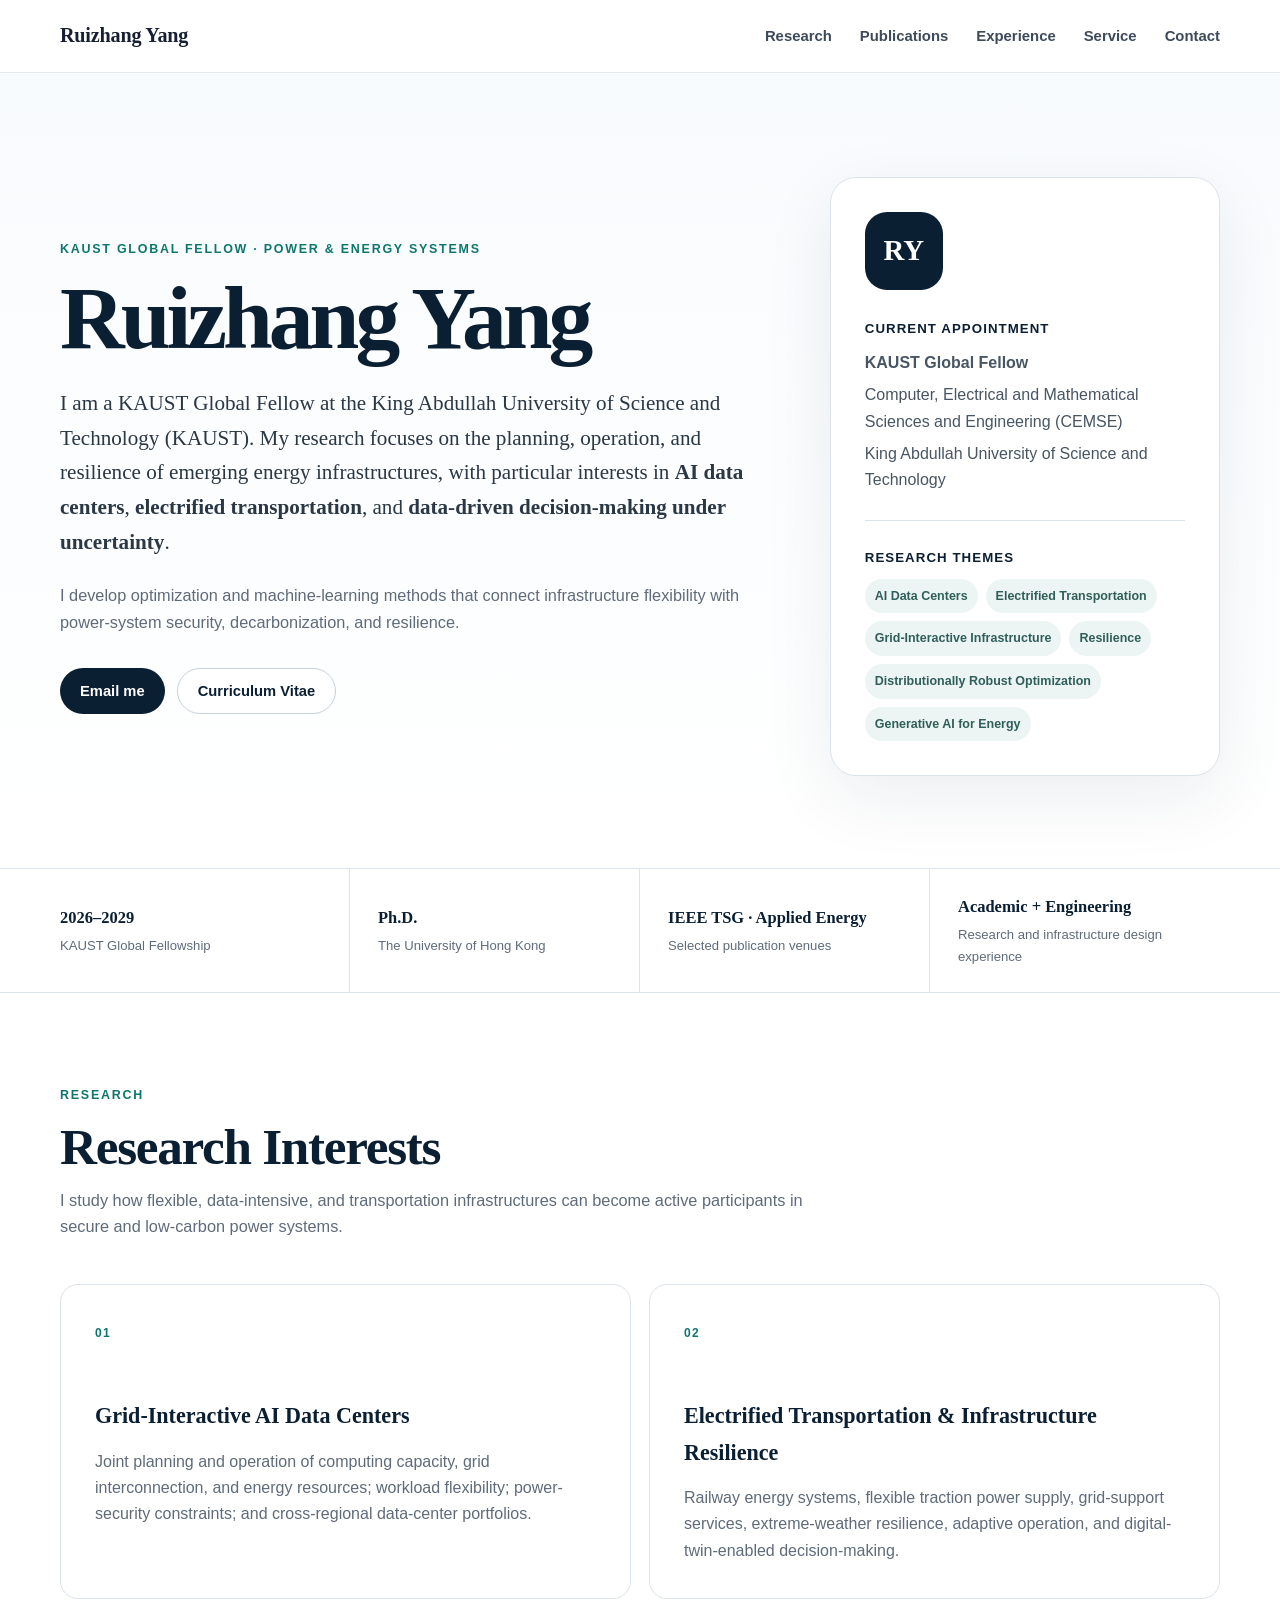
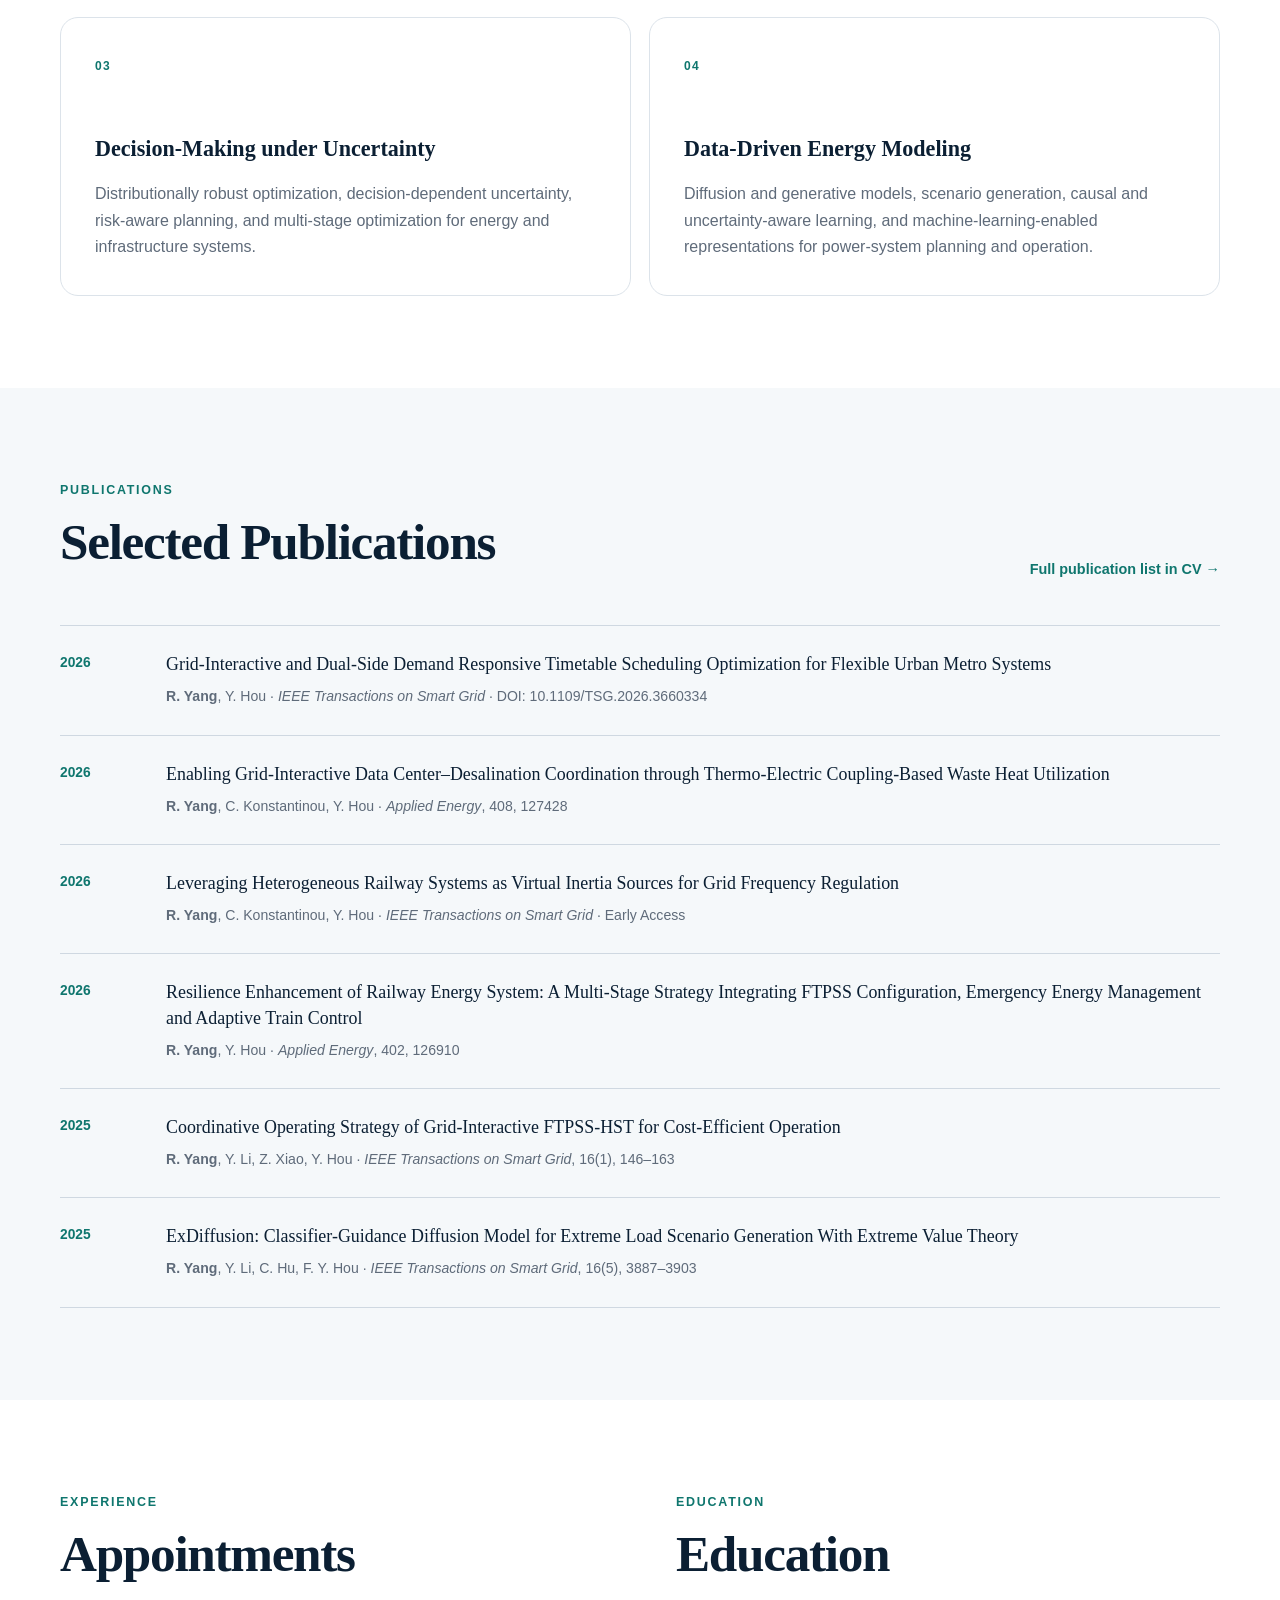
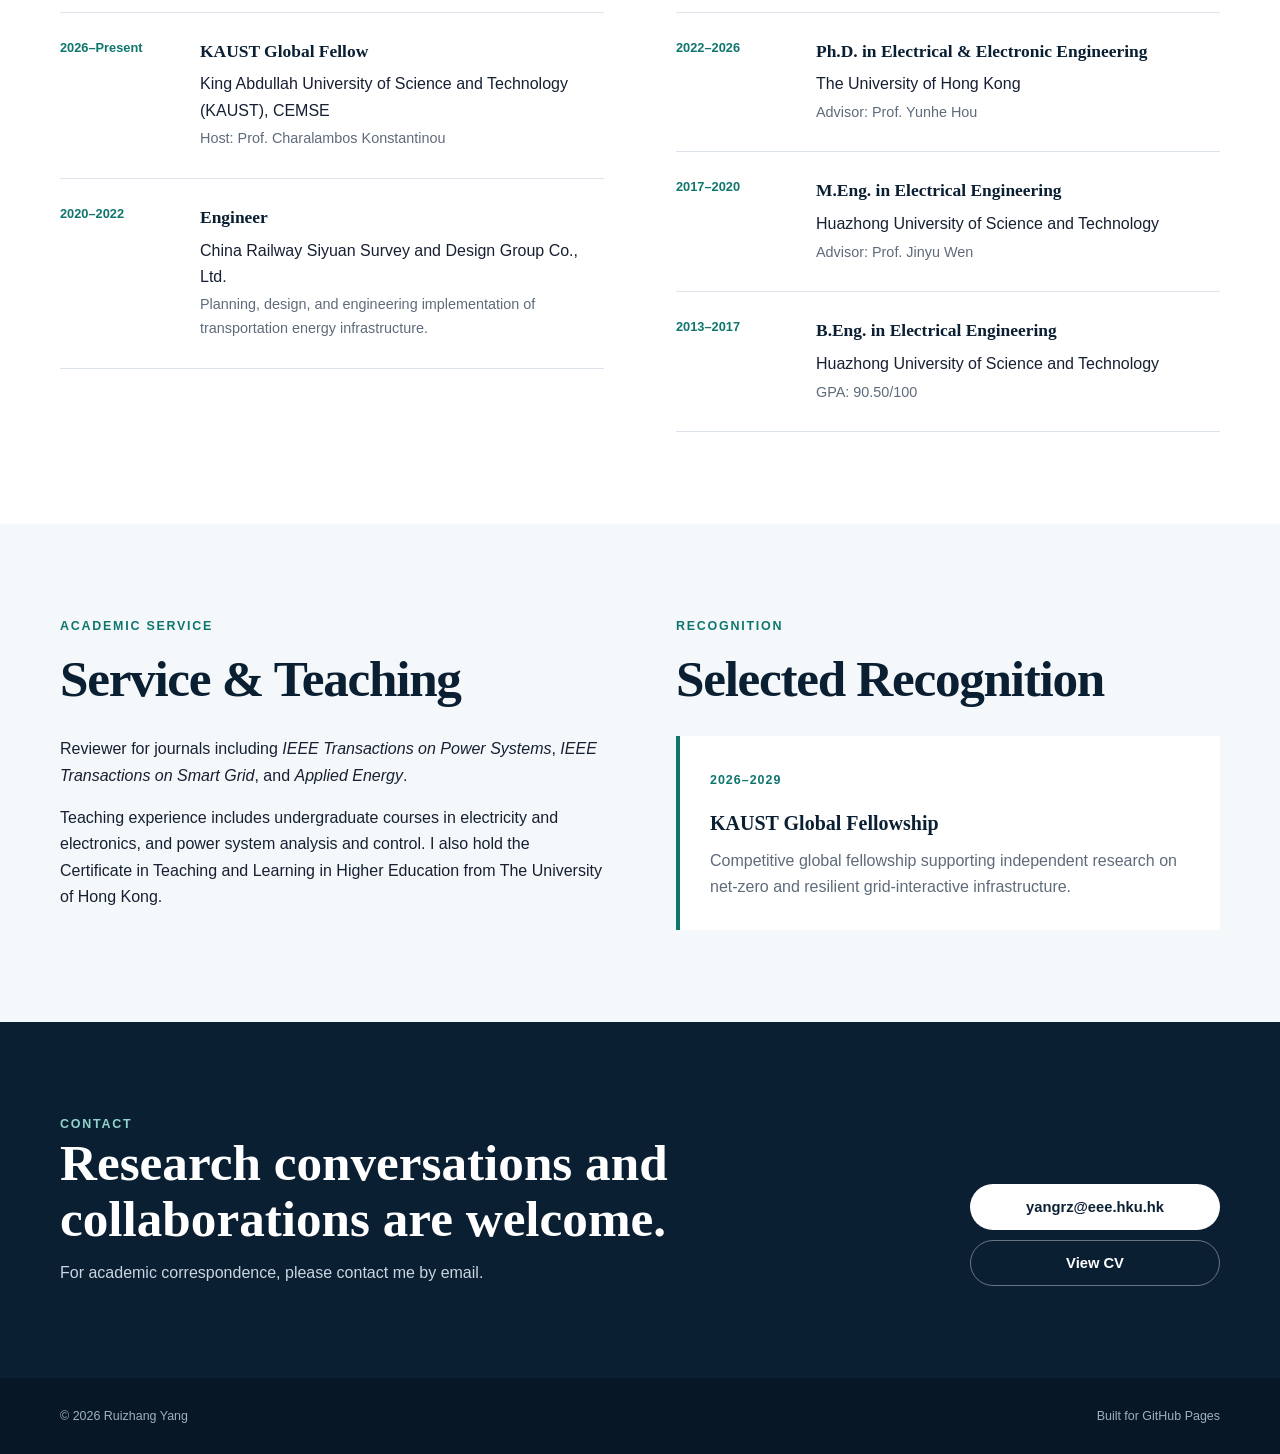
==== index.html @ 2c47e7a0 "Add files via upload" ====
<!DOCTYPE html>
<html lang="en">
<head>
  <meta charset="UTF-8" />
  <meta name="viewport" content="width=device-width, initial-scale=1.0" />
  <meta name="description" content="Academic homepage of Ruizhang Yang, KAUST Global Fellow working on grid-interactive energy infrastructure, AI data centers, electrified transportation, resilience, and uncertainty-aware energy decision-making." />
  <title>Ruizhang Yang | KAUST Global Fellow</title>
  <link rel="stylesheet" href="styles.css" />
  <link rel="icon" href="assets/favicon.svg" type="image/svg+xml" />
</head>
<body>
  <header class="site-header">
    <div class="container nav-wrap">
      <a class="brand" href="#top" aria-label="Ruizhang Yang home">Ruizhang Yang</a>
      <nav class="nav" aria-label="Primary navigation">
        <a href="#research">Research</a>
        <a href="#publications">Publications</a>
        <a href="#experience">Experience</a>
        <a href="#service">Service</a>
        <a href="#contact">Contact</a>
      </nav>
    </div>
  </header>

  <main id="top">
    <section class="hero section-pad">
      <div class="container hero-grid">
        <div class="hero-copy">
          <p class="eyebrow">KAUST Global Fellow · Power & Energy Systems</p>
          <h1>Ruizhang Yang</h1>
          <p class="lead">
            I am a KAUST Global Fellow at the King Abdullah University of Science and Technology (KAUST). My research focuses on the planning, operation, and resilience of emerging energy infrastructures, with particular interests in <strong>AI data centers</strong>, <strong>electrified transportation</strong>, and <strong>data-driven decision-making under uncertainty</strong>.
          </p>
          <p class="hero-note">
            I develop optimization and machine-learning methods that connect infrastructure flexibility with power-system security, decarbonization, and resilience.
          </p>
          <div class="actions">
            <a class="button primary" href="mailto:yangrz@eee.hku.hk">Email me</a>
            <a class="button secondary" href="assets/Ruizhang_Yang_CV.pdf" target="_blank" rel="noopener">Curriculum Vitae</a>
          </div>
        </div>

        <aside class="profile-card" aria-label="Profile summary">
          <div class="monogram" aria-hidden="true">RY</div>
          <div>
            <h2>Current Appointment</h2>
            <p><strong>KAUST Global Fellow</strong></p>
            <p>Computer, Electrical and Mathematical Sciences and Engineering (CEMSE)</p>
            <p>King Abdullah University of Science and Technology</p>
          </div>
          <div class="divider"></div>
          <div>
            <h2>Research Themes</h2>
            <div class="tag-list">
              <span>AI Data Centers</span>
              <span>Electrified Transportation</span>
              <span>Grid-Interactive Infrastructure</span>
              <span>Resilience</span>
              <span>Distributionally Robust Optimization</span>
              <span>Generative AI for Energy</span>
            </div>
          </div>
        </aside>
      </div>
    </section>

    <section class="facts-strip" aria-label="Academic highlights">
      <div class="container facts-grid">
        <div><strong>2026–2029</strong><span>KAUST Global Fellowship</span></div>
        <div><strong>Ph.D.</strong><span>The University of Hong Kong</span></div>
        <div><strong>IEEE TSG · Applied Energy</strong><span>Selected publication venues</span></div>
        <div><strong>Academic + Engineering</strong><span>Research and infrastructure design experience</span></div>
      </div>
    </section>

    <section id="research" class="section-pad">
      <div class="container">
        <div class="section-heading">
          <p class="eyebrow">Research</p>
          <h2>Research Interests</h2>
          <p>I study how flexible, data-intensive, and transportation infrastructures can become active participants in secure and low-carbon power systems.</p>
        </div>

        <div class="research-grid">
          <article class="research-card">
            <span class="index">01</span>
            <h3>Grid-Interactive AI Data Centers</h3>
            <p>Joint planning and operation of computing capacity, grid interconnection, and energy resources; workload flexibility; power-security constraints; and cross-regional data-center portfolios.</p>
          </article>
          <article class="research-card">
            <span class="index">02</span>
            <h3>Electrified Transportation & Infrastructure Resilience</h3>
            <p>Railway energy systems, flexible traction power supply, grid-support services, extreme-weather resilience, adaptive operation, and digital-twin-enabled decision-making.</p>
          </article>
          <article class="research-card">
            <span class="index">03</span>
            <h3>Decision-Making under Uncertainty</h3>
            <p>Distributionally robust optimization, decision-dependent uncertainty, risk-aware planning, and multi-stage optimization for energy and infrastructure systems.</p>
          </article>
          <article class="research-card">
            <span class="index">04</span>
            <h3>Data-Driven Energy Modeling</h3>
            <p>Diffusion and generative models, scenario generation, causal and uncertainty-aware learning, and machine-learning-enabled representations for power-system planning and operation.</p>
          </article>
        </div>
      </div>
    </section>

    <section id="publications" class="section-pad section-alt">
      <div class="container">
        <div class="section-heading heading-row">
          <div>
            <p class="eyebrow">Publications</p>
            <h2>Selected Publications</h2>
          </div>
          <a class="text-link" href="assets/Ruizhang_Yang_CV.pdf" target="_blank" rel="noopener">Full publication list in CV →</a>
        </div>

        <ol class="publication-list">
          <li>
            <div class="pub-year">2026</div>
            <div>
              <p class="pub-title">Grid-Interactive and Dual-Side Demand Responsive Timetable Scheduling Optimization for Flexible Urban Metro Systems</p>
              <p class="pub-meta"><strong>R. Yang</strong>, Y. Hou · <em>IEEE Transactions on Smart Grid</em> · DOI: 10.1109/TSG.2026.3660334</p>
            </div>
          </li>
          <li>
            <div class="pub-year">2026</div>
            <div>
              <p class="pub-title">Enabling Grid-Interactive Data Center–Desalination Coordination through Thermo-Electric Coupling-Based Waste Heat Utilization</p>
              <p class="pub-meta"><strong>R. Yang</strong>, C. Konstantinou, Y. Hou · <em>Applied Energy</em>, 408, 127428</p>
            </div>
          </li>
          <li>
            <div class="pub-year">2026</div>
            <div>
              <p class="pub-title">Leveraging Heterogeneous Railway Systems as Virtual Inertia Sources for Grid Frequency Regulation</p>
              <p class="pub-meta"><strong>R. Yang</strong>, C. Konstantinou, Y. Hou · <em>IEEE Transactions on Smart Grid</em> · Early Access</p>
            </div>
          </li>
          <li>
            <div class="pub-year">2026</div>
            <div>
              <p class="pub-title">Resilience Enhancement of Railway Energy System: A Multi-Stage Strategy Integrating FTPSS Configuration, Emergency Energy Management and Adaptive Train Control</p>
              <p class="pub-meta"><strong>R. Yang</strong>, Y. Hou · <em>Applied Energy</em>, 402, 126910</p>
            </div>
          </li>
          <li>
            <div class="pub-year">2025</div>
            <div>
              <p class="pub-title">Coordinative Operating Strategy of Grid-Interactive FTPSS-HST for Cost-Efficient Operation</p>
              <p class="pub-meta"><strong>R. Yang</strong>, Y. Li, Z. Xiao, Y. Hou · <em>IEEE Transactions on Smart Grid</em>, 16(1), 146–163</p>
            </div>
          </li>
          <li>
            <div class="pub-year">2025</div>
            <div>
              <p class="pub-title">ExDiffusion: Classifier-Guidance Diffusion Model for Extreme Load Scenario Generation With Extreme Value Theory</p>
              <p class="pub-meta"><strong>R. Yang</strong>, Y. Li, C. Hu, F. Y. Hou · <em>IEEE Transactions on Smart Grid</em>, 16(5), 3887–3903</p>
            </div>
          </li>
        </ol>
      </div>
    </section>

    <section id="experience" class="section-pad">
      <div class="container split-grid">
        <div>
          <div class="section-heading compact">
            <p class="eyebrow">Experience</p>
            <h2>Appointments</h2>
          </div>
          <div class="timeline">
            <article>
              <div class="time">2026–Present</div>
              <div>
                <h3>KAUST Global Fellow</h3>
                <p>King Abdullah University of Science and Technology (KAUST), CEMSE</p>
                <p class="muted">Host: Prof. Charalambos Konstantinou</p>
              </div>
            </article>
            <article>
              <div class="time">2020–2022</div>
              <div>
                <h3>Engineer</h3>
                <p>China Railway Siyuan Survey and Design Group Co., Ltd.</p>
                <p class="muted">Planning, design, and engineering implementation of transportation energy infrastructure.</p>
              </div>
            </article>
          </div>
        </div>

        <div>
          <div class="section-heading compact">
            <p class="eyebrow">Education</p>
            <h2>Education</h2>
          </div>
          <div class="timeline">
            <article>
              <div class="time">2022–2026</div>
              <div>
                <h3>Ph.D. in Electrical & Electronic Engineering</h3>
                <p>The University of Hong Kong</p>
                <p class="muted">Advisor: Prof. Yunhe Hou</p>
              </div>
            </article>
            <article>
              <div class="time">2017–2020</div>
              <div>
                <h3>M.Eng. in Electrical Engineering</h3>
                <p>Huazhong University of Science and Technology</p>
                <p class="muted">Advisor: Prof. Jinyu Wen</p>
              </div>
            </article>
            <article>
              <div class="time">2013–2017</div>
              <div>
                <h3>B.Eng. in Electrical Engineering</h3>
                <p>Huazhong University of Science and Technology</p>
                <p class="muted">GPA: 90.50/100</p>
              </div>
            </article>
          </div>
        </div>
      </div>
    </section>

    <section id="service" class="section-pad section-alt">
      <div class="container split-grid">
        <div>
          <div class="section-heading compact">
            <p class="eyebrow">Academic Service</p>
            <h2>Service & Teaching</h2>
          </div>
          <p>Reviewer for journals including <em>IEEE Transactions on Power Systems</em>, <em>IEEE Transactions on Smart Grid</em>, and <em>Applied Energy</em>.</p>
          <p>Teaching experience includes undergraduate courses in electricity and electronics, and power system analysis and control. I also hold the Certificate in Teaching and Learning in Higher Education from The University of Hong Kong.</p>
        </div>
        <div>
          <div class="section-heading compact">
            <p class="eyebrow">Recognition</p>
            <h2>Selected Recognition</h2>
          </div>
          <div class="recognition-card">
            <span class="badge">2026–2029</span>
            <h3>KAUST Global Fellowship</h3>
            <p>Competitive global fellowship supporting independent research on net-zero and resilient grid-interactive infrastructure.</p>
          </div>
        </div>
      </div>
    </section>

    <section id="contact" class="contact section-pad">
      <div class="container contact-inner">
        <div>
          <p class="eyebrow light">Contact</p>
          <h2>Research conversations and collaborations are welcome.</h2>
          <p>For academic correspondence, please contact me by email.</p>
        </div>
        <div class="contact-actions">
          <a class="button light-btn" href="mailto:yangrz@eee.hku.hk">yangrz@eee.hku.hk</a>
          <a class="button outline-light" href="assets/Ruizhang_Yang_CV.pdf" target="_blank" rel="noopener">View CV</a>
        </div>
      </div>
    </section>
  </main>

  <footer>
    <div class="container footer-inner">
      <span>© 2026 Ruizhang Yang</span>
      <span>Built for GitHub Pages</span>
    </div>
  </footer>
</body>
</html>
---- styles.css ----
:root {
  --navy: #0b1f33;
  --navy-2: #102b46;
  --teal: #0f766e;
  --ink: #172033;
  --muted: #5f6b7a;
  --line: #dce3ea;
  --paper: #ffffff;
  --soft: #f5f8fa;
  --max: 1160px;
  --radius: 18px;
}

* { box-sizing: border-box; }
html { scroll-behavior: smooth; }
body {
  margin: 0;
  color: var(--ink);
  background: var(--paper);
  font-family: Inter, ui-sans-serif, -apple-system, BlinkMacSystemFont, "Segoe UI", Arial, sans-serif;
  line-height: 1.65;
  -webkit-font-smoothing: antialiased;
}
a { color: inherit; }
.container { width: min(calc(100% - 40px), var(--max)); margin: 0 auto; }
.section-pad { padding: 92px 0; }
.section-alt { background: var(--soft); }

.site-header {
  position: sticky;
  top: 0;
  z-index: 50;
  background: rgba(255,255,255,.94);
  backdrop-filter: blur(12px);
  border-bottom: 1px solid rgba(220,227,234,.8);
}
.nav-wrap { height: 72px; display: flex; align-items: center; justify-content: space-between; gap: 28px; }
.brand { text-decoration: none; font-family: Georgia, "Times New Roman", serif; font-weight: 700; font-size: 1.26rem; letter-spacing: -.01em; }
.nav { display: flex; gap: 28px; }
.nav a { text-decoration: none; color: #3d4a59; font-size: .93rem; font-weight: 600; }
.nav a:hover { color: var(--teal); }

.hero { padding-top: 104px; background: linear-gradient(180deg, #f8fbfd 0%, #ffffff 100%); }
.hero-grid { display: grid; grid-template-columns: 1.28fr .72fr; gap: 76px; align-items: center; }
.eyebrow { margin: 0 0 14px; color: var(--teal); font-size: .78rem; font-weight: 800; letter-spacing: .14em; text-transform: uppercase; }
h1, h2, h3 { margin-top: 0; }
h1 { margin-bottom: 24px; color: var(--navy); font-family: Georgia, "Times New Roman", serif; font-size: clamp(3.2rem, 7vw, 5.75rem); line-height: .98; letter-spacing: -.045em; }
.lead { max-width: 780px; margin: 0; font-family: Georgia, "Times New Roman", serif; font-size: 1.32rem; line-height: 1.65; color: #2a3745; }
.hero-note { max-width: 740px; margin: 22px 0 0; color: var(--muted); font-size: 1.02rem; }
.actions { display: flex; flex-wrap: wrap; gap: 12px; margin-top: 32px; }
.button { display: inline-flex; align-items: center; justify-content: center; min-height: 46px; padding: 0 20px; border-radius: 999px; text-decoration: none; font-size: .92rem; font-weight: 750; transition: .18s ease; }
.button.primary { background: var(--navy); color: #fff; }
.button.primary:hover { transform: translateY(-1px); background: var(--navy-2); }
.button.secondary { border: 1px solid #c7d1db; background: #fff; color: var(--navy); }
.button.secondary:hover { border-color: #9eabb8; transform: translateY(-1px); }

.profile-card { padding: 34px; border: 1px solid var(--line); border-radius: 26px; background: #fff; box-shadow: 0 22px 70px rgba(20,46,75,.08); }
.monogram { width: 78px; height: 78px; display: grid; place-items: center; margin-bottom: 28px; border-radius: 22px; color: #fff; background: var(--navy); font-family: Georgia, "Times New Roman", serif; font-size: 1.8rem; font-weight: 700; }
.profile-card h2 { margin: 0 0 10px; color: var(--navy); font-size: .83rem; letter-spacing: .08em; text-transform: uppercase; }
.profile-card p { margin: 6px 0; color: #485563; }
.divider { height: 1px; margin: 26px 0; background: var(--line); }
.tag-list { display: flex; flex-wrap: wrap; gap: 8px; }
.tag-list span { padding: 7px 10px; border-radius: 999px; background: #edf4f4; color: #2f5f5a; font-size: .78rem; font-weight: 700; }

.facts-strip { border-top: 1px solid var(--line); border-bottom: 1px solid var(--line); background: #fff; }
.facts-grid { min-height: 118px; display: grid; grid-template-columns: repeat(4, 1fr); align-items: stretch; }
.facts-grid > div { display: flex; flex-direction: column; justify-content: center; padding: 24px 28px; border-right: 1px solid var(--line); }
.facts-grid > div:first-child { padding-left: 0; }
.facts-grid > div:last-child { border-right: 0; }
.facts-grid strong { color: var(--navy); font-family: Georgia, "Times New Roman", serif; font-size: 1.03rem; }
.facts-grid span { margin-top: 4px; color: var(--muted); font-size: .82rem; }

.section-heading { max-width: 760px; margin-bottom: 44px; }
.section-heading h2 { margin-bottom: 12px; color: var(--navy); font-family: Georgia, "Times New Roman", serif; font-size: clamp(2.1rem, 4vw, 3.2rem); line-height: 1.08; letter-spacing: -.025em; }
.section-heading p:not(.eyebrow) { margin: 0; color: var(--muted); font-size: 1.02rem; }
.section-heading.compact { margin-bottom: 30px; }
.heading-row { max-width: none; display: flex; justify-content: space-between; align-items: end; gap: 28px; }
.text-link { color: var(--teal); text-decoration: none; font-size: .9rem; font-weight: 800; white-space: nowrap; }

.research-grid { display: grid; grid-template-columns: repeat(2, 1fr); gap: 18px; }
.research-card { min-height: 260px; padding: 34px; border: 1px solid var(--line); border-radius: var(--radius); background: #fff; }
.index { display: inline-block; margin-bottom: 54px; color: var(--teal); font-size: .75rem; font-weight: 800; letter-spacing: .12em; }
.research-card h3 { margin-bottom: 14px; color: var(--navy); font-family: Georgia, "Times New Roman", serif; font-size: 1.38rem; }
.research-card p { margin: 0; color: var(--muted); }

.publication-list { list-style: none; margin: 0; padding: 0; border-top: 1px solid #cfd8e1; }
.publication-list li { display: grid; grid-template-columns: 82px 1fr; gap: 24px; padding: 26px 0; border-bottom: 1px solid #cfd8e1; }
.pub-year { color: var(--teal); font-size: .86rem; font-weight: 850; }
.pub-title { margin: 0 0 7px; color: var(--navy); font-family: Georgia, "Times New Roman", serif; font-size: 1.12rem; line-height: 1.45; }
.pub-meta { margin: 0; color: var(--muted); font-size: .88rem; }

.split-grid { display: grid; grid-template-columns: 1fr 1fr; gap: 72px; }
.timeline { border-top: 1px solid var(--line); }
.timeline article { display: grid; grid-template-columns: 120px 1fr; gap: 20px; padding: 24px 0; border-bottom: 1px solid var(--line); }
.time { color: var(--teal); font-size: .8rem; font-weight: 800; }
.timeline h3 { margin-bottom: 6px; color: var(--navy); font-family: Georgia, "Times New Roman", serif; font-size: 1.09rem; }
.timeline p { margin: 3px 0; }
.muted { color: var(--muted); font-size: .9rem; }
.recognition-card { padding: 30px; border-left: 4px solid var(--teal); background: #fff; }
.recognition-card h3 { margin: 14px 0 8px; color: var(--navy); font-family: Georgia, "Times New Roman", serif; font-size: 1.25rem; }
.recognition-card p { margin: 0; color: var(--muted); }
.badge { color: var(--teal); font-size: .78rem; font-weight: 850; letter-spacing: .08em; }

.contact { color: #fff; background: var(--navy); }
.contact-inner { display: flex; justify-content: space-between; align-items: end; gap: 50px; }
.contact h2 { max-width: 760px; margin-bottom: 12px; font-family: Georgia, "Times New Roman", serif; font-size: clamp(2rem, 4vw, 3.25rem); line-height: 1.1; }
.contact p { margin: 0; color: #c9d5df; }
.eyebrow.light { color: #8fd4cb; }
.contact-actions { display: flex; flex-direction: column; gap: 10px; min-width: 250px; }
.light-btn { color: var(--navy); background: #fff; }
.outline-light { color: #fff; border: 1px solid rgba(255,255,255,.38); }

footer { background: #071725; color: #9fb0bf; }
.footer-inner { min-height: 76px; display: flex; justify-content: space-between; align-items: center; gap: 20px; font-size: .78rem; }

@media (max-width: 900px) {
  .nav { display: none; }
  .section-pad { padding: 72px 0; }
  .hero { padding-top: 76px; }
  .hero-grid, .split-grid { grid-template-columns: 1fr; gap: 46px; }
  .facts-grid { grid-template-columns: repeat(2, 1fr); }
  .facts-grid > div { border-bottom: 1px solid var(--line); }
  .facts-grid > div:nth-child(2) { border-right: 0; }
  .facts-grid > div:nth-child(3), .facts-grid > div:nth-child(4) { border-bottom: 0; }
  .facts-grid > div:first-child { padding-left: 28px; }
  .research-grid { grid-template-columns: 1fr; }
  .heading-row { align-items: start; flex-direction: column; }
  .contact-inner { align-items: start; flex-direction: column; }
}

@media (max-width: 580px) {
  .container { width: min(calc(100% - 28px), var(--max)); }
  .section-pad { padding: 60px 0; }
  h1 { font-size: 3.35rem; }
  .lead { font-size: 1.13rem; }
  .profile-card, .research-card { padding: 26px; }
  .facts-grid { grid-template-columns: 1fr; }
  .facts-grid > div { border-right: 0; border-bottom: 1px solid var(--line) !important; padding-left: 0 !important; }
  .facts-grid > div:last-child { border-bottom: 0 !important; }
  .publication-list li { grid-template-columns: 1fr; gap: 5px; }
  .timeline article { grid-template-columns: 1fr; gap: 6px; }
  .footer-inner { flex-direction: column; align-items: start; justify-content: center; padding: 20px 0; }
}
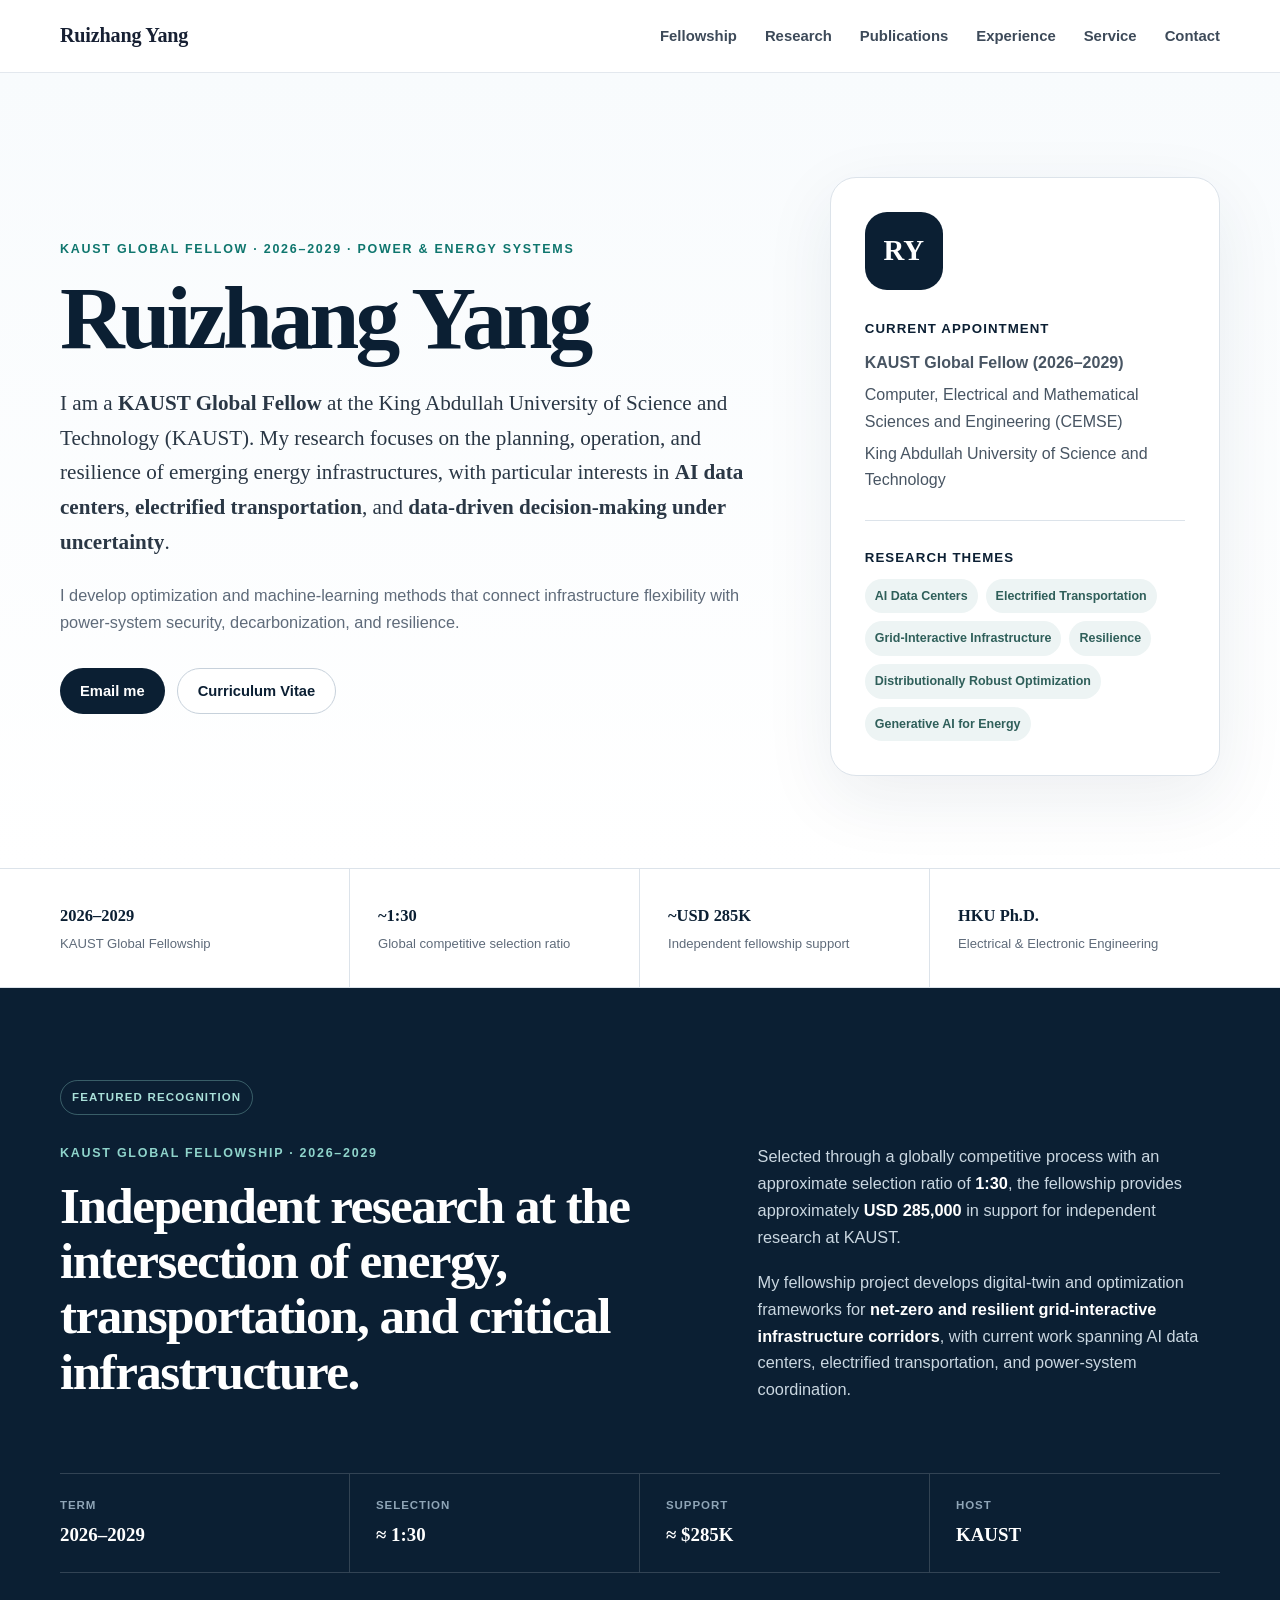
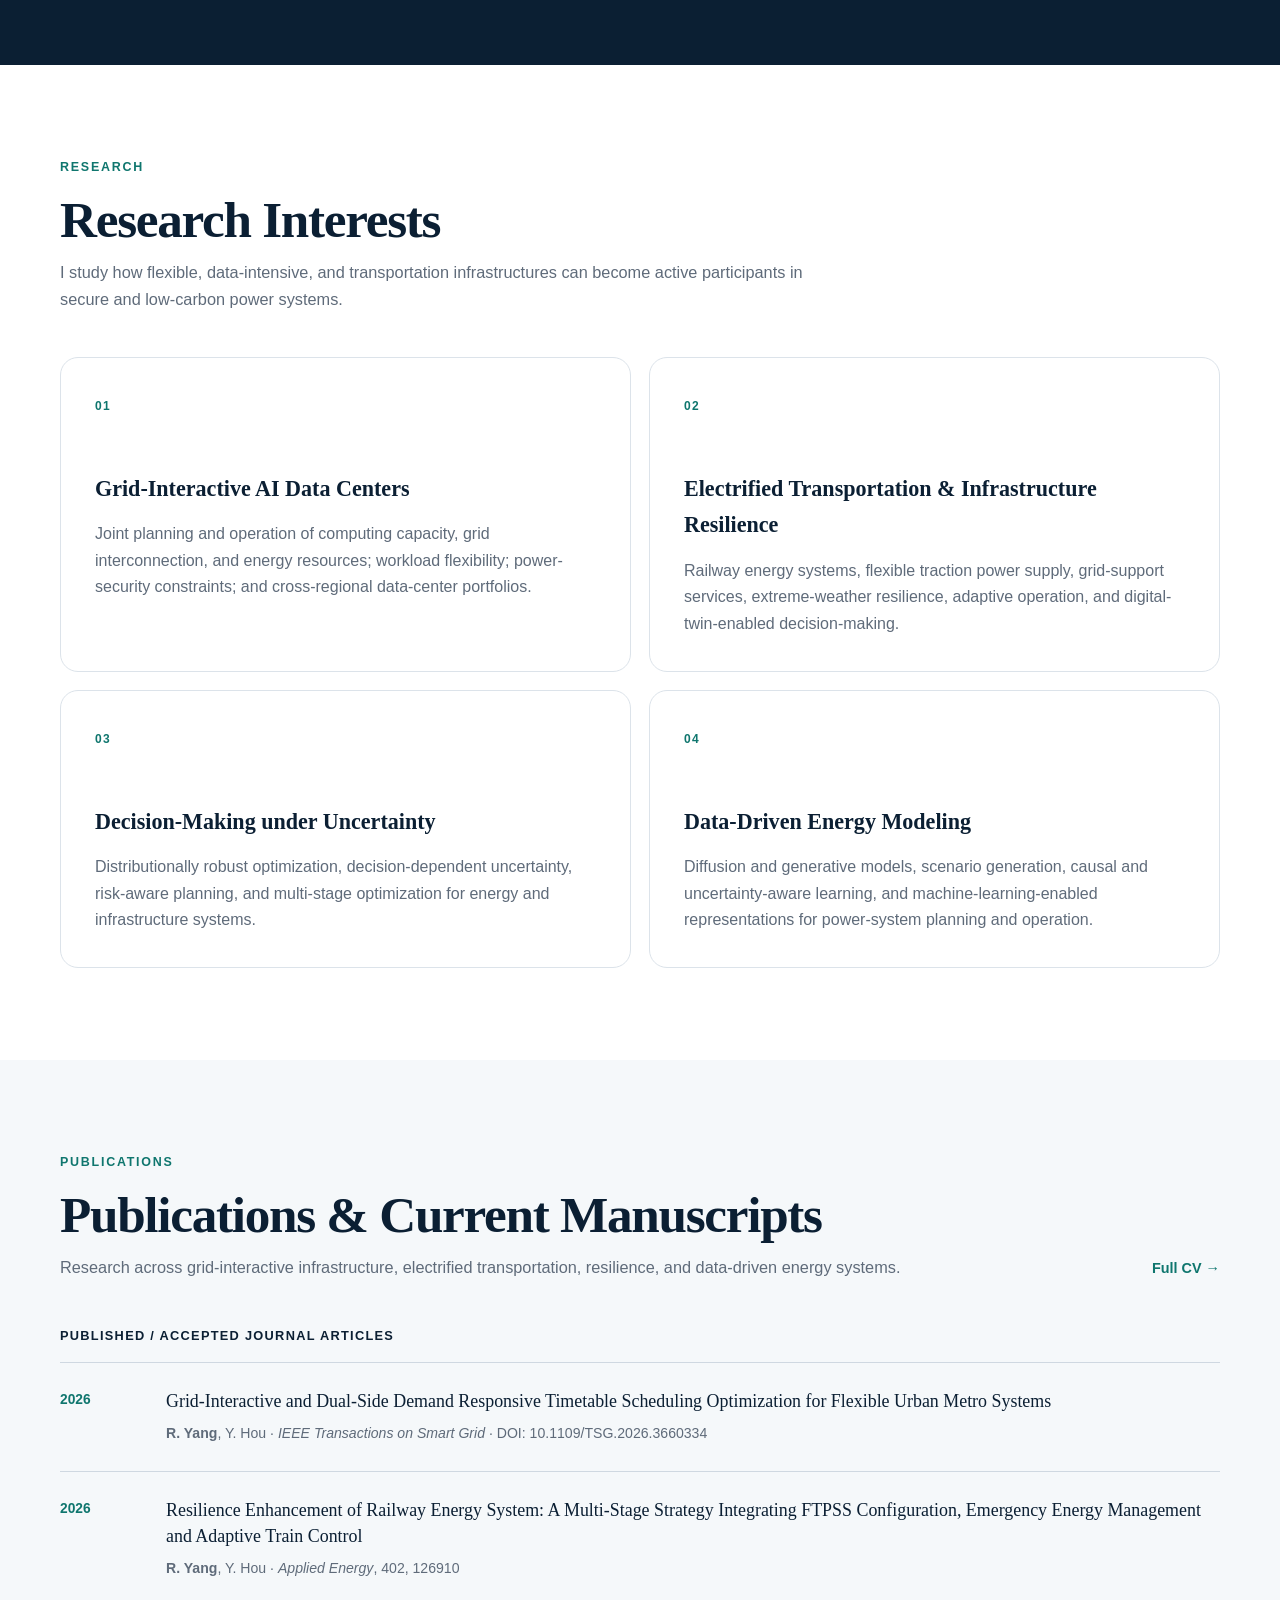
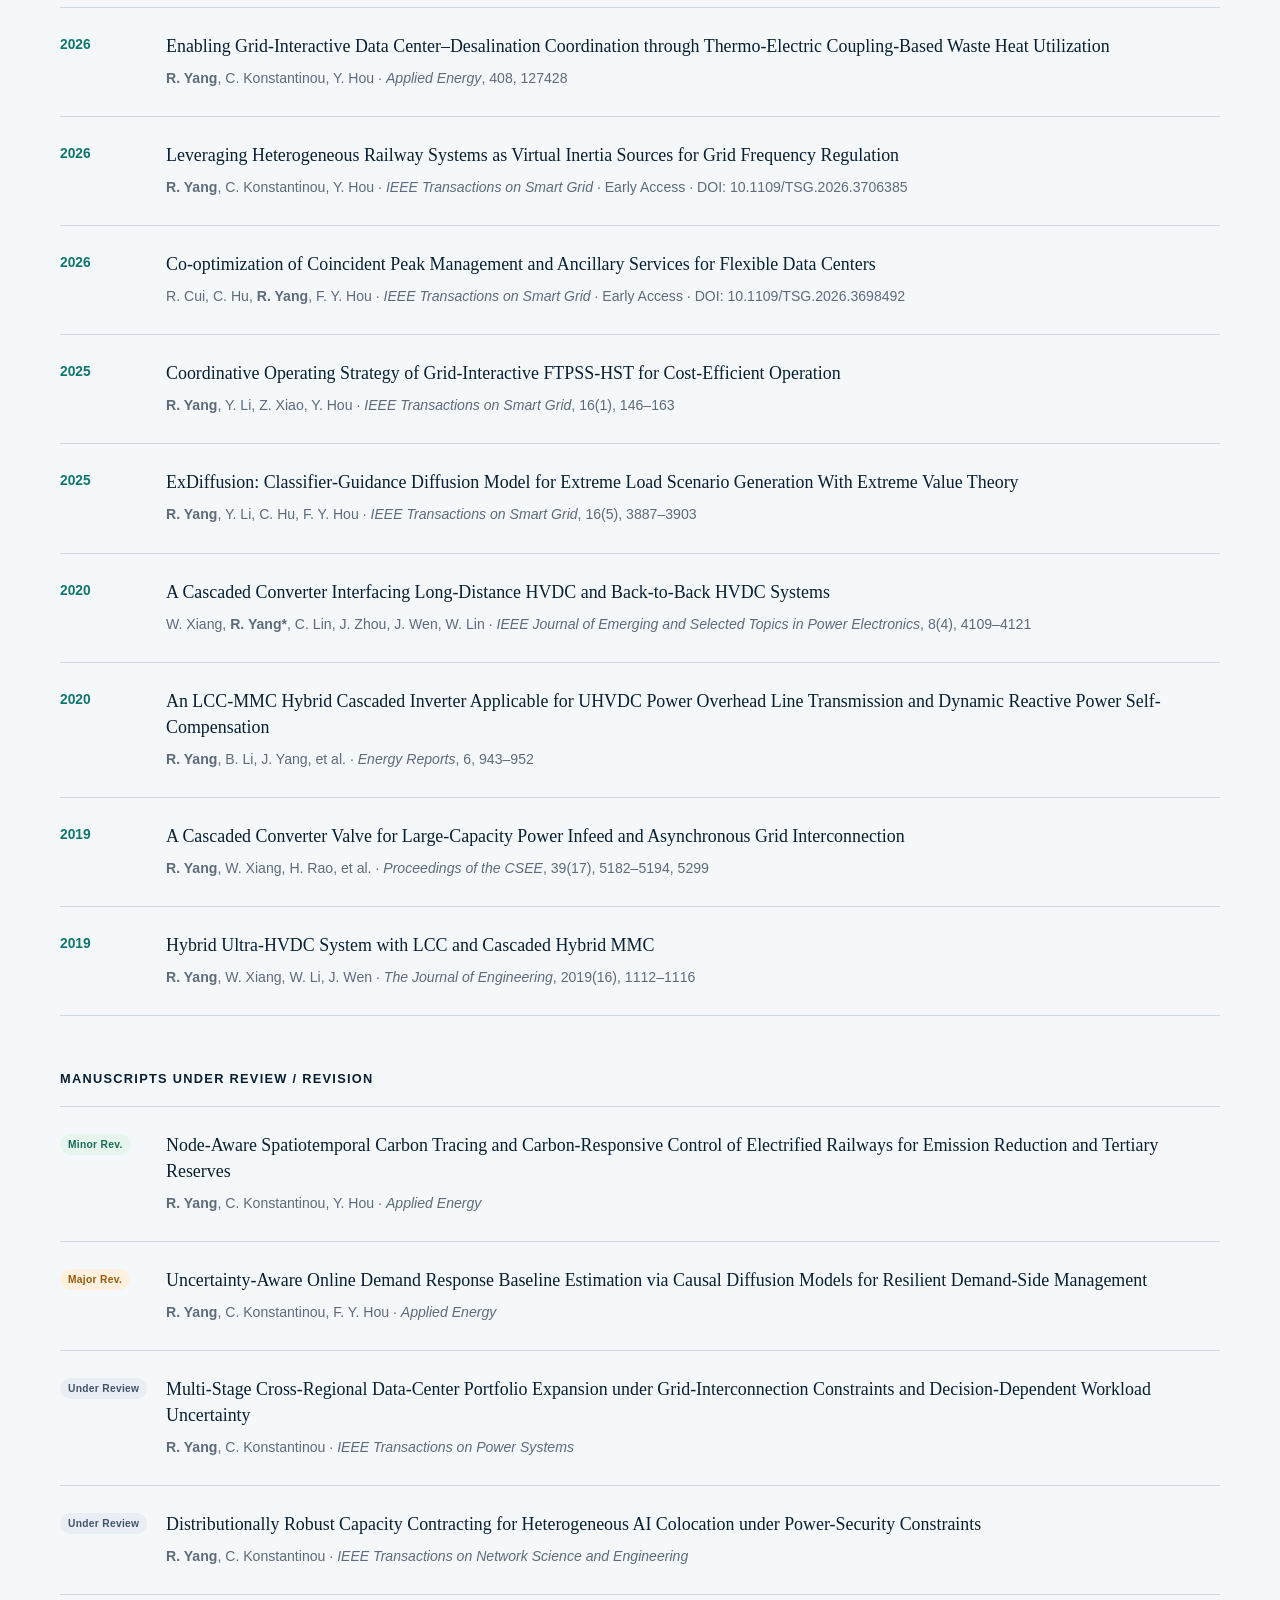
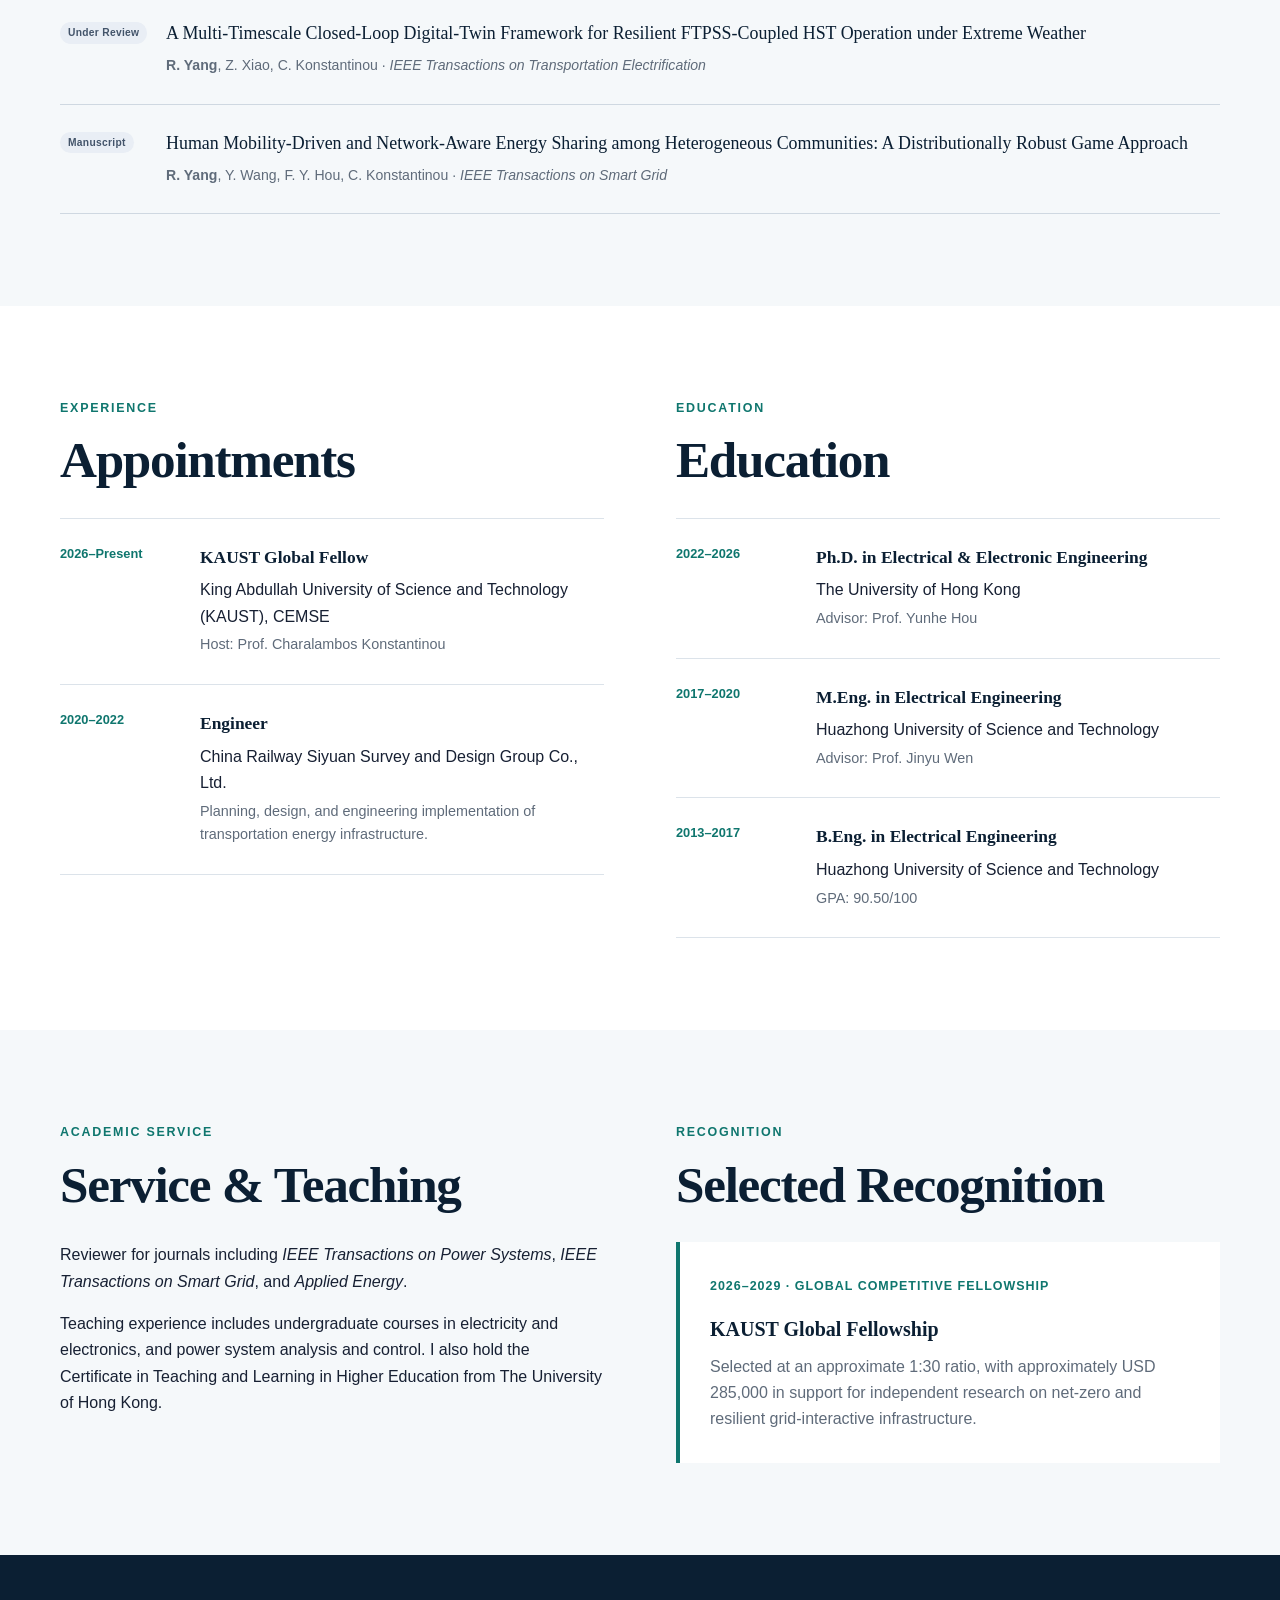
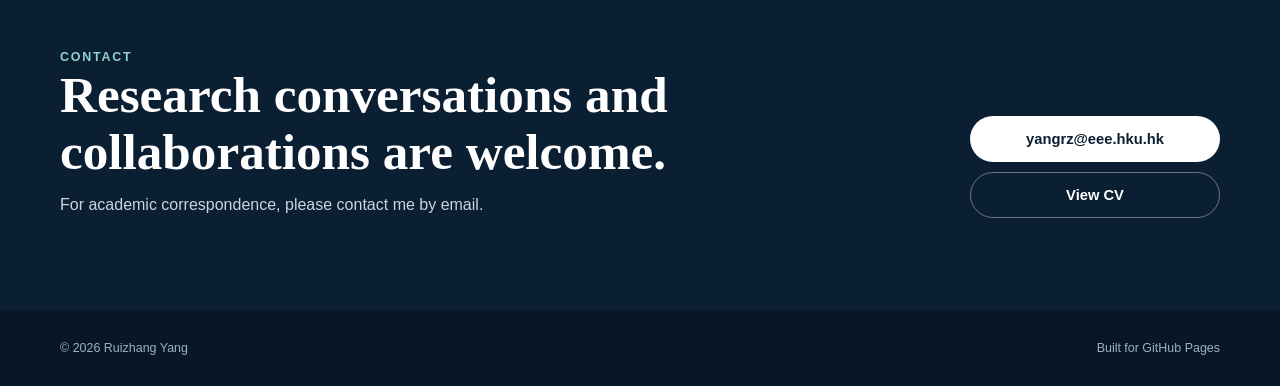
==== commit 48222df4: "Add files via upload" ====
--- a/index.html
+++ b/index.html
@@ -13,6 +13,7 @@
     <div class="container nav-wrap">
       <a class="brand" href="#top" aria-label="Ruizhang Yang home">Ruizhang Yang</a>
       <nav class="nav" aria-label="Primary navigation">
+        <a href="#fellowship">Fellowship</a>
         <a href="#research">Research</a>
         <a href="#publications">Publications</a>
         <a href="#experience">Experience</a>
@@ -26,10 +27,10 @@
     <section class="hero section-pad">
       <div class="container hero-grid">
         <div class="hero-copy">
-          <p class="eyebrow">KAUST Global Fellow · Power & Energy Systems</p>
+          <p class="eyebrow">KAUST Global Fellow · 2026–2029 · Power & Energy Systems</p>
           <h1>Ruizhang Yang</h1>
           <p class="lead">
-            I am a KAUST Global Fellow at the King Abdullah University of Science and Technology (KAUST). My research focuses on the planning, operation, and resilience of emerging energy infrastructures, with particular interests in <strong>AI data centers</strong>, <strong>electrified transportation</strong>, and <strong>data-driven decision-making under uncertainty</strong>.
+            I am a <strong>KAUST Global Fellow</strong> at the King Abdullah University of Science and Technology (KAUST). My research focuses on the planning, operation, and resilience of emerging energy infrastructures, with particular interests in <strong>AI data centers</strong>, <strong>electrified transportation</strong>, and <strong>data-driven decision-making under uncertainty</strong>.
           </p>
           <p class="hero-note">
             I develop optimization and machine-learning methods that connect infrastructure flexibility with power-system security, decarbonization, and resilience.
@@ -44,7 +45,7 @@
           <div class="monogram" aria-hidden="true">RY</div>
           <div>
             <h2>Current Appointment</h2>
-            <p><strong>KAUST Global Fellow</strong></p>
+            <p><strong>KAUST Global Fellow (2026–2029)</strong></p>
             <p>Computer, Electrical and Mathematical Sciences and Engineering (CEMSE)</p>
             <p>King Abdullah University of Science and Technology</p>
           </div>
@@ -67,9 +68,31 @@
     <section class="facts-strip" aria-label="Academic highlights">
       <div class="container facts-grid">
         <div><strong>2026–2029</strong><span>KAUST Global Fellowship</span></div>
-        <div><strong>Ph.D.</strong><span>The University of Hong Kong</span></div>
-        <div><strong>IEEE TSG · Applied Energy</strong><span>Selected publication venues</span></div>
-        <div><strong>Academic + Engineering</strong><span>Research and infrastructure design experience</span></div>
+        <div><strong>~1:30</strong><span>Global competitive selection ratio</span></div>
+        <div><strong>~USD 285K</strong><span>Independent fellowship support</span></div>
+        <div><strong>HKU Ph.D.</strong><span>Electrical & Electronic Engineering</span></div>
+      </div>
+    </section>
+
+    <section id="fellowship" class="section-pad fellowship-section">
+      <div class="container fellowship-feature">
+        <div class="fellowship-kicker">Featured Recognition</div>
+        <div class="fellowship-main">
+          <div>
+            <p class="eyebrow light-teal">KAUST Global Fellowship · 2026–2029</p>
+            <h2>Independent research at the intersection of energy, transportation, and critical infrastructure.</h2>
+          </div>
+          <div class="fellowship-copy">
+            <p>Selected through a globally competitive process with an approximate selection ratio of <strong>1:30</strong>, the fellowship provides approximately <strong>USD 285,000</strong> in support for independent research at KAUST.</p>
+            <p>My fellowship project develops digital-twin and optimization frameworks for <strong>net-zero and resilient grid-interactive infrastructure corridors</strong>, with current work spanning AI data centers, electrified transportation, and power-system coordination.</p>
+          </div>
+        </div>
+        <div class="fellowship-metrics">
+          <div><span>Term</span><strong>2026–2029</strong></div>
+          <div><span>Selection</span><strong>≈ 1:30</strong></div>
+          <div><span>Support</span><strong>≈ $285K</strong></div>
+          <div><span>Host</span><strong>KAUST</strong></div>
+        </div>
       </div>
     </section>
 
@@ -111,54 +134,35 @@
         <div class="section-heading heading-row">
           <div>
             <p class="eyebrow">Publications</p>
-            <h2>Selected Publications</h2>
-          </div>
-          <a class="text-link" href="assets/Ruizhang_Yang_CV.pdf" target="_blank" rel="noopener">Full publication list in CV →</a>
-        </div>
-
+            <h2>Publications & Current Manuscripts</h2>
+            <p>Research across grid-interactive infrastructure, electrified transportation, resilience, and data-driven energy systems.</p>
+          </div>
+          <a class="text-link" href="assets/Ruizhang_Yang_CV.pdf" target="_blank" rel="noopener">Full CV →</a>
+        </div>
+
+        <div class="pub-subheading">Published / Accepted Journal Articles</div>
         <ol class="publication-list">
-          <li>
-            <div class="pub-year">2026</div>
-            <div>
-              <p class="pub-title">Grid-Interactive and Dual-Side Demand Responsive Timetable Scheduling Optimization for Flexible Urban Metro Systems</p>
-              <p class="pub-meta"><strong>R. Yang</strong>, Y. Hou · <em>IEEE Transactions on Smart Grid</em> · DOI: 10.1109/TSG.2026.3660334</p>
-            </div>
-          </li>
-          <li>
-            <div class="pub-year">2026</div>
-            <div>
-              <p class="pub-title">Enabling Grid-Interactive Data Center–Desalination Coordination through Thermo-Electric Coupling-Based Waste Heat Utilization</p>
-              <p class="pub-meta"><strong>R. Yang</strong>, C. Konstantinou, Y. Hou · <em>Applied Energy</em>, 408, 127428</p>
-            </div>
-          </li>
-          <li>
-            <div class="pub-year">2026</div>
-            <div>
-              <p class="pub-title">Leveraging Heterogeneous Railway Systems as Virtual Inertia Sources for Grid Frequency Regulation</p>
-              <p class="pub-meta"><strong>R. Yang</strong>, C. Konstantinou, Y. Hou · <em>IEEE Transactions on Smart Grid</em> · Early Access</p>
-            </div>
-          </li>
-          <li>
-            <div class="pub-year">2026</div>
-            <div>
-              <p class="pub-title">Resilience Enhancement of Railway Energy System: A Multi-Stage Strategy Integrating FTPSS Configuration, Emergency Energy Management and Adaptive Train Control</p>
-              <p class="pub-meta"><strong>R. Yang</strong>, Y. Hou · <em>Applied Energy</em>, 402, 126910</p>
-            </div>
-          </li>
-          <li>
-            <div class="pub-year">2025</div>
-            <div>
-              <p class="pub-title">Coordinative Operating Strategy of Grid-Interactive FTPSS-HST for Cost-Efficient Operation</p>
-              <p class="pub-meta"><strong>R. Yang</strong>, Y. Li, Z. Xiao, Y. Hou · <em>IEEE Transactions on Smart Grid</em>, 16(1), 146–163</p>
-            </div>
-          </li>
-          <li>
-            <div class="pub-year">2025</div>
-            <div>
-              <p class="pub-title">ExDiffusion: Classifier-Guidance Diffusion Model for Extreme Load Scenario Generation With Extreme Value Theory</p>
-              <p class="pub-meta"><strong>R. Yang</strong>, Y. Li, C. Hu, F. Y. Hou · <em>IEEE Transactions on Smart Grid</em>, 16(5), 3887–3903</p>
-            </div>
-          </li>
+          <li><div class="pub-year">2026</div><div><p class="pub-title">Grid-Interactive and Dual-Side Demand Responsive Timetable Scheduling Optimization for Flexible Urban Metro Systems</p><p class="pub-meta"><strong>R. Yang</strong>, Y. Hou · <em>IEEE Transactions on Smart Grid</em> · DOI: 10.1109/TSG.2026.3660334</p></div></li>
+          <li><div class="pub-year">2026</div><div><p class="pub-title">Resilience Enhancement of Railway Energy System: A Multi-Stage Strategy Integrating FTPSS Configuration, Emergency Energy Management and Adaptive Train Control</p><p class="pub-meta"><strong>R. Yang</strong>, Y. Hou · <em>Applied Energy</em>, 402, 126910</p></div></li>
+          <li><div class="pub-year">2026</div><div><p class="pub-title">Enabling Grid-Interactive Data Center–Desalination Coordination through Thermo-Electric Coupling-Based Waste Heat Utilization</p><p class="pub-meta"><strong>R. Yang</strong>, C. Konstantinou, Y. Hou · <em>Applied Energy</em>, 408, 127428</p></div></li>
+          <li><div class="pub-year">2026</div><div><p class="pub-title">Leveraging Heterogeneous Railway Systems as Virtual Inertia Sources for Grid Frequency Regulation</p><p class="pub-meta"><strong>R. Yang</strong>, C. Konstantinou, Y. Hou · <em>IEEE Transactions on Smart Grid</em> · Early Access · DOI: 10.1109/TSG.2026.3706385</p></div></li>
+          <li><div class="pub-year">2026</div><div><p class="pub-title">Co-optimization of Coincident Peak Management and Ancillary Services for Flexible Data Centers</p><p class="pub-meta">R. Cui, C. Hu, <strong>R. Yang</strong>, F. Y. Hou · <em>IEEE Transactions on Smart Grid</em> · Early Access · DOI: 10.1109/TSG.2026.3698492</p></div></li>
+          <li><div class="pub-year">2025</div><div><p class="pub-title">Coordinative Operating Strategy of Grid-Interactive FTPSS-HST for Cost-Efficient Operation</p><p class="pub-meta"><strong>R. Yang</strong>, Y. Li, Z. Xiao, Y. Hou · <em>IEEE Transactions on Smart Grid</em>, 16(1), 146–163</p></div></li>
+          <li><div class="pub-year">2025</div><div><p class="pub-title">ExDiffusion: Classifier-Guidance Diffusion Model for Extreme Load Scenario Generation With Extreme Value Theory</p><p class="pub-meta"><strong>R. Yang</strong>, Y. Li, C. Hu, F. Y. Hou · <em>IEEE Transactions on Smart Grid</em>, 16(5), 3887–3903</p></div></li>
+          <li><div class="pub-year">2020</div><div><p class="pub-title">A Cascaded Converter Interfacing Long-Distance HVDC and Back-to-Back HVDC Systems</p><p class="pub-meta">W. Xiang, <strong>R. Yang*</strong>, C. Lin, J. Zhou, J. Wen, W. Lin · <em>IEEE Journal of Emerging and Selected Topics in Power Electronics</em>, 8(4), 4109–4121</p></div></li>
+          <li><div class="pub-year">2020</div><div><p class="pub-title">An LCC-MMC Hybrid Cascaded Inverter Applicable for UHVDC Power Overhead Line Transmission and Dynamic Reactive Power Self-Compensation</p><p class="pub-meta"><strong>R. Yang</strong>, B. Li, J. Yang, et al. · <em>Energy Reports</em>, 6, 943–952</p></div></li>
+          <li><div class="pub-year">2019</div><div><p class="pub-title">A Cascaded Converter Valve for Large-Capacity Power Infeed and Asynchronous Grid Interconnection</p><p class="pub-meta"><strong>R. Yang</strong>, W. Xiang, H. Rao, et al. · <em>Proceedings of the CSEE</em>, 39(17), 5182–5194, 5299</p></div></li>
+          <li><div class="pub-year">2019</div><div><p class="pub-title">Hybrid Ultra-HVDC System with LCC and Cascaded Hybrid MMC</p><p class="pub-meta"><strong>R. Yang</strong>, W. Xiang, W. Li, J. Wen · <em>The Journal of Engineering</em>, 2019(16), 1112–1116</p></div></li>
+        </ol>
+
+        <div class="pub-subheading manuscript-heading">Manuscripts under Review / Revision</div>
+        <ol class="publication-list manuscript-list">
+          <li><div class="pub-year"><span class="status minor">Minor Rev.</span></div><div><p class="pub-title">Node-Aware Spatiotemporal Carbon Tracing and Carbon-Responsive Control of Electrified Railways for Emission Reduction and Tertiary Reserves</p><p class="pub-meta"><strong>R. Yang</strong>, C. Konstantinou, Y. Hou · <em>Applied Energy</em></p></div></li>
+          <li><div class="pub-year"><span class="status major">Major Rev.</span></div><div><p class="pub-title">Uncertainty-Aware Online Demand Response Baseline Estimation via Causal Diffusion Models for Resilient Demand-Side Management</p><p class="pub-meta"><strong>R. Yang</strong>, C. Konstantinou, F. Y. Hou · <em>Applied Energy</em></p></div></li>
+          <li><div class="pub-year"><span class="status review">Under Review</span></div><div><p class="pub-title">Multi-Stage Cross-Regional Data-Center Portfolio Expansion under Grid-Interconnection Constraints and Decision-Dependent Workload Uncertainty</p><p class="pub-meta"><strong>R. Yang</strong>, C. Konstantinou · <em>IEEE Transactions on Power Systems</em></p></div></li>
+          <li><div class="pub-year"><span class="status review">Under Review</span></div><div><p class="pub-title">Distributionally Robust Capacity Contracting for Heterogeneous AI Colocation under Power-Security Constraints</p><p class="pub-meta"><strong>R. Yang</strong>, C. Konstantinou · <em>IEEE Transactions on Network Science and Engineering</em></p></div></li>
+          <li><div class="pub-year"><span class="status review">Under Review</span></div><div><p class="pub-title">A Multi-Timescale Closed-Loop Digital-Twin Framework for Resilient FTPSS-Coupled HST Operation under Extreme Weather</p><p class="pub-meta"><strong>R. Yang</strong>, Z. Xiao, C. Konstantinou · <em>IEEE Transactions on Transportation Electrification</em></p></div></li>
+          <li><div class="pub-year"><span class="status review">Manuscript</span></div><div><p class="pub-title">Human Mobility-Driven and Network-Aware Energy Sharing among Heterogeneous Communities: A Distributionally Robust Game Approach</p><p class="pub-meta"><strong>R. Yang</strong>, Y. Wang, F. Y. Hou, C. Konstantinou · <em>IEEE Transactions on Smart Grid</em></p></div></li>
         </ol>
       </div>
     </section>
@@ -241,9 +245,9 @@
             <h2>Selected Recognition</h2>
           </div>
           <div class="recognition-card">
-            <span class="badge">2026–2029</span>
+            <span class="badge">2026–2029 · GLOBAL COMPETITIVE FELLOWSHIP</span>
             <h3>KAUST Global Fellowship</h3>
-            <p>Competitive global fellowship supporting independent research on net-zero and resilient grid-interactive infrastructure.</p>
+            <p>Selected at an approximate 1:30 ratio, with approximately USD 285,000 in support for independent research on net-zero and resilient grid-interactive infrastructure.</p>
           </div>
         </div>
       </div>
--- a/styles.css
+++ b/styles.css
@@ -141,3 +141,42 @@
   .timeline article { grid-template-columns: 1fr; gap: 6px; }
   .footer-inner { flex-direction: column; align-items: start; justify-content: center; padding: 20px 0; }
 }
+
+/* Fellowship highlight */
+.fellowship-section { background: var(--navy); color: #fff; }
+.fellowship-feature { position: relative; }
+.fellowship-kicker { display: inline-block; margin-bottom: 28px; padding: 7px 11px; border: 1px solid rgba(143,212,203,.35); border-radius: 999px; color: #a9e0d9; font-size: .72rem; font-weight: 850; letter-spacing: .1em; text-transform: uppercase; }
+.fellowship-main { display: grid; grid-template-columns: 1.15fr .85fr; gap: 72px; align-items: start; }
+.fellowship-main h2 { max-width: 680px; margin-bottom: 0; font-family: Georgia, "Times New Roman", serif; font-size: clamp(2.2rem, 4vw, 3.55rem); line-height: 1.08; letter-spacing: -.03em; }
+.light-teal { color: #8fd4cb; }
+.fellowship-copy p { margin: 0 0 18px; color: #cad7e1; font-size: 1.02rem; }
+.fellowship-copy strong { color: #fff; }
+.fellowship-metrics { display: grid; grid-template-columns: repeat(4, 1fr); margin-top: 52px; border-top: 1px solid rgba(255,255,255,.16); border-bottom: 1px solid rgba(255,255,255,.16); }
+.fellowship-metrics > div { display: flex; flex-direction: column; padding: 22px 26px; border-right: 1px solid rgba(255,255,255,.16); }
+.fellowship-metrics > div:first-child { padding-left: 0; }
+.fellowship-metrics > div:last-child { border-right: 0; }
+.fellowship-metrics span { margin-bottom: 4px; color: #8fa5b7; font-size: .72rem; font-weight: 750; letter-spacing: .08em; text-transform: uppercase; }
+.fellowship-metrics strong { color: #fff; font-family: Georgia, "Times New Roman", serif; font-size: 1.18rem; }
+
+/* Expanded publications */
+.pub-subheading { margin: 10px 0 16px; color: var(--navy); font-size: .8rem; font-weight: 900; letter-spacing: .1em; text-transform: uppercase; }
+.manuscript-heading { margin-top: 52px; }
+.manuscript-list .publication-list li, .manuscript-list li { background: transparent; }
+.status { display: inline-block; padding: 5px 8px; border-radius: 999px; font-size: .64rem; line-height: 1.1; font-weight: 850; letter-spacing: .03em; white-space: nowrap; }
+.status.minor { background: #e7f5ef; color: #176b52; }
+.status.major { background: #fff0df; color: #9a5b0c; }
+.status.review { background: #e9eef5; color: #43546a; }
+
+@media (max-width: 900px) {
+  .fellowship-main { grid-template-columns: 1fr; gap: 28px; }
+  .fellowship-metrics { grid-template-columns: repeat(2, 1fr); }
+  .fellowship-metrics > div { border-bottom: 1px solid rgba(255,255,255,.16); }
+  .fellowship-metrics > div:nth-child(2) { border-right: 0; }
+  .fellowship-metrics > div:nth-child(3), .fellowship-metrics > div:nth-child(4) { border-bottom: 0; }
+}
+
+@media (max-width: 580px) {
+  .fellowship-metrics { grid-template-columns: 1fr; }
+  .fellowship-metrics > div { padding-left: 0; border-right: 0; border-bottom: 1px solid rgba(255,255,255,.16) !important; }
+  .fellowship-metrics > div:last-child { border-bottom: 0 !important; }
+}
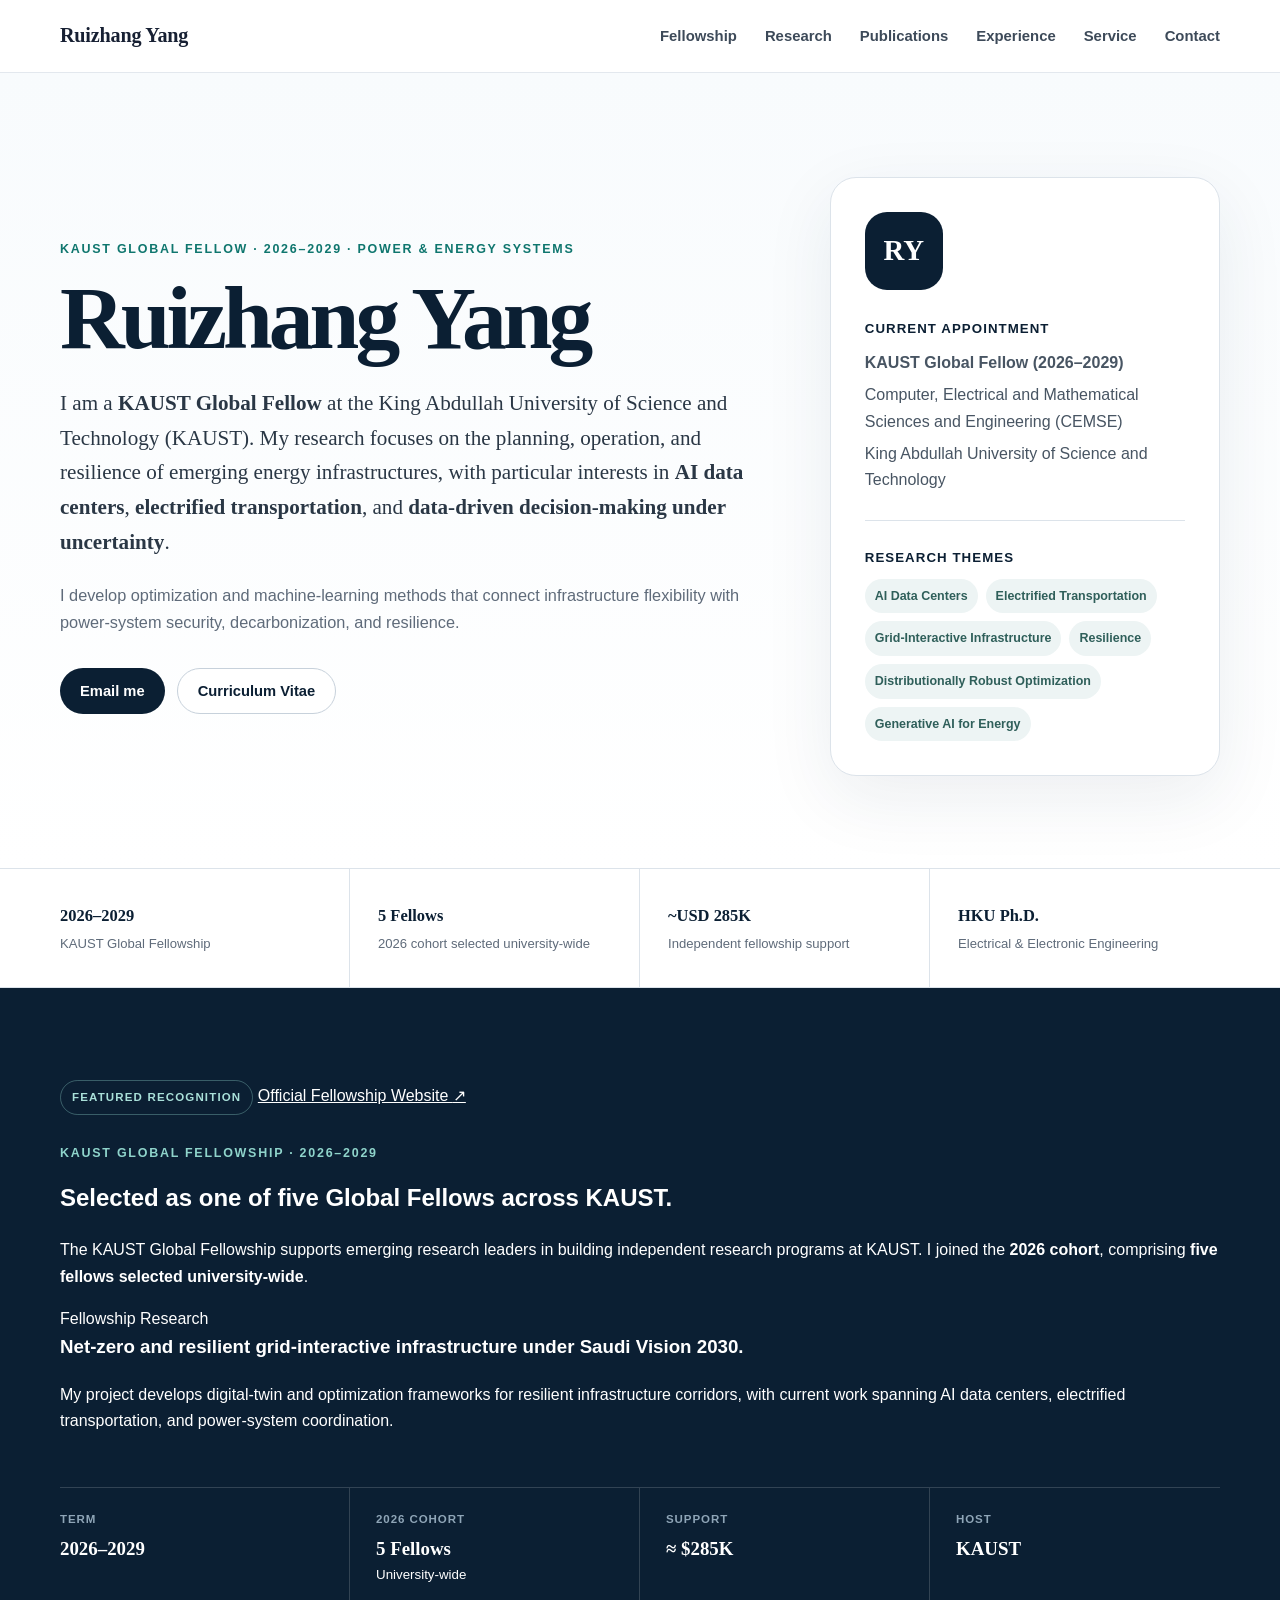
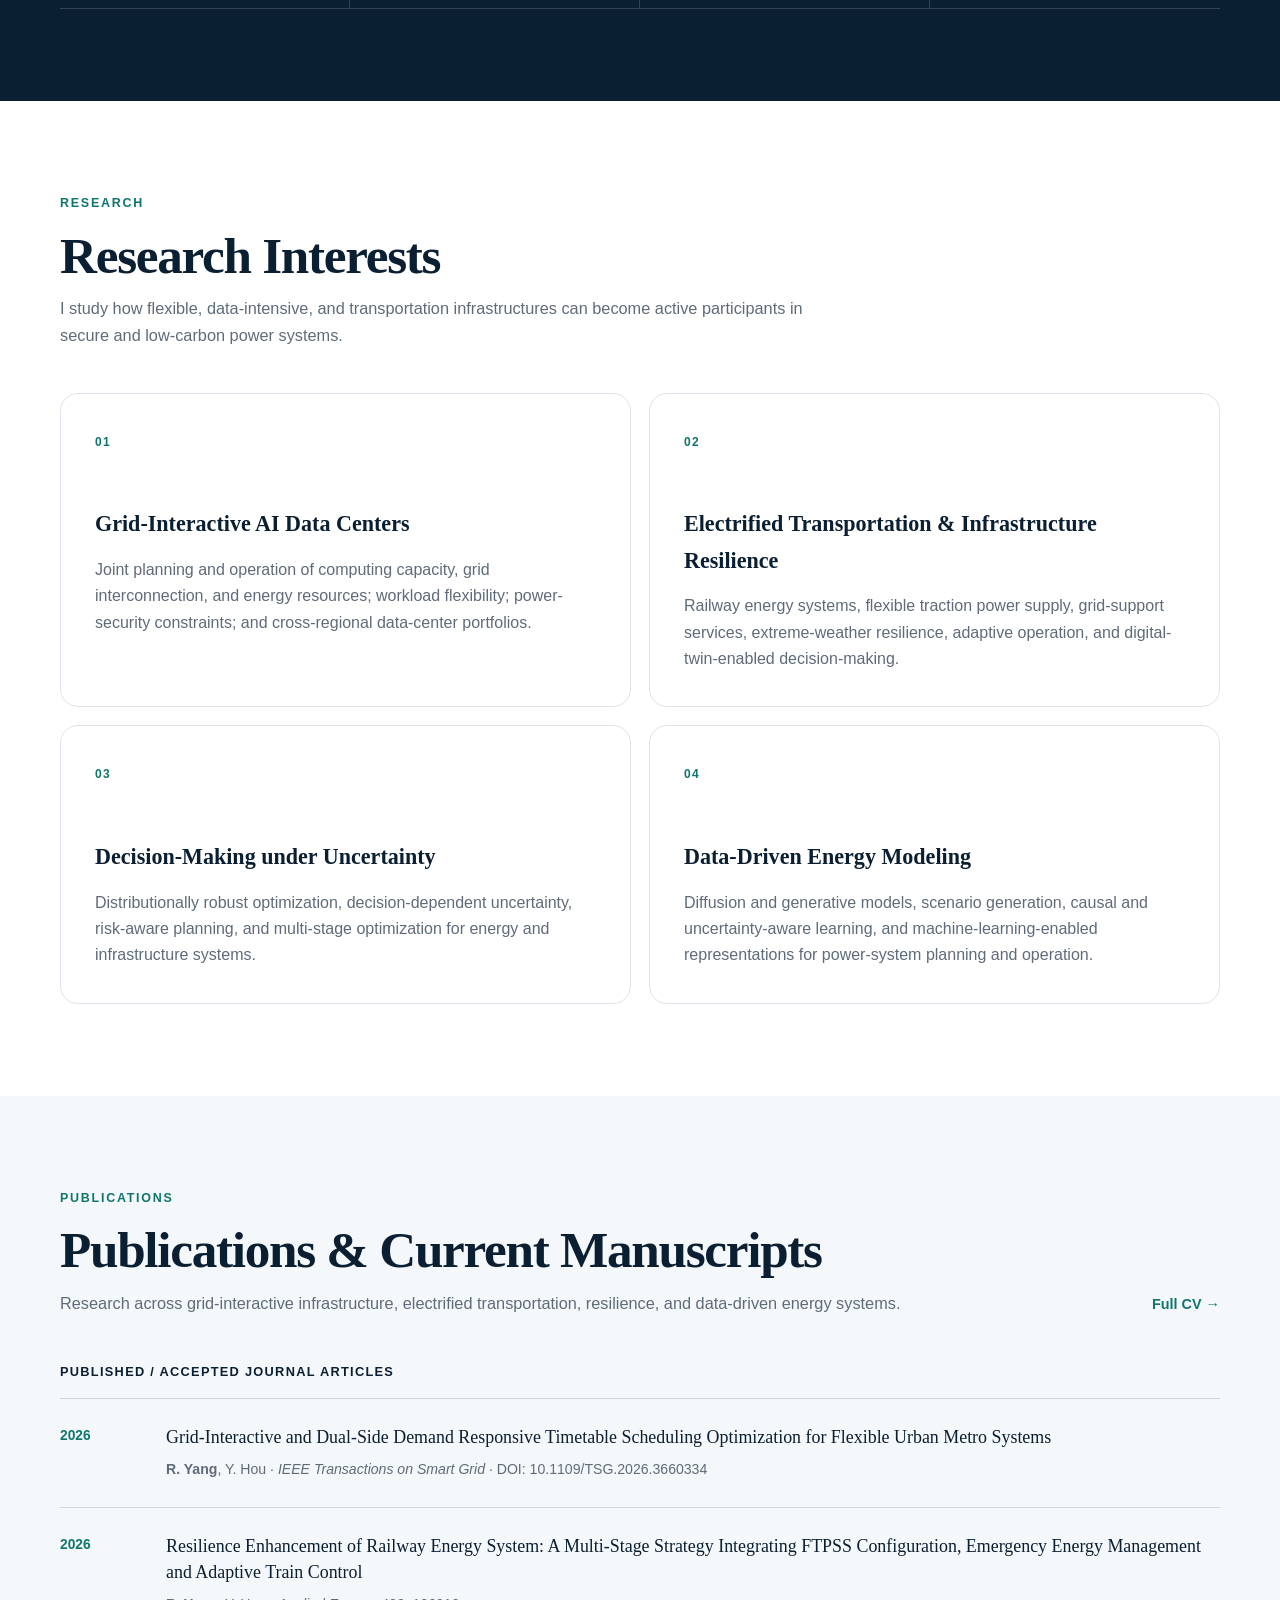
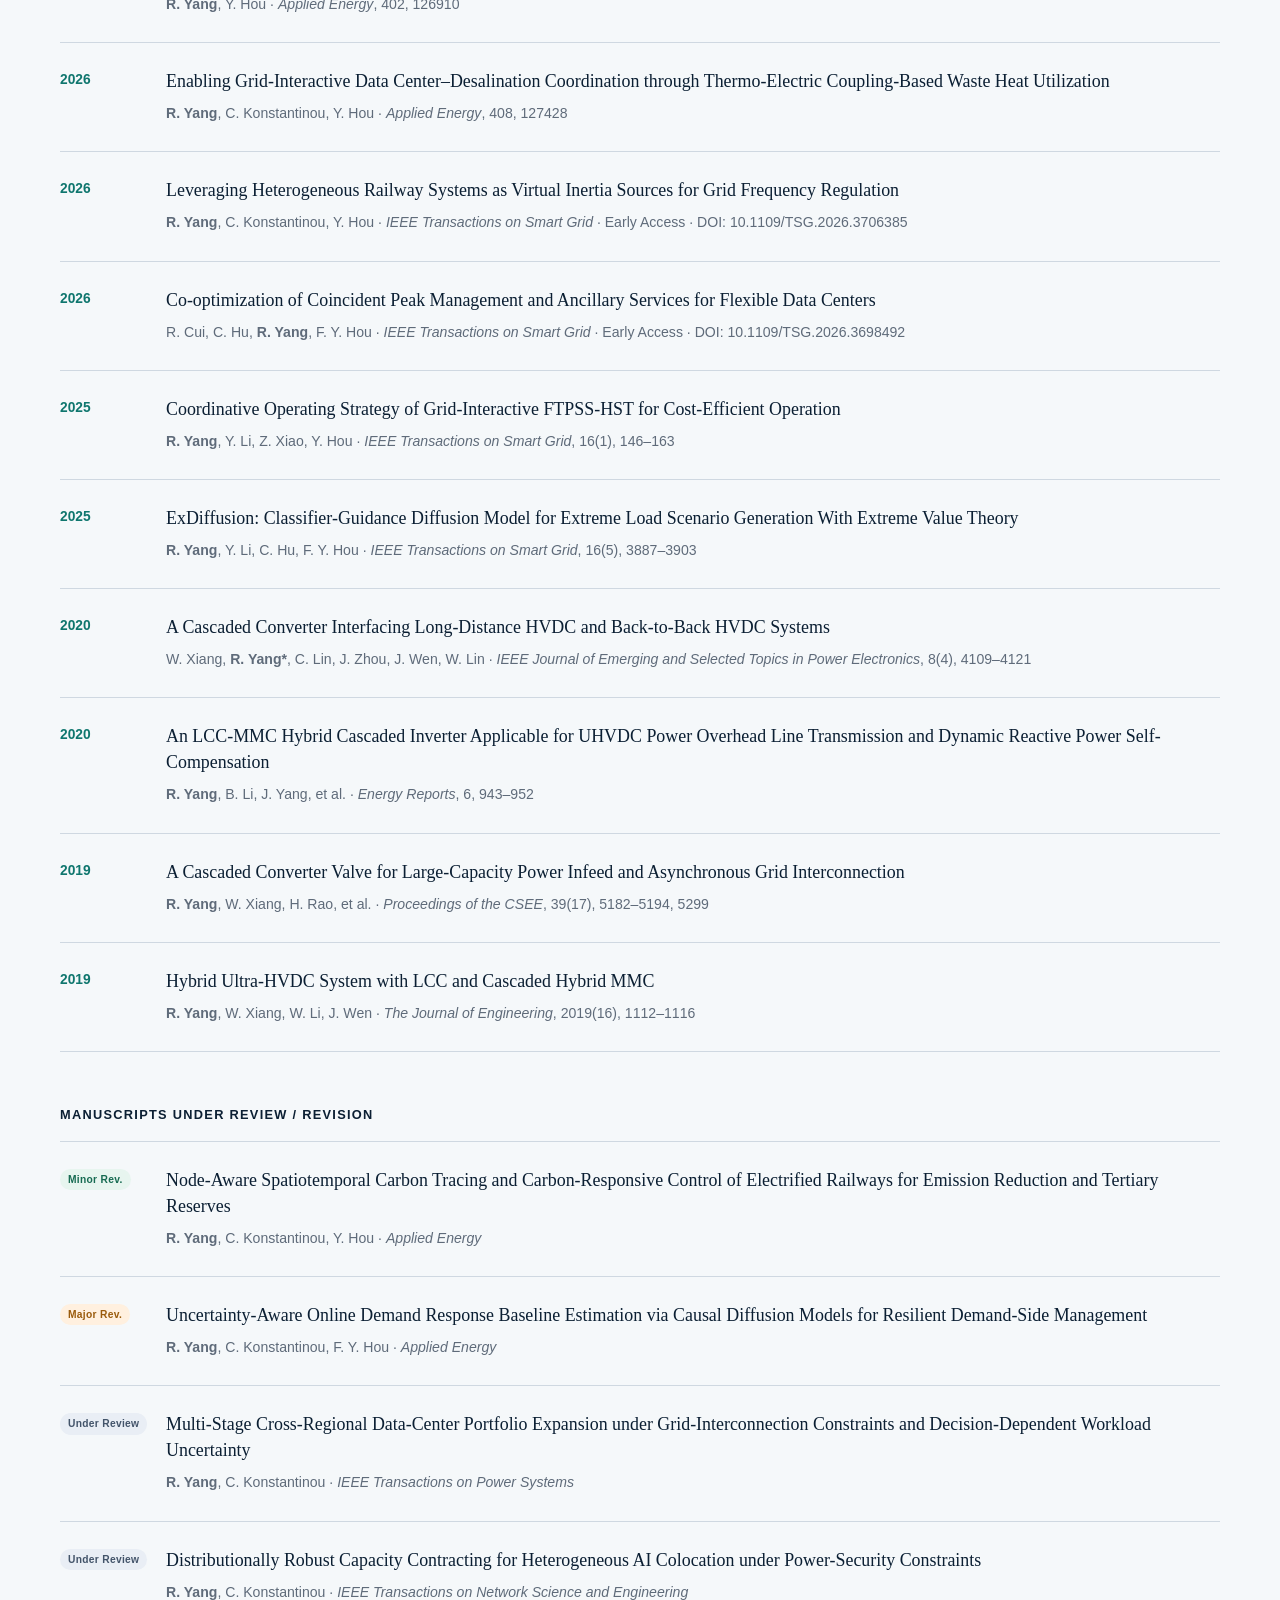
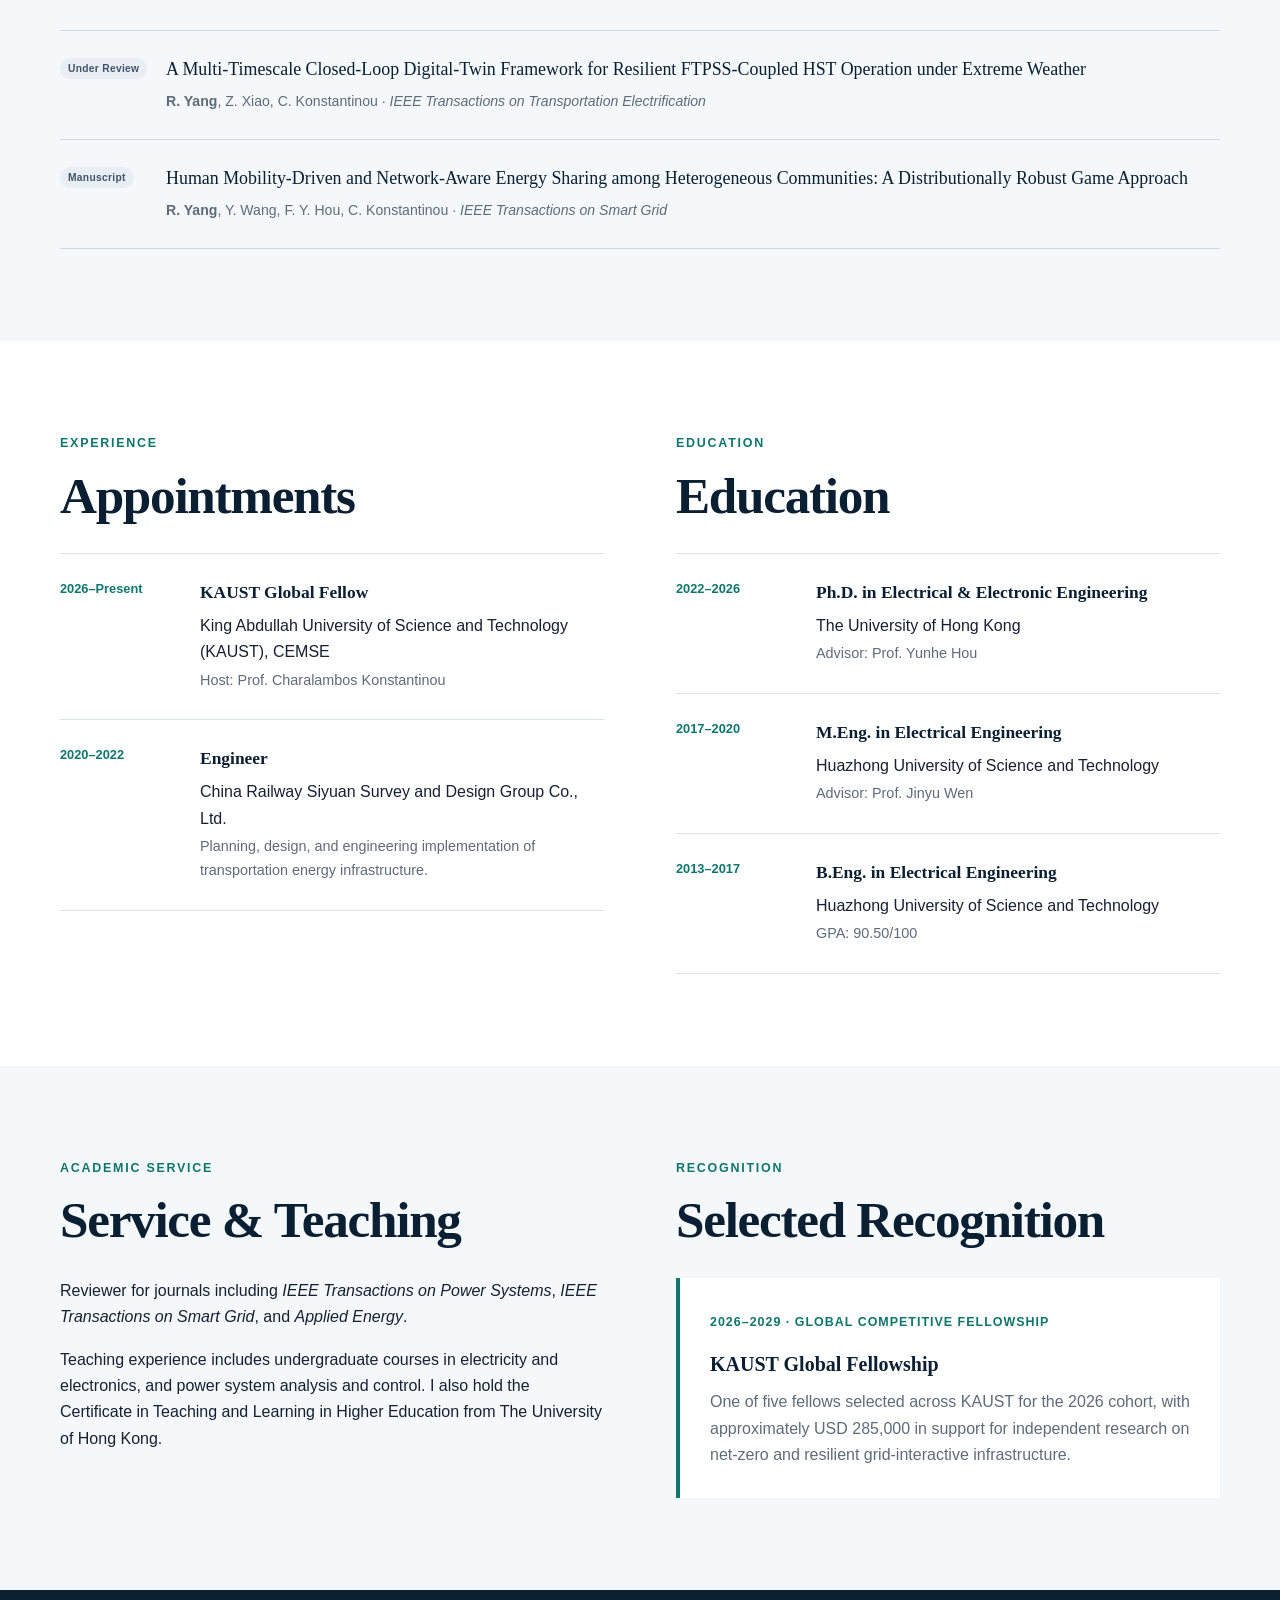
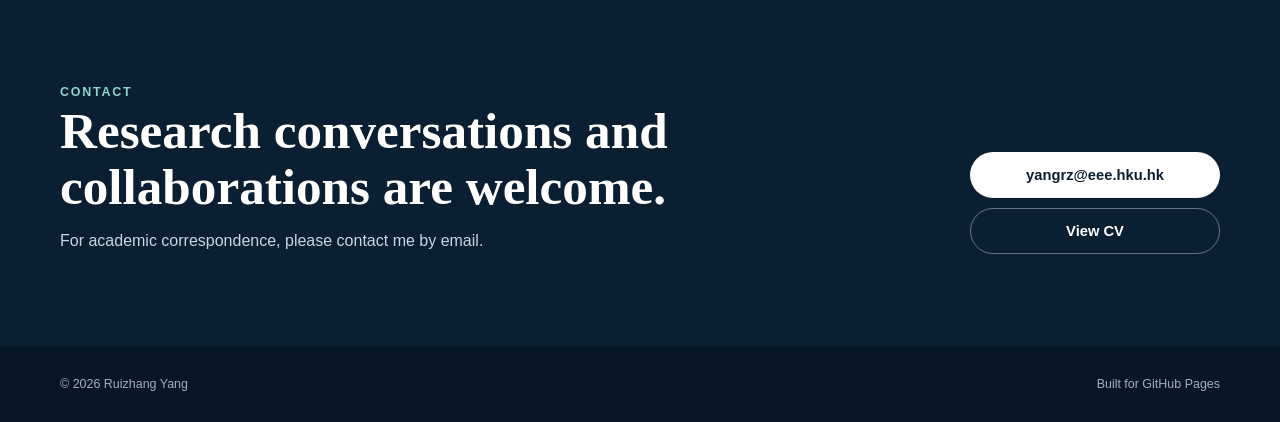
==== commit 47889a06: "Add files via upload" ====
--- a/index.html
+++ b/index.html
@@ -68,28 +68,36 @@
     <section class="facts-strip" aria-label="Academic highlights">
       <div class="container facts-grid">
         <div><strong>2026–2029</strong><span>KAUST Global Fellowship</span></div>
-        <div><strong>~1:30</strong><span>Global competitive selection ratio</span></div>
+        <div><strong>5 Fellows</strong><span>2026 cohort selected university-wide</span></div>
         <div><strong>~USD 285K</strong><span>Independent fellowship support</span></div>
         <div><strong>HKU Ph.D.</strong><span>Electrical & Electronic Engineering</span></div>
       </div>
     </section>
 
     <section id="fellowship" class="section-pad fellowship-section">
-      <div class="container fellowship-feature">
-        <div class="fellowship-kicker">Featured Recognition</div>
-        <div class="fellowship-main">
-          <div>
+      <div class="container fellowship-feature fellowship-feature-v2">
+        <div class="fellowship-topbar">
+          <span class="fellowship-kicker">Featured Recognition</span>
+          <a class="fellowship-official-link" href="https://kgfp.kaust.edu.sa/" target="_blank" rel="noopener">Official Fellowship Website <span aria-hidden="true">↗</span></a>
+        </div>
+
+        <div class="fellowship-layout-v2">
+          <div class="fellowship-identity">
             <p class="eyebrow light-teal">KAUST Global Fellowship · 2026–2029</p>
-            <h2>Independent research at the intersection of energy, transportation, and critical infrastructure.</h2>
-          </div>
-          <div class="fellowship-copy">
-            <p>Selected through a globally competitive process with an approximate selection ratio of <strong>1:30</strong>, the fellowship provides approximately <strong>USD 285,000</strong> in support for independent research at KAUST.</p>
-            <p>My fellowship project develops digital-twin and optimization frameworks for <strong>net-zero and resilient grid-interactive infrastructure corridors</strong>, with current work spanning AI data centers, electrified transportation, and power-system coordination.</p>
-          </div>
-        </div>
-        <div class="fellowship-metrics">
+            <h2>Selected as one of five Global Fellows across KAUST.</h2>
+            <p class="fellowship-lead">The KAUST Global Fellowship supports emerging research leaders in building independent research programs at KAUST. I joined the <strong>2026 cohort</strong>, comprising <strong>five fellows selected university-wide</strong>.</p>
+          </div>
+
+          <aside class="fellowship-project-card" aria-label="Fellowship research project">
+            <span class="fellowship-card-label">Fellowship Research</span>
+            <h3>Net-zero and resilient grid-interactive infrastructure under Saudi Vision 2030.</h3>
+            <p>My project develops digital-twin and optimization frameworks for resilient infrastructure corridors, with current work spanning AI data centers, electrified transportation, and power-system coordination.</p>
+          </aside>
+        </div>
+
+        <div class="fellowship-metrics fellowship-metrics-v2">
           <div><span>Term</span><strong>2026–2029</strong></div>
-          <div><span>Selection</span><strong>≈ 1:30</strong></div>
+          <div><span>2026 Cohort</span><strong>5 Fellows</strong><small>University-wide</small></div>
           <div><span>Support</span><strong>≈ $285K</strong></div>
           <div><span>Host</span><strong>KAUST</strong></div>
         </div>
@@ -247,7 +255,7 @@
           <div class="recognition-card">
             <span class="badge">2026–2029 · GLOBAL COMPETITIVE FELLOWSHIP</span>
             <h3>KAUST Global Fellowship</h3>
-            <p>Selected at an approximate 1:30 ratio, with approximately USD 285,000 in support for independent research on net-zero and resilient grid-interactive infrastructure.</p>
+            <p>One of five fellows selected across KAUST for the 2026 cohort, with approximately USD 285,000 in support for independent research on net-zero and resilient grid-interactive infrastructure.</p>
           </div>
         </div>
       </div>
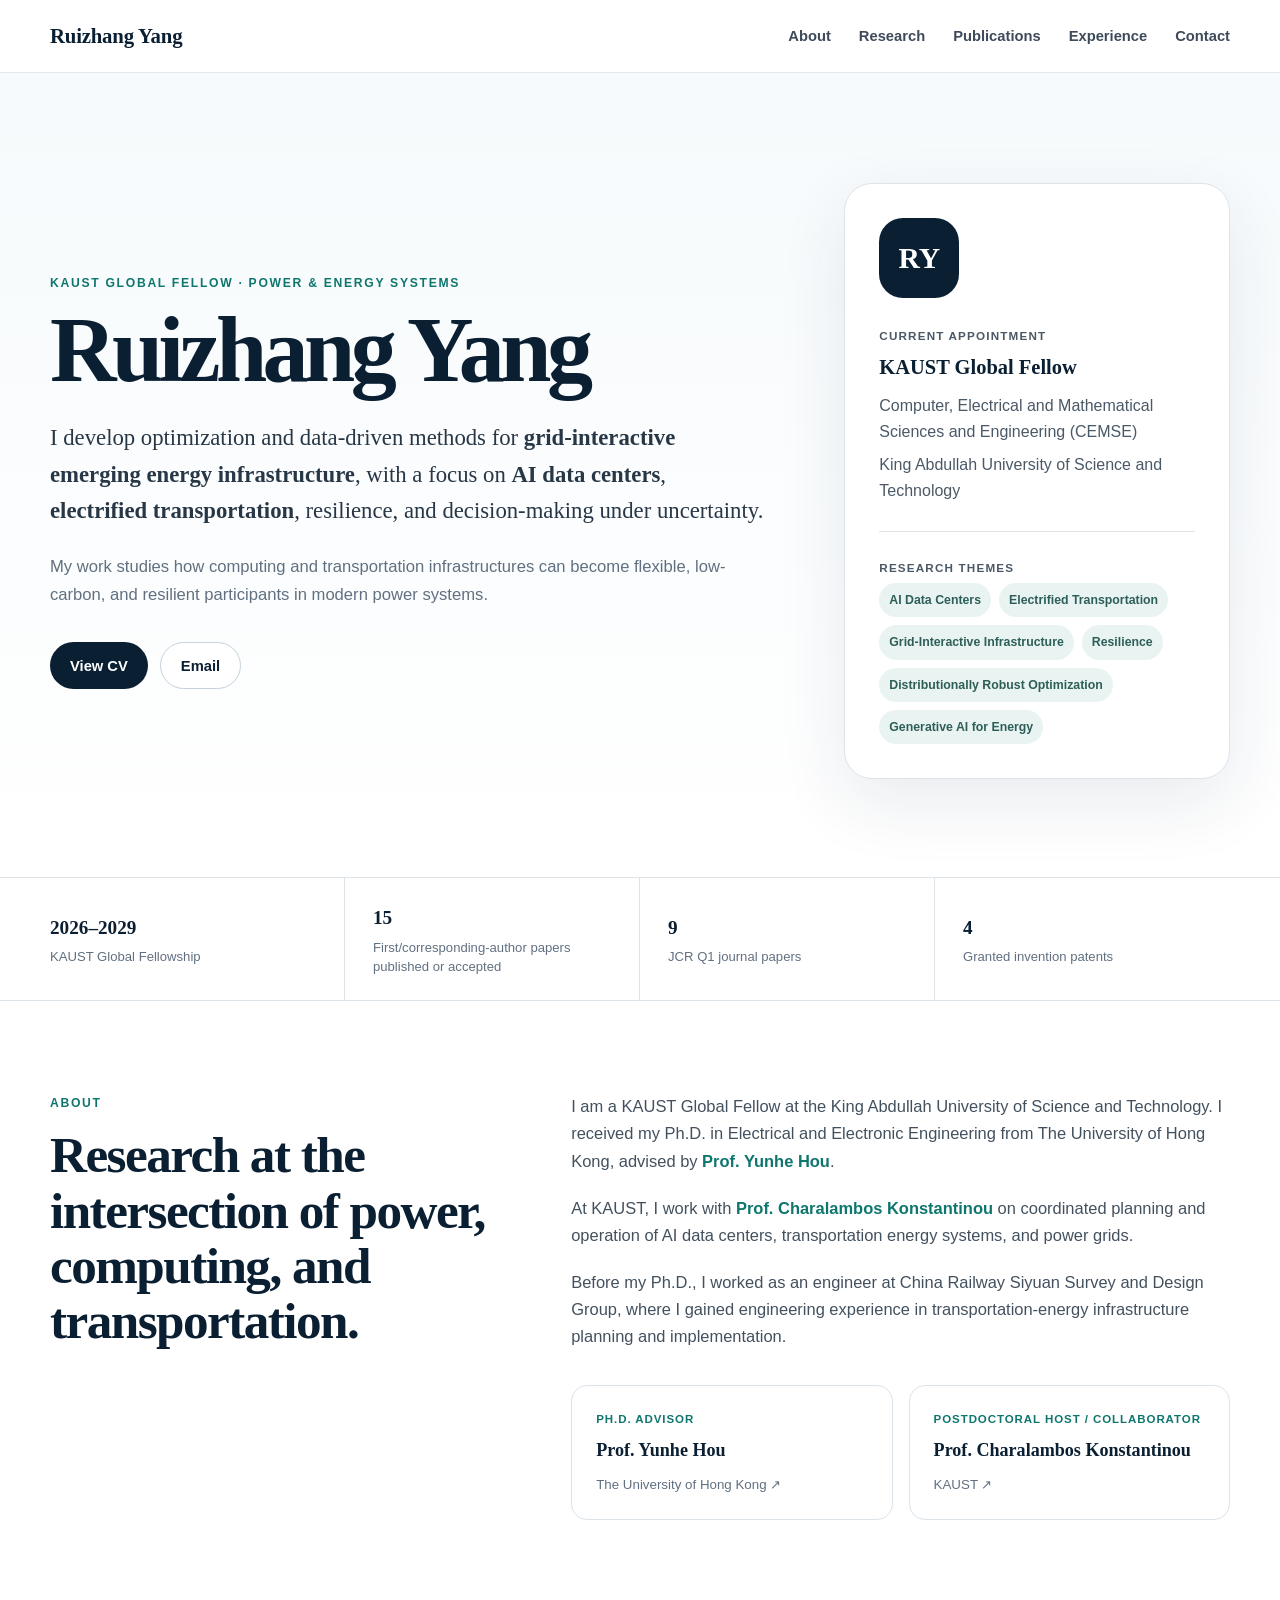
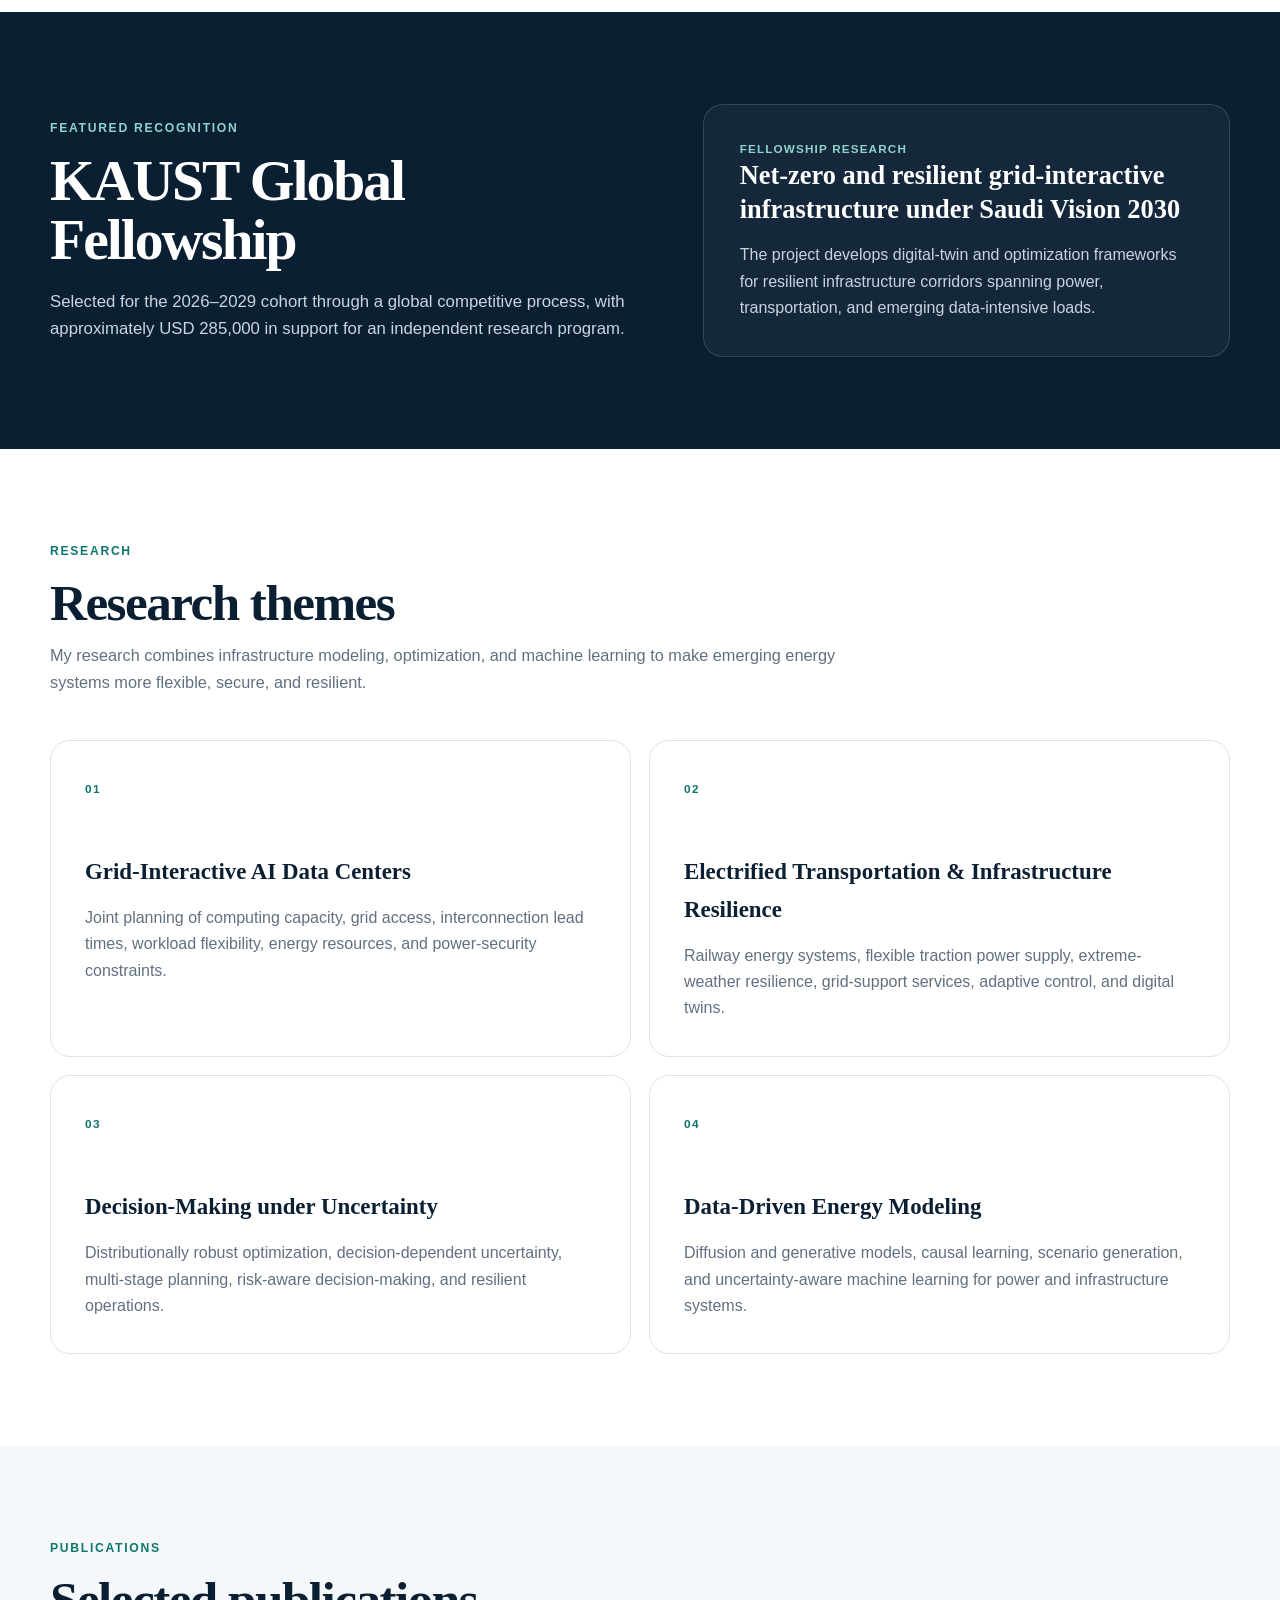
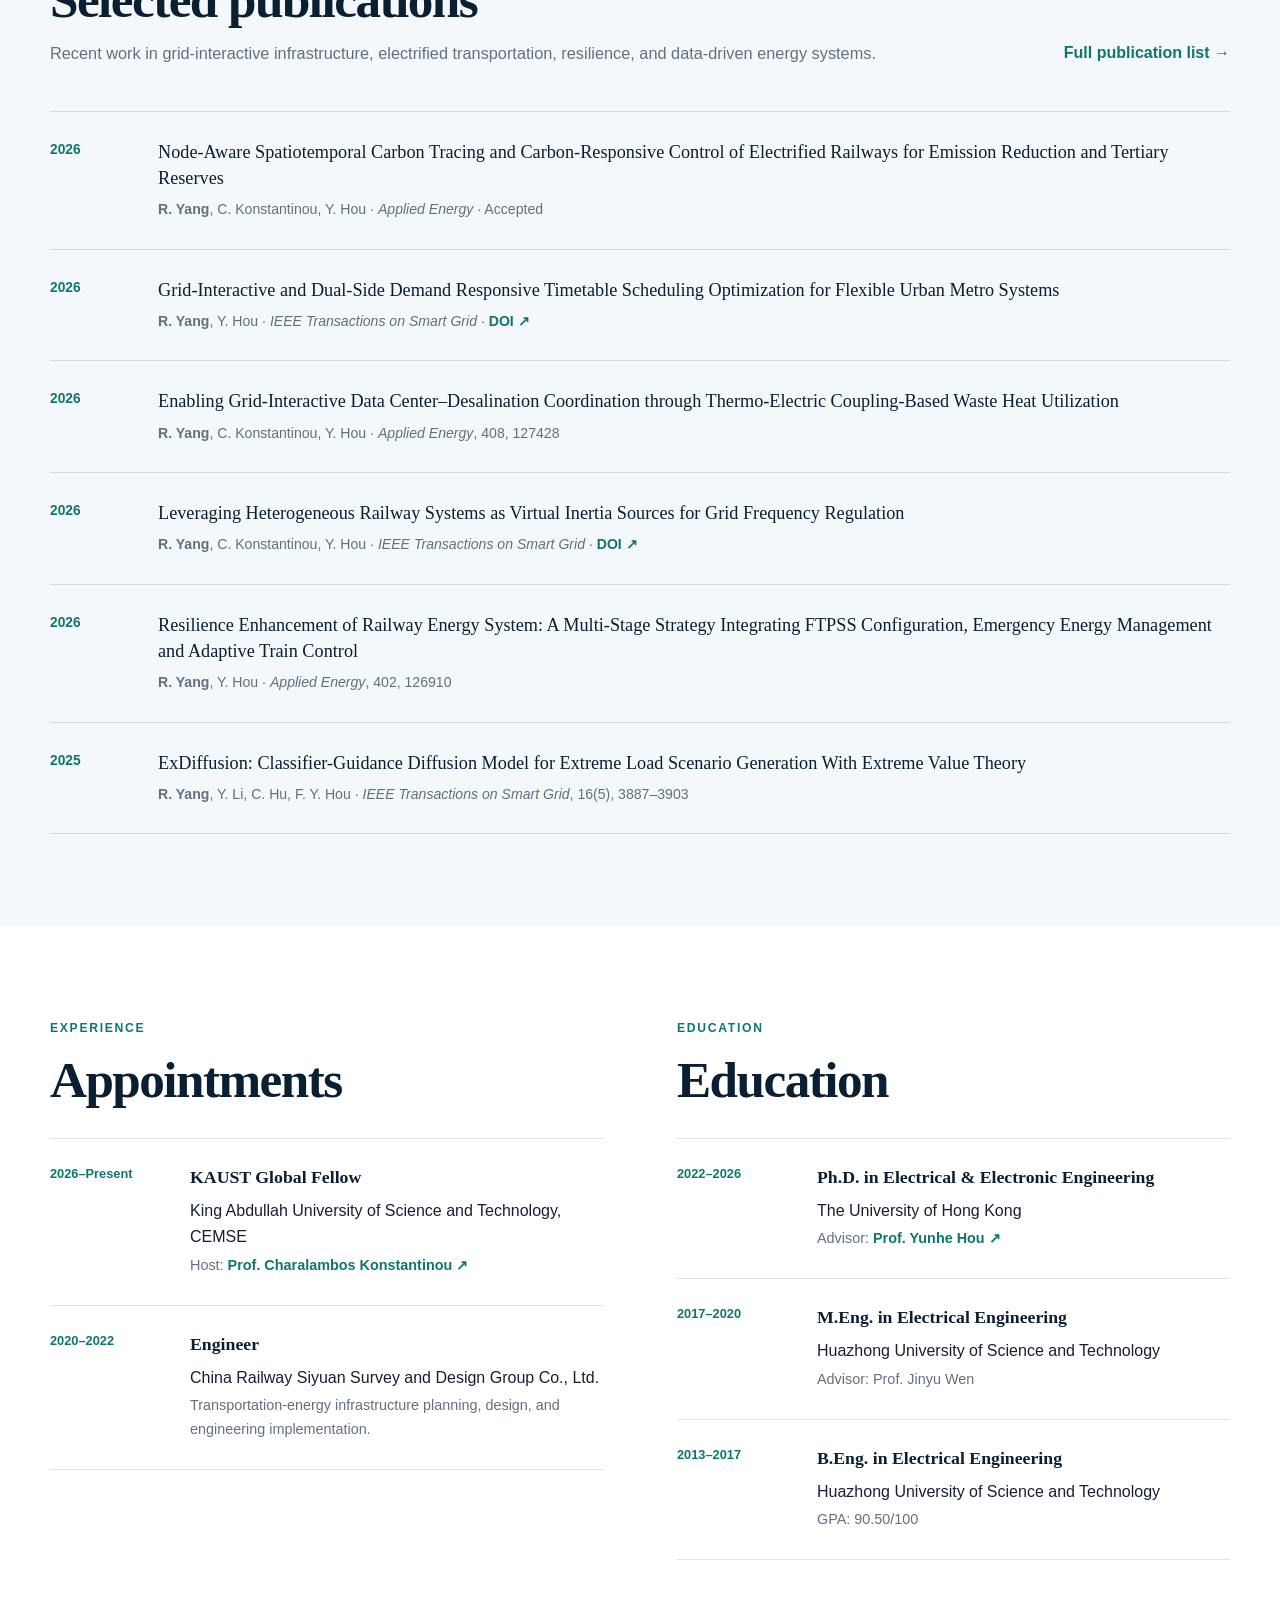
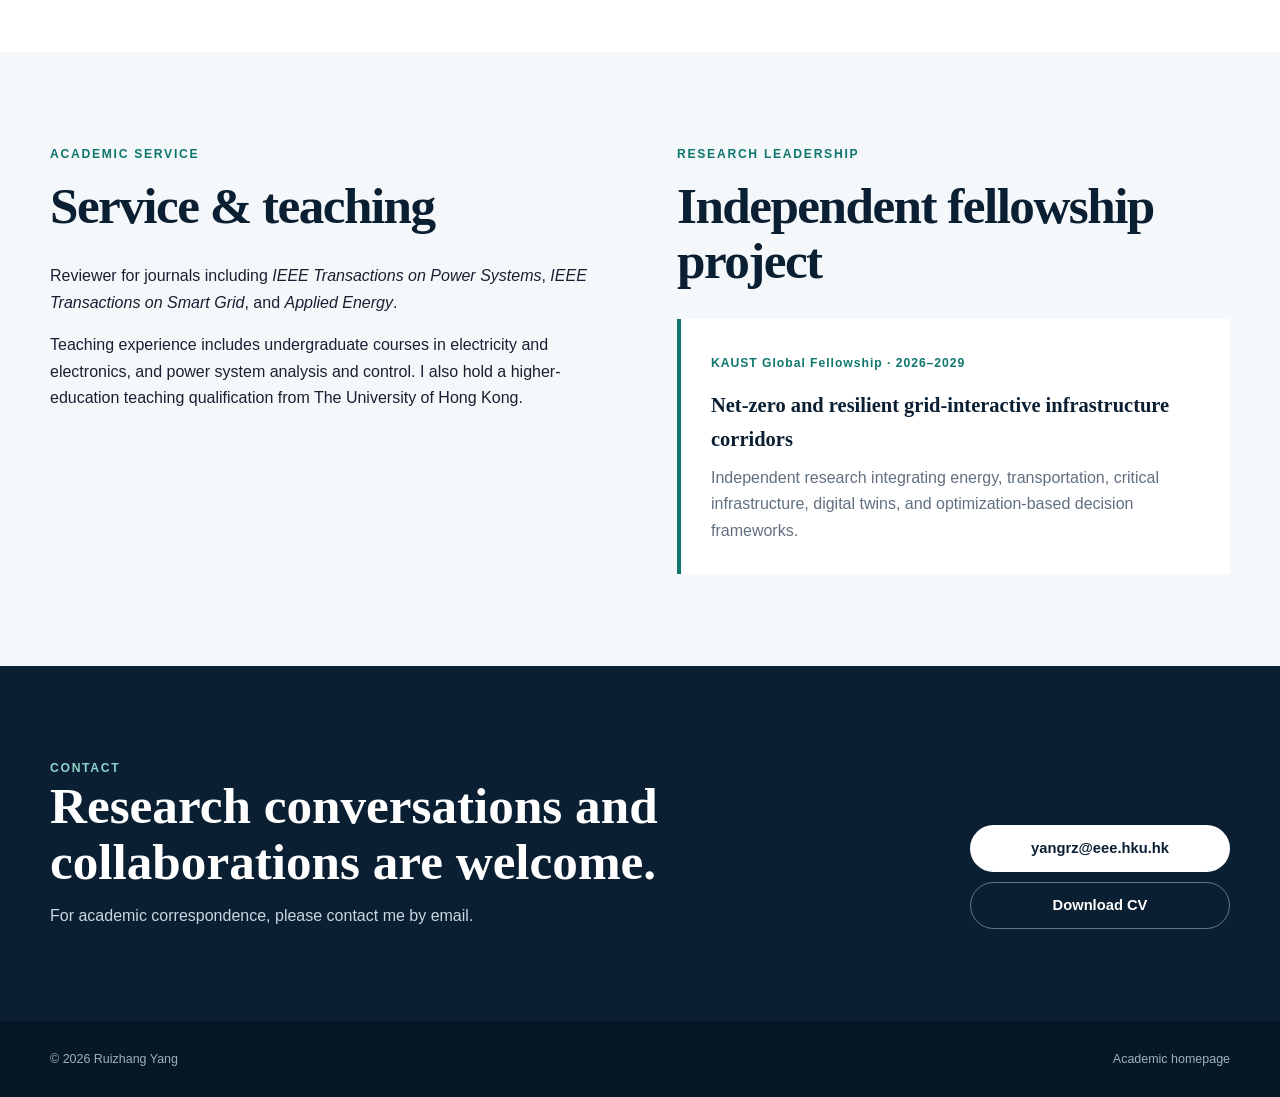
==== commit e3beacd2: "Add files via upload" ====
--- a/index.html
+++ b/index.html
@@ -1,57 +1,54 @@
-<!DOCTYPE html>
+<!doctype html>
 <html lang="en">
 <head>
-  <meta charset="UTF-8" />
-  <meta name="viewport" content="width=device-width, initial-scale=1.0" />
-  <meta name="description" content="Academic homepage of Ruizhang Yang, KAUST Global Fellow working on grid-interactive energy infrastructure, AI data centers, electrified transportation, resilience, and uncertainty-aware energy decision-making." />
+  <meta charset="utf-8" />
+  <meta name="viewport" content="width=device-width, initial-scale=1" />
+  <meta name="description" content="Ruizhang Yang — KAUST Global Fellow working on grid-interactive energy infrastructure, AI data centers, electrified transportation, resilience, and uncertainty-aware energy decision-making." />
+  <meta name="theme-color" content="#0b1f33" />
   <title>Ruizhang Yang | KAUST Global Fellow</title>
+  <link rel="icon" href="assets/favicon.svg" type="image/svg+xml" />
   <link rel="stylesheet" href="styles.css" />
-  <link rel="icon" href="assets/favicon.svg" type="image/svg+xml" />
 </head>
 <body>
   <header class="site-header">
     <div class="container nav-wrap">
-      <a class="brand" href="#top" aria-label="Ruizhang Yang home">Ruizhang Yang</a>
+      <a class="brand" href="#top">Ruizhang Yang</a>
+      <button class="nav-toggle" aria-label="Toggle navigation" aria-expanded="false">Menu</button>
       <nav class="nav" aria-label="Primary navigation">
-        <a href="#fellowship">Fellowship</a>
+        <a href="#about">About</a>
         <a href="#research">Research</a>
         <a href="#publications">Publications</a>
         <a href="#experience">Experience</a>
-        <a href="#service">Service</a>
         <a href="#contact">Contact</a>
       </nav>
     </div>
   </header>
 
   <main id="top">
-    <section class="hero section-pad">
+    <section class="hero">
       <div class="container hero-grid">
         <div class="hero-copy">
-          <p class="eyebrow">KAUST Global Fellow · 2026–2029 · Power & Energy Systems</p>
+          <p class="eyebrow">KAUST Global Fellow · Power &amp; Energy Systems</p>
           <h1>Ruizhang Yang</h1>
-          <p class="lead">
-            I am a <strong>KAUST Global Fellow</strong> at the King Abdullah University of Science and Technology (KAUST). My research focuses on the planning, operation, and resilience of emerging energy infrastructures, with particular interests in <strong>AI data centers</strong>, <strong>electrified transportation</strong>, and <strong>data-driven decision-making under uncertainty</strong>.
-          </p>
-          <p class="hero-note">
-            I develop optimization and machine-learning methods that connect infrastructure flexibility with power-system security, decarbonization, and resilience.
-          </p>
+          <p class="lead">I develop optimization and data-driven methods for <strong>grid-interactive emerging energy infrastructure</strong>, with a focus on <strong>AI data centers</strong>, <strong>electrified transportation</strong>, resilience, and decision-making under uncertainty.</p>
+          <p class="hero-note">My work studies how computing and transportation infrastructures can become flexible, low-carbon, and resilient participants in modern power systems.</p>
           <div class="actions">
-            <a class="button primary" href="mailto:yangrz@eee.hku.hk">Email me</a>
-            <a class="button secondary" href="assets/Ruizhang_Yang_CV.pdf" target="_blank" rel="noopener">Curriculum Vitae</a>
-          </div>
-        </div>
-
-        <aside class="profile-card" aria-label="Profile summary">
-          <div class="monogram" aria-hidden="true">RY</div>
+            <a class="button primary" href="assets/Ruizhang_Yang_CV.pdf" target="_blank" rel="noopener">View CV</a>
+            <a class="button secondary" href="mailto:yangrz@eee.hku.hk">Email</a>
+          </div>
+        </div>
+
+        <aside class="profile-card">
+          <div class="monogram">RY</div>
           <div>
-            <h2>Current Appointment</h2>
-            <p><strong>KAUST Global Fellow (2026–2029)</strong></p>
+            <p class="card-label">Current appointment</p>
+            <h2>KAUST Global Fellow</h2>
             <p>Computer, Electrical and Mathematical Sciences and Engineering (CEMSE)</p>
             <p>King Abdullah University of Science and Technology</p>
           </div>
           <div class="divider"></div>
           <div>
-            <h2>Research Themes</h2>
+            <p class="card-label">Research themes</p>
             <div class="tag-list">
               <span>AI Data Centers</span>
               <span>Electrified Transportation</span>
@@ -65,41 +62,53 @@
       </div>
     </section>
 
-    <section class="facts-strip" aria-label="Academic highlights">
-      <div class="container facts-grid">
+    <section class="metrics" aria-label="Academic highlights">
+      <div class="container metrics-grid">
         <div><strong>2026–2029</strong><span>KAUST Global Fellowship</span></div>
-        <div><strong>5 Fellows</strong><span>2026 cohort selected university-wide</span></div>
-        <div><strong>~USD 285K</strong><span>Independent fellowship support</span></div>
-        <div><strong>HKU Ph.D.</strong><span>Electrical & Electronic Engineering</span></div>
-      </div>
-    </section>
-
-    <section id="fellowship" class="section-pad fellowship-section">
-      <div class="container fellowship-feature fellowship-feature-v2">
-        <div class="fellowship-topbar">
-          <span class="fellowship-kicker">Featured Recognition</span>
-          <a class="fellowship-official-link" href="https://kgfp.kaust.edu.sa/" target="_blank" rel="noopener">Official Fellowship Website <span aria-hidden="true">↗</span></a>
-        </div>
-
-        <div class="fellowship-layout-v2">
-          <div class="fellowship-identity">
-            <p class="eyebrow light-teal">KAUST Global Fellowship · 2026–2029</p>
-            <h2>Selected as one of five Global Fellows across KAUST.</h2>
-            <p class="fellowship-lead">The KAUST Global Fellowship supports emerging research leaders in building independent research programs at KAUST. I joined the <strong>2026 cohort</strong>, comprising <strong>five fellows selected university-wide</strong>.</p>
-          </div>
-
-          <aside class="fellowship-project-card" aria-label="Fellowship research project">
-            <span class="fellowship-card-label">Fellowship Research</span>
-            <h3>Net-zero and resilient grid-interactive infrastructure under Saudi Vision 2030.</h3>
-            <p>My project develops digital-twin and optimization frameworks for resilient infrastructure corridors, with current work spanning AI data centers, electrified transportation, and power-system coordination.</p>
-          </aside>
-        </div>
-
-        <div class="fellowship-metrics fellowship-metrics-v2">
-          <div><span>Term</span><strong>2026–2029</strong></div>
-          <div><span>2026 Cohort</span><strong>5 Fellows</strong><small>University-wide</small></div>
-          <div><span>Support</span><strong>≈ $285K</strong></div>
-          <div><span>Host</span><strong>KAUST</strong></div>
+        <div><strong>15</strong><span>First/corresponding-author papers published or accepted</span></div>
+        <div><strong>9</strong><span>JCR Q1 journal papers</span></div>
+        <div><strong>4</strong><span>Granted invention patents</span></div>
+      </div>
+    </section>
+
+    <section id="about" class="section-pad">
+      <div class="container about-grid">
+        <div class="section-heading sticky-heading">
+          <p class="eyebrow">About</p>
+          <h2>Research at the intersection of power, computing, and transportation.</h2>
+        </div>
+        <div class="about-copy">
+          <p>I am a KAUST Global Fellow at the King Abdullah University of Science and Technology. I received my Ph.D. in Electrical and Electronic Engineering from The University of Hong Kong, advised by <a class="inline-link" href="https://francisyhou.github.io/" target="_blank" rel="noopener"><strong>Prof. Yunhe Hou</strong></a>.</p>
+          <p>At KAUST, I work with <a class="inline-link" href="https://ckonstantinou.github.io/team.html" target="_blank" rel="noopener"><strong>Prof. Charalambos Konstantinou</strong></a> on coordinated planning and operation of AI data centers, transportation energy systems, and power grids.</p>
+          <p>Before my Ph.D., I worked as an engineer at China Railway Siyuan Survey and Design Group, where I gained engineering experience in transportation-energy infrastructure planning and implementation.</p>
+
+          <div class="mentor-grid">
+            <a class="mentor-card" href="https://francisyhou.github.io/" target="_blank" rel="noopener">
+              <span>Ph.D. Advisor</span>
+              <strong>Prof. Yunhe Hou</strong>
+              <small>The University of Hong Kong ↗</small>
+            </a>
+            <a class="mentor-card" href="https://ckonstantinou.github.io/team.html" target="_blank" rel="noopener">
+              <span>Postdoctoral Host / Collaborator</span>
+              <strong>Prof. Charalambos Konstantinou</strong>
+              <small>KAUST ↗</small>
+            </a>
+          </div>
+        </div>
+      </div>
+    </section>
+
+    <section class="fellowship-section section-pad">
+      <div class="container fellowship-grid">
+        <div>
+          <p class="eyebrow light">Featured recognition</p>
+          <h2>KAUST Global Fellowship</h2>
+          <p class="fellowship-lead">Selected for the 2026–2029 cohort through a global competitive process, with approximately USD 285,000 in support for an independent research program.</p>
+        </div>
+        <div class="project-card">
+          <p class="card-label light">Fellowship research</p>
+          <h3>Net-zero and resilient grid-interactive infrastructure under Saudi Vision 2030</h3>
+          <p>The project develops digital-twin and optimization frameworks for resilient infrastructure corridors spanning power, transportation, and emerging data-intensive loads.</p>
         </div>
       </div>
     </section>
@@ -108,30 +117,29 @@
       <div class="container">
         <div class="section-heading">
           <p class="eyebrow">Research</p>
-          <h2>Research Interests</h2>
-          <p>I study how flexible, data-intensive, and transportation infrastructures can become active participants in secure and low-carbon power systems.</p>
-        </div>
-
+          <h2>Research themes</h2>
+          <p>My research combines infrastructure modeling, optimization, and machine learning to make emerging energy systems more flexible, secure, and resilient.</p>
+        </div>
         <div class="research-grid">
           <article class="research-card">
             <span class="index">01</span>
             <h3>Grid-Interactive AI Data Centers</h3>
-            <p>Joint planning and operation of computing capacity, grid interconnection, and energy resources; workload flexibility; power-security constraints; and cross-regional data-center portfolios.</p>
+            <p>Joint planning of computing capacity, grid access, interconnection lead times, workload flexibility, energy resources, and power-security constraints.</p>
           </article>
           <article class="research-card">
             <span class="index">02</span>
-            <h3>Electrified Transportation & Infrastructure Resilience</h3>
-            <p>Railway energy systems, flexible traction power supply, grid-support services, extreme-weather resilience, adaptive operation, and digital-twin-enabled decision-making.</p>
+            <h3>Electrified Transportation &amp; Infrastructure Resilience</h3>
+            <p>Railway energy systems, flexible traction power supply, extreme-weather resilience, grid-support services, adaptive control, and digital twins.</p>
           </article>
           <article class="research-card">
             <span class="index">03</span>
             <h3>Decision-Making under Uncertainty</h3>
-            <p>Distributionally robust optimization, decision-dependent uncertainty, risk-aware planning, and multi-stage optimization for energy and infrastructure systems.</p>
+            <p>Distributionally robust optimization, decision-dependent uncertainty, multi-stage planning, risk-aware decision-making, and resilient operations.</p>
           </article>
           <article class="research-card">
             <span class="index">04</span>
             <h3>Data-Driven Energy Modeling</h3>
-            <p>Diffusion and generative models, scenario generation, causal and uncertainty-aware learning, and machine-learning-enabled representations for power-system planning and operation.</p>
+            <p>Diffusion and generative models, causal learning, scenario generation, and uncertainty-aware machine learning for power and infrastructure systems.</p>
           </article>
         </div>
       </div>
@@ -142,35 +150,55 @@
         <div class="section-heading heading-row">
           <div>
             <p class="eyebrow">Publications</p>
-            <h2>Publications & Current Manuscripts</h2>
-            <p>Research across grid-interactive infrastructure, electrified transportation, resilience, and data-driven energy systems.</p>
-          </div>
-          <a class="text-link" href="assets/Ruizhang_Yang_CV.pdf" target="_blank" rel="noopener">Full CV →</a>
-        </div>
-
-        <div class="pub-subheading">Published / Accepted Journal Articles</div>
+            <h2>Selected publications</h2>
+            <p>Recent work in grid-interactive infrastructure, electrified transportation, resilience, and data-driven energy systems.</p>
+          </div>
+          <a class="text-link" href="assets/Ruizhang_Yang_CV.pdf" target="_blank" rel="noopener">Full publication list →</a>
+        </div>
+
         <ol class="publication-list">
-          <li><div class="pub-year">2026</div><div><p class="pub-title">Grid-Interactive and Dual-Side Demand Responsive Timetable Scheduling Optimization for Flexible Urban Metro Systems</p><p class="pub-meta"><strong>R. Yang</strong>, Y. Hou · <em>IEEE Transactions on Smart Grid</em> · DOI: 10.1109/TSG.2026.3660334</p></div></li>
-          <li><div class="pub-year">2026</div><div><p class="pub-title">Resilience Enhancement of Railway Energy System: A Multi-Stage Strategy Integrating FTPSS Configuration, Emergency Energy Management and Adaptive Train Control</p><p class="pub-meta"><strong>R. Yang</strong>, Y. Hou · <em>Applied Energy</em>, 402, 126910</p></div></li>
-          <li><div class="pub-year">2026</div><div><p class="pub-title">Enabling Grid-Interactive Data Center–Desalination Coordination through Thermo-Electric Coupling-Based Waste Heat Utilization</p><p class="pub-meta"><strong>R. Yang</strong>, C. Konstantinou, Y. Hou · <em>Applied Energy</em>, 408, 127428</p></div></li>
-          <li><div class="pub-year">2026</div><div><p class="pub-title">Leveraging Heterogeneous Railway Systems as Virtual Inertia Sources for Grid Frequency Regulation</p><p class="pub-meta"><strong>R. Yang</strong>, C. Konstantinou, Y. Hou · <em>IEEE Transactions on Smart Grid</em> · Early Access · DOI: 10.1109/TSG.2026.3706385</p></div></li>
-          <li><div class="pub-year">2026</div><div><p class="pub-title">Co-optimization of Coincident Peak Management and Ancillary Services for Flexible Data Centers</p><p class="pub-meta">R. Cui, C. Hu, <strong>R. Yang</strong>, F. Y. Hou · <em>IEEE Transactions on Smart Grid</em> · Early Access · DOI: 10.1109/TSG.2026.3698492</p></div></li>
-          <li><div class="pub-year">2025</div><div><p class="pub-title">Coordinative Operating Strategy of Grid-Interactive FTPSS-HST for Cost-Efficient Operation</p><p class="pub-meta"><strong>R. Yang</strong>, Y. Li, Z. Xiao, Y. Hou · <em>IEEE Transactions on Smart Grid</em>, 16(1), 146–163</p></div></li>
-          <li><div class="pub-year">2025</div><div><p class="pub-title">ExDiffusion: Classifier-Guidance Diffusion Model for Extreme Load Scenario Generation With Extreme Value Theory</p><p class="pub-meta"><strong>R. Yang</strong>, Y. Li, C. Hu, F. Y. Hou · <em>IEEE Transactions on Smart Grid</em>, 16(5), 3887–3903</p></div></li>
-          <li><div class="pub-year">2020</div><div><p class="pub-title">A Cascaded Converter Interfacing Long-Distance HVDC and Back-to-Back HVDC Systems</p><p class="pub-meta">W. Xiang, <strong>R. Yang*</strong>, C. Lin, J. Zhou, J. Wen, W. Lin · <em>IEEE Journal of Emerging and Selected Topics in Power Electronics</em>, 8(4), 4109–4121</p></div></li>
-          <li><div class="pub-year">2020</div><div><p class="pub-title">An LCC-MMC Hybrid Cascaded Inverter Applicable for UHVDC Power Overhead Line Transmission and Dynamic Reactive Power Self-Compensation</p><p class="pub-meta"><strong>R. Yang</strong>, B. Li, J. Yang, et al. · <em>Energy Reports</em>, 6, 943–952</p></div></li>
-          <li><div class="pub-year">2019</div><div><p class="pub-title">A Cascaded Converter Valve for Large-Capacity Power Infeed and Asynchronous Grid Interconnection</p><p class="pub-meta"><strong>R. Yang</strong>, W. Xiang, H. Rao, et al. · <em>Proceedings of the CSEE</em>, 39(17), 5182–5194, 5299</p></div></li>
-          <li><div class="pub-year">2019</div><div><p class="pub-title">Hybrid Ultra-HVDC System with LCC and Cascaded Hybrid MMC</p><p class="pub-meta"><strong>R. Yang</strong>, W. Xiang, W. Li, J. Wen · <em>The Journal of Engineering</em>, 2019(16), 1112–1116</p></div></li>
-        </ol>
-
-        <div class="pub-subheading manuscript-heading">Manuscripts under Review / Revision</div>
-        <ol class="publication-list manuscript-list">
-          <li><div class="pub-year"><span class="status minor">Minor Rev.</span></div><div><p class="pub-title">Node-Aware Spatiotemporal Carbon Tracing and Carbon-Responsive Control of Electrified Railways for Emission Reduction and Tertiary Reserves</p><p class="pub-meta"><strong>R. Yang</strong>, C. Konstantinou, Y. Hou · <em>Applied Energy</em></p></div></li>
-          <li><div class="pub-year"><span class="status major">Major Rev.</span></div><div><p class="pub-title">Uncertainty-Aware Online Demand Response Baseline Estimation via Causal Diffusion Models for Resilient Demand-Side Management</p><p class="pub-meta"><strong>R. Yang</strong>, C. Konstantinou, F. Y. Hou · <em>Applied Energy</em></p></div></li>
-          <li><div class="pub-year"><span class="status review">Under Review</span></div><div><p class="pub-title">Multi-Stage Cross-Regional Data-Center Portfolio Expansion under Grid-Interconnection Constraints and Decision-Dependent Workload Uncertainty</p><p class="pub-meta"><strong>R. Yang</strong>, C. Konstantinou · <em>IEEE Transactions on Power Systems</em></p></div></li>
-          <li><div class="pub-year"><span class="status review">Under Review</span></div><div><p class="pub-title">Distributionally Robust Capacity Contracting for Heterogeneous AI Colocation under Power-Security Constraints</p><p class="pub-meta"><strong>R. Yang</strong>, C. Konstantinou · <em>IEEE Transactions on Network Science and Engineering</em></p></div></li>
-          <li><div class="pub-year"><span class="status review">Under Review</span></div><div><p class="pub-title">A Multi-Timescale Closed-Loop Digital-Twin Framework for Resilient FTPSS-Coupled HST Operation under Extreme Weather</p><p class="pub-meta"><strong>R. Yang</strong>, Z. Xiao, C. Konstantinou · <em>IEEE Transactions on Transportation Electrification</em></p></div></li>
-          <li><div class="pub-year"><span class="status review">Manuscript</span></div><div><p class="pub-title">Human Mobility-Driven and Network-Aware Energy Sharing among Heterogeneous Communities: A Distributionally Robust Game Approach</p><p class="pub-meta"><strong>R. Yang</strong>, Y. Wang, F. Y. Hou, C. Konstantinou · <em>IEEE Transactions on Smart Grid</em></p></div></li>
+          <li>
+            <div class="pub-year">2026</div>
+            <div>
+              <p class="pub-title">Node-Aware Spatiotemporal Carbon Tracing and Carbon-Responsive Control of Electrified Railways for Emission Reduction and Tertiary Reserves</p>
+              <p class="pub-meta"><strong>R. Yang</strong>, C. Konstantinou, Y. Hou · <em>Applied Energy</em> · Accepted</p>
+            </div>
+          </li>
+          <li>
+            <div class="pub-year">2026</div>
+            <div>
+              <p class="pub-title">Grid-Interactive and Dual-Side Demand Responsive Timetable Scheduling Optimization for Flexible Urban Metro Systems</p>
+              <p class="pub-meta"><strong>R. Yang</strong>, Y. Hou · <em>IEEE Transactions on Smart Grid</em> · <a href="https://doi.org/10.1109/TSG.2026.3660334" target="_blank" rel="noopener">DOI ↗</a></p>
+            </div>
+          </li>
+          <li>
+            <div class="pub-year">2026</div>
+            <div>
+              <p class="pub-title">Enabling Grid-Interactive Data Center–Desalination Coordination through Thermo-Electric Coupling-Based Waste Heat Utilization</p>
+              <p class="pub-meta"><strong>R. Yang</strong>, C. Konstantinou, Y. Hou · <em>Applied Energy</em>, 408, 127428</p>
+            </div>
+          </li>
+          <li>
+            <div class="pub-year">2026</div>
+            <div>
+              <p class="pub-title">Leveraging Heterogeneous Railway Systems as Virtual Inertia Sources for Grid Frequency Regulation</p>
+              <p class="pub-meta"><strong>R. Yang</strong>, C. Konstantinou, Y. Hou · <em>IEEE Transactions on Smart Grid</em> · <a href="https://doi.org/10.1109/TSG.2026.3706385" target="_blank" rel="noopener">DOI ↗</a></p>
+            </div>
+          </li>
+          <li>
+            <div class="pub-year">2026</div>
+            <div>
+              <p class="pub-title">Resilience Enhancement of Railway Energy System: A Multi-Stage Strategy Integrating FTPSS Configuration, Emergency Energy Management and Adaptive Train Control</p>
+              <p class="pub-meta"><strong>R. Yang</strong>, Y. Hou · <em>Applied Energy</em>, 402, 126910</p>
+            </div>
+          </li>
+          <li>
+            <div class="pub-year">2025</div>
+            <div>
+              <p class="pub-title">ExDiffusion: Classifier-Guidance Diffusion Model for Extreme Load Scenario Generation With Extreme Value Theory</p>
+              <p class="pub-meta"><strong>R. Yang</strong>, Y. Li, C. Hu, F. Y. Hou · <em>IEEE Transactions on Smart Grid</em>, 16(5), 3887–3903</p>
+            </div>
+          </li>
         </ol>
       </div>
     </section>
@@ -187,8 +215,8 @@
               <div class="time">2026–Present</div>
               <div>
                 <h3>KAUST Global Fellow</h3>
-                <p>King Abdullah University of Science and Technology (KAUST), CEMSE</p>
-                <p class="muted">Host: Prof. Charalambos Konstantinou</p>
+                <p>King Abdullah University of Science and Technology, CEMSE</p>
+                <p class="muted">Host: <a class="inline-link" href="https://ckonstantinou.github.io/team.html" target="_blank" rel="noopener">Prof. Charalambos Konstantinou ↗</a></p>
               </div>
             </article>
             <article>
@@ -196,7 +224,7 @@
               <div>
                 <h3>Engineer</h3>
                 <p>China Railway Siyuan Survey and Design Group Co., Ltd.</p>
-                <p class="muted">Planning, design, and engineering implementation of transportation energy infrastructure.</p>
+                <p class="muted">Transportation-energy infrastructure planning, design, and engineering implementation.</p>
               </div>
             </article>
           </div>
@@ -211,9 +239,9 @@
             <article>
               <div class="time">2022–2026</div>
               <div>
-                <h3>Ph.D. in Electrical & Electronic Engineering</h3>
+                <h3>Ph.D. in Electrical &amp; Electronic Engineering</h3>
                 <p>The University of Hong Kong</p>
-                <p class="muted">Advisor: Prof. Yunhe Hou</p>
+                <p class="muted">Advisor: <a class="inline-link" href="https://francisyhou.github.io/" target="_blank" rel="noopener">Prof. Yunhe Hou ↗</a></p>
               </div>
             </article>
             <article>
@@ -237,25 +265,25 @@
       </div>
     </section>
 
-    <section id="service" class="section-pad section-alt">
+    <section class="section-pad section-alt">
       <div class="container split-grid">
         <div>
           <div class="section-heading compact">
-            <p class="eyebrow">Academic Service</p>
-            <h2>Service & Teaching</h2>
+            <p class="eyebrow">Academic service</p>
+            <h2>Service &amp; teaching</h2>
           </div>
           <p>Reviewer for journals including <em>IEEE Transactions on Power Systems</em>, <em>IEEE Transactions on Smart Grid</em>, and <em>Applied Energy</em>.</p>
-          <p>Teaching experience includes undergraduate courses in electricity and electronics, and power system analysis and control. I also hold the Certificate in Teaching and Learning in Higher Education from The University of Hong Kong.</p>
+          <p>Teaching experience includes undergraduate courses in electricity and electronics, and power system analysis and control. I also hold a higher-education teaching qualification from The University of Hong Kong.</p>
         </div>
         <div>
           <div class="section-heading compact">
-            <p class="eyebrow">Recognition</p>
-            <h2>Selected Recognition</h2>
+            <p class="eyebrow">Research leadership</p>
+            <h2>Independent fellowship project</h2>
           </div>
           <div class="recognition-card">
-            <span class="badge">2026–2029 · GLOBAL COMPETITIVE FELLOWSHIP</span>
-            <h3>KAUST Global Fellowship</h3>
-            <p>One of five fellows selected across KAUST for the 2026 cohort, with approximately USD 285,000 in support for independent research on net-zero and resilient grid-interactive infrastructure.</p>
+            <span class="badge">KAUST Global Fellowship · 2026–2029</span>
+            <h3>Net-zero and resilient grid-interactive infrastructure corridors</h3>
+            <p>Independent research integrating energy, transportation, critical infrastructure, digital twins, and optimization-based decision frameworks.</p>
           </div>
         </div>
       </div>
@@ -270,7 +298,7 @@
         </div>
         <div class="contact-actions">
           <a class="button light-btn" href="mailto:yangrz@eee.hku.hk">yangrz@eee.hku.hk</a>
-          <a class="button outline-light" href="assets/Ruizhang_Yang_CV.pdf" target="_blank" rel="noopener">View CV</a>
+          <a class="button outline-light" href="assets/Ruizhang_Yang_CV.pdf" target="_blank" rel="noopener">Download CV</a>
         </div>
       </div>
     </section>
@@ -279,8 +307,21 @@
   <footer>
     <div class="container footer-inner">
       <span>© 2026 Ruizhang Yang</span>
-      <span>Built for GitHub Pages</span>
+      <span>Academic homepage</span>
     </div>
   </footer>
+
+  <script>
+    const toggle = document.querySelector('.nav-toggle');
+    const nav = document.querySelector('.nav');
+    toggle.addEventListener('click', () => {
+      const open = nav.classList.toggle('open');
+      toggle.setAttribute('aria-expanded', open ? 'true' : 'false');
+    });
+    nav.querySelectorAll('a').forEach(a => a.addEventListener('click', () => {
+      nav.classList.remove('open');
+      toggle.setAttribute('aria-expanded', 'false');
+    }));
+  </script>
 </body>
 </html>
--- a/styles.css
+++ b/styles.css
@@ -1,14 +1,15 @@
 :root {
   --navy: #0b1f33;
-  --navy-2: #102b46;
+  --navy-2: #123754;
   --teal: #0f766e;
+  --teal-soft: #e9f4f2;
   --ink: #172033;
-  --muted: #5f6b7a;
-  --line: #dce3ea;
+  --muted: #617080;
+  --line: #dce4ea;
   --paper: #ffffff;
   --soft: #f5f8fa;
-  --max: 1160px;
-  --radius: 18px;
+  --max: 1180px;
+  --radius: 20px;
 }
 
 * { box-sizing: border-box; }
@@ -22,161 +23,150 @@
   -webkit-font-smoothing: antialiased;
 }
 a { color: inherit; }
-.container { width: min(calc(100% - 40px), var(--max)); margin: 0 auto; }
+.container { width: min(calc(100% - 42px), var(--max)); margin: 0 auto; }
 .section-pad { padding: 92px 0; }
 .section-alt { background: var(--soft); }
 
 .site-header {
   position: sticky;
   top: 0;
-  z-index: 50;
+  z-index: 100;
   background: rgba(255,255,255,.94);
   backdrop-filter: blur(12px);
-  border-bottom: 1px solid rgba(220,227,234,.8);
+  border-bottom: 1px solid rgba(220,228,234,.85);
 }
 .nav-wrap { height: 72px; display: flex; align-items: center; justify-content: space-between; gap: 28px; }
-.brand { text-decoration: none; font-family: Georgia, "Times New Roman", serif; font-weight: 700; font-size: 1.26rem; letter-spacing: -.01em; }
+.brand { text-decoration: none; color: var(--navy); font-family: Georgia, "Times New Roman", serif; font-weight: 700; font-size: 1.3rem; letter-spacing: -.01em; }
 .nav { display: flex; gap: 28px; }
-.nav a { text-decoration: none; color: #3d4a59; font-size: .93rem; font-weight: 600; }
+.nav a { text-decoration: none; color: #3d4a59; font-size: .92rem; font-weight: 700; }
 .nav a:hover { color: var(--teal); }
+.nav-toggle { display: none; border: 1px solid var(--line); border-radius: 999px; background: #fff; color: var(--navy); padding: 8px 14px; font-weight: 700; }
 
-.hero { padding-top: 104px; background: linear-gradient(180deg, #f8fbfd 0%, #ffffff 100%); }
-.hero-grid { display: grid; grid-template-columns: 1.28fr .72fr; gap: 76px; align-items: center; }
-.eyebrow { margin: 0 0 14px; color: var(--teal); font-size: .78rem; font-weight: 800; letter-spacing: .14em; text-transform: uppercase; }
+.hero { padding: 110px 0 98px; background: linear-gradient(180deg, #f6fafc 0%, #fff 100%); }
+.hero-grid { display: grid; grid-template-columns: 1.3fr .7fr; gap: 78px; align-items: center; }
+.eyebrow { margin: 0 0 14px; color: var(--teal); font-size: .76rem; font-weight: 850; letter-spacing: .14em; text-transform: uppercase; }
 h1, h2, h3 { margin-top: 0; }
-h1 { margin-bottom: 24px; color: var(--navy); font-family: Georgia, "Times New Roman", serif; font-size: clamp(3.2rem, 7vw, 5.75rem); line-height: .98; letter-spacing: -.045em; }
-.lead { max-width: 780px; margin: 0; font-family: Georgia, "Times New Roman", serif; font-size: 1.32rem; line-height: 1.65; color: #2a3745; }
-.hero-note { max-width: 740px; margin: 22px 0 0; color: var(--muted); font-size: 1.02rem; }
-.actions { display: flex; flex-wrap: wrap; gap: 12px; margin-top: 32px; }
-.button { display: inline-flex; align-items: center; justify-content: center; min-height: 46px; padding: 0 20px; border-radius: 999px; text-decoration: none; font-size: .92rem; font-weight: 750; transition: .18s ease; }
+h1 { margin-bottom: 26px; color: var(--navy); font-family: Georgia, "Times New Roman", serif; font-size: clamp(3.6rem, 7.2vw, 6.2rem); line-height: .95; letter-spacing: -.05em; }
+.lead { max-width: 820px; margin: 0; color: #283746; font-family: Georgia, "Times New Roman", serif; font-size: 1.42rem; line-height: 1.6; }
+.hero-note { max-width: 760px; margin: 24px 0 0; color: var(--muted); font-size: 1.04rem; }
+.actions { display: flex; flex-wrap: wrap; gap: 12px; margin-top: 34px; }
+.button { display: inline-flex; align-items: center; justify-content: center; min-height: 47px; padding: 0 20px; border-radius: 999px; text-decoration: none; font-size: .92rem; font-weight: 800; transition: .18s ease; }
 .button.primary { background: var(--navy); color: #fff; }
-.button.primary:hover { transform: translateY(-1px); background: var(--navy-2); }
-.button.secondary { border: 1px solid #c7d1db; background: #fff; color: var(--navy); }
-.button.secondary:hover { border-color: #9eabb8; transform: translateY(-1px); }
+.button.primary:hover { background: var(--navy-2); transform: translateY(-1px); }
+.button.secondary { border: 1px solid #c7d2dc; background: #fff; color: var(--navy); }
+.button.secondary:hover { border-color: #95a5b4; transform: translateY(-1px); }
 
-.profile-card { padding: 34px; border: 1px solid var(--line); border-radius: 26px; background: #fff; box-shadow: 0 22px 70px rgba(20,46,75,.08); }
-.monogram { width: 78px; height: 78px; display: grid; place-items: center; margin-bottom: 28px; border-radius: 22px; color: #fff; background: var(--navy); font-family: Georgia, "Times New Roman", serif; font-size: 1.8rem; font-weight: 700; }
-.profile-card h2 { margin: 0 0 10px; color: var(--navy); font-size: .83rem; letter-spacing: .08em; text-transform: uppercase; }
-.profile-card p { margin: 6px 0; color: #485563; }
+.profile-card { padding: 34px; border: 1px solid var(--line); border-radius: 28px; background: #fff; box-shadow: 0 24px 70px rgba(20,46,75,.09); }
+.monogram { width: 80px; height: 80px; display: grid; place-items: center; margin-bottom: 28px; border-radius: 24px; color: #fff; background: var(--navy); font-family: Georgia, "Times New Roman", serif; font-size: 1.85rem; font-weight: 700; }
+.card-label { margin: 0 0 8px; color: var(--teal); font-size: .73rem; font-weight: 850; letter-spacing: .1em; text-transform: uppercase; }
+.profile-card h2 { margin: 0 0 8px; color: var(--navy); font-family: Georgia, "Times New Roman", serif; font-size: 1.28rem; }
+.profile-card p { margin: 6px 0; color: #4b5967; }
 .divider { height: 1px; margin: 26px 0; background: var(--line); }
 .tag-list { display: flex; flex-wrap: wrap; gap: 8px; }
-.tag-list span { padding: 7px 10px; border-radius: 999px; background: #edf4f4; color: #2f5f5a; font-size: .78rem; font-weight: 700; }
+.tag-list span { padding: 7px 10px; border-radius: 999px; background: var(--teal-soft); color: #2e5e58; font-size: .77rem; font-weight: 750; }
 
-.facts-strip { border-top: 1px solid var(--line); border-bottom: 1px solid var(--line); background: #fff; }
-.facts-grid { min-height: 118px; display: grid; grid-template-columns: repeat(4, 1fr); align-items: stretch; }
-.facts-grid > div { display: flex; flex-direction: column; justify-content: center; padding: 24px 28px; border-right: 1px solid var(--line); }
-.facts-grid > div:first-child { padding-left: 0; }
-.facts-grid > div:last-child { border-right: 0; }
-.facts-grid strong { color: var(--navy); font-family: Georgia, "Times New Roman", serif; font-size: 1.03rem; }
-.facts-grid span { margin-top: 4px; color: var(--muted); font-size: .82rem; }
+.metrics { border-top: 1px solid var(--line); border-bottom: 1px solid var(--line); }
+.metrics-grid { min-height: 122px; display: grid; grid-template-columns: repeat(4, 1fr); }
+.metrics-grid > div { display: flex; flex-direction: column; justify-content: center; padding: 24px 28px; border-right: 1px solid var(--line); }
+.metrics-grid > div:first-child { padding-left: 0; }
+.metrics-grid > div:last-child { border-right: 0; }
+.metrics-grid strong { color: var(--navy); font-family: Georgia, "Times New Roman", serif; font-size: 1.2rem; }
+.metrics-grid span { margin-top: 5px; color: var(--muted); font-size: .82rem; line-height: 1.4; }
 
-.section-heading { max-width: 760px; margin-bottom: 44px; }
-.section-heading h2 { margin-bottom: 12px; color: var(--navy); font-family: Georgia, "Times New Roman", serif; font-size: clamp(2.1rem, 4vw, 3.2rem); line-height: 1.08; letter-spacing: -.025em; }
+.section-heading { max-width: 790px; margin-bottom: 44px; }
+.section-heading h2 { margin-bottom: 12px; color: var(--navy); font-family: Georgia, "Times New Roman", serif; font-size: clamp(2.2rem, 4vw, 3.35rem); line-height: 1.08; letter-spacing: -.03em; }
 .section-heading p:not(.eyebrow) { margin: 0; color: var(--muted); font-size: 1.02rem; }
 .section-heading.compact { margin-bottom: 30px; }
 .heading-row { max-width: none; display: flex; justify-content: space-between; align-items: end; gap: 28px; }
-.text-link { color: var(--teal); text-decoration: none; font-size: .9rem; font-weight: 800; white-space: nowrap; }
+.text-link, .inline-link { color: var(--teal); text-decoration: none; font-weight: 750; }
+.text-link:hover, .inline-link:hover { text-decoration: underline; }
+
+.about-grid { display: grid; grid-template-columns: .8fr 1.2fr; gap: 82px; align-items: start; }
+.sticky-heading { position: sticky; top: 112px; }
+.about-copy { max-width: 760px; }
+.about-copy > p { margin: 0 0 20px; font-size: 1.03rem; color: #43515f; }
+.mentor-grid { display: grid; grid-template-columns: 1fr 1fr; gap: 16px; margin-top: 34px; }
+.mentor-card { display: block; padding: 24px; border: 1px solid var(--line); border-radius: 16px; background: #fff; text-decoration: none; transition: .18s ease; }
+.mentor-card:hover { border-color: #b8c6d0; transform: translateY(-2px); box-shadow: 0 14px 34px rgba(20,46,75,.06); }
+.mentor-card span { display: block; margin-bottom: 7px; color: var(--teal); font-size: .72rem; font-weight: 850; letter-spacing: .08em; text-transform: uppercase; }
+.mentor-card strong { display: block; color: var(--navy); font-family: Georgia, "Times New Roman", serif; font-size: 1.13rem; }
+.mentor-card small { display: block; margin-top: 8px; color: var(--muted); }
+
+.fellowship-section { background: var(--navy); color: #fff; }
+.fellowship-grid { display: grid; grid-template-columns: 1.05fr .95fr; gap: 70px; align-items: center; }
+.eyebrow.light { color: #8fd4cb; }
+.fellowship-section h2 { margin-bottom: 18px; font-family: Georgia, "Times New Roman", serif; font-size: clamp(2.5rem, 4.5vw, 4.1rem); line-height: 1.02; letter-spacing: -.035em; }
+.fellowship-lead { max-width: 660px; margin: 0; color: #c9d5df; font-size: 1.05rem; }
+.project-card { padding: 34px 36px; border: 1px solid rgba(255,255,255,.14); border-radius: 20px; background: rgba(255,255,255,.045); }
+.card-label.light { color: #8fd4cb; }
+.project-card h3 { margin: 0 0 16px; font-family: Georgia, "Times New Roman", serif; font-size: 1.65rem; line-height: 1.28; }
+.project-card p { margin: 0; color: #c7d4df; }
 
 .research-grid { display: grid; grid-template-columns: repeat(2, 1fr); gap: 18px; }
-.research-card { min-height: 260px; padding: 34px; border: 1px solid var(--line); border-radius: var(--radius); background: #fff; }
-.index { display: inline-block; margin-bottom: 54px; color: var(--teal); font-size: .75rem; font-weight: 800; letter-spacing: .12em; }
-.research-card h3 { margin-bottom: 14px; color: var(--navy); font-family: Georgia, "Times New Roman", serif; font-size: 1.38rem; }
+.research-card { min-height: 270px; padding: 34px; border: 1px solid var(--line); border-radius: var(--radius); background: #fff; }
+.index { display: inline-block; margin-bottom: 54px; color: var(--teal); font-size: .74rem; font-weight: 850; letter-spacing: .12em; }
+.research-card h3 { margin-bottom: 14px; color: var(--navy); font-family: Georgia, "Times New Roman", serif; font-size: 1.43rem; }
 .research-card p { margin: 0; color: var(--muted); }
 
-.publication-list { list-style: none; margin: 0; padding: 0; border-top: 1px solid #cfd8e1; }
-.publication-list li { display: grid; grid-template-columns: 82px 1fr; gap: 24px; padding: 26px 0; border-bottom: 1px solid #cfd8e1; }
+.publication-list { list-style: none; margin: 0; padding: 0; border-top: 1px solid #cfd9e1; }
+.publication-list li { display: grid; grid-template-columns: 84px 1fr; gap: 24px; padding: 27px 0; border-bottom: 1px solid #cfd9e1; }
 .pub-year { color: var(--teal); font-size: .86rem; font-weight: 850; }
-.pub-title { margin: 0 0 7px; color: var(--navy); font-family: Georgia, "Times New Roman", serif; font-size: 1.12rem; line-height: 1.45; }
+.pub-title { margin: 0 0 7px; color: var(--navy); font-family: Georgia, "Times New Roman", serif; font-size: 1.14rem; line-height: 1.45; }
 .pub-meta { margin: 0; color: var(--muted); font-size: .88rem; }
+.pub-meta a { color: var(--teal); text-decoration: none; font-weight: 750; }
 
-.split-grid { display: grid; grid-template-columns: 1fr 1fr; gap: 72px; }
+.split-grid { display: grid; grid-template-columns: 1fr 1fr; gap: 74px; }
 .timeline { border-top: 1px solid var(--line); }
 .timeline article { display: grid; grid-template-columns: 120px 1fr; gap: 20px; padding: 24px 0; border-bottom: 1px solid var(--line); }
 .time { color: var(--teal); font-size: .8rem; font-weight: 800; }
-.timeline h3 { margin-bottom: 6px; color: var(--navy); font-family: Georgia, "Times New Roman", serif; font-size: 1.09rem; }
+.timeline h3 { margin-bottom: 6px; color: var(--navy); font-family: Georgia, "Times New Roman", serif; font-size: 1.11rem; }
 .timeline p { margin: 3px 0; }
 .muted { color: var(--muted); font-size: .9rem; }
 .recognition-card { padding: 30px; border-left: 4px solid var(--teal); background: #fff; }
-.recognition-card h3 { margin: 14px 0 8px; color: var(--navy); font-family: Georgia, "Times New Roman", serif; font-size: 1.25rem; }
+.recognition-card h3 { margin: 14px 0 8px; color: var(--navy); font-family: Georgia, "Times New Roman", serif; font-size: 1.28rem; }
 .recognition-card p { margin: 0; color: var(--muted); }
-.badge { color: var(--teal); font-size: .78rem; font-weight: 850; letter-spacing: .08em; }
+.badge { color: var(--teal); font-size: .76rem; font-weight: 850; letter-spacing: .08em; }
 
 .contact { color: #fff; background: var(--navy); }
 .contact-inner { display: flex; justify-content: space-between; align-items: end; gap: 50px; }
-.contact h2 { max-width: 760px; margin-bottom: 12px; font-family: Georgia, "Times New Roman", serif; font-size: clamp(2rem, 4vw, 3.25rem); line-height: 1.1; }
+.contact h2 { max-width: 760px; margin-bottom: 12px; font-family: Georgia, "Times New Roman", serif; font-size: clamp(2.1rem, 4vw, 3.3rem); line-height: 1.1; }
 .contact p { margin: 0; color: #c9d5df; }
-.eyebrow.light { color: #8fd4cb; }
-.contact-actions { display: flex; flex-direction: column; gap: 10px; min-width: 250px; }
+.contact-actions { display: flex; flex-direction: column; gap: 10px; min-width: 260px; }
 .light-btn { color: var(--navy); background: #fff; }
 .outline-light { color: #fff; border: 1px solid rgba(255,255,255,.38); }
 
 footer { background: #071725; color: #9fb0bf; }
 .footer-inner { min-height: 76px; display: flex; justify-content: space-between; align-items: center; gap: 20px; font-size: .78rem; }
 
-@media (max-width: 900px) {
-  .nav { display: none; }
-  .section-pad { padding: 72px 0; }
-  .hero { padding-top: 76px; }
-  .hero-grid, .split-grid { grid-template-columns: 1fr; gap: 46px; }
-  .facts-grid { grid-template-columns: repeat(2, 1fr); }
-  .facts-grid > div { border-bottom: 1px solid var(--line); }
-  .facts-grid > div:nth-child(2) { border-right: 0; }
-  .facts-grid > div:nth-child(3), .facts-grid > div:nth-child(4) { border-bottom: 0; }
-  .facts-grid > div:first-child { padding-left: 28px; }
+@media (max-width: 920px) {
+  .nav-toggle { display: inline-flex; }
+  .nav { position: absolute; top: 72px; left: 0; right: 0; display: none; padding: 16px 22px 22px; background: #fff; border-bottom: 1px solid var(--line); flex-direction: column; gap: 14px; }
+  .nav.open { display: flex; }
+  .hero { padding-top: 78px; }
+  .hero-grid, .about-grid, .fellowship-grid, .split-grid { grid-template-columns: 1fr; gap: 44px; }
+  .sticky-heading { position: static; }
+  .metrics-grid { grid-template-columns: repeat(2, 1fr); }
+  .metrics-grid > div { border-bottom: 1px solid var(--line); }
+  .metrics-grid > div:nth-child(2) { border-right: 0; }
+  .metrics-grid > div:nth-child(3), .metrics-grid > div:nth-child(4) { border-bottom: 0; }
+  .metrics-grid > div:first-child { padding-left: 28px; }
   .research-grid { grid-template-columns: 1fr; }
   .heading-row { align-items: start; flex-direction: column; }
   .contact-inner { align-items: start; flex-direction: column; }
 }
 
-@media (max-width: 580px) {
+@media (max-width: 620px) {
   .container { width: min(calc(100% - 28px), var(--max)); }
-  .section-pad { padding: 60px 0; }
-  h1 { font-size: 3.35rem; }
-  .lead { font-size: 1.13rem; }
+  .section-pad { padding: 62px 0; }
+  .hero { padding: 62px 0 68px; }
+  h1 { font-size: 3.5rem; }
+  .lead { font-size: 1.18rem; }
   .profile-card, .research-card { padding: 26px; }
-  .facts-grid { grid-template-columns: 1fr; }
-  .facts-grid > div { border-right: 0; border-bottom: 1px solid var(--line) !important; padding-left: 0 !important; }
-  .facts-grid > div:last-child { border-bottom: 0 !important; }
+  .metrics-grid { grid-template-columns: 1fr; }
+  .metrics-grid > div { border-right: 0; border-bottom: 1px solid var(--line) !important; padding-left: 0 !important; }
+  .metrics-grid > div:last-child { border-bottom: 0 !important; }
+  .mentor-grid { grid-template-columns: 1fr; }
   .publication-list li { grid-template-columns: 1fr; gap: 5px; }
   .timeline article { grid-template-columns: 1fr; gap: 6px; }
-  .footer-inner { flex-direction: column; align-items: start; justify-content: center; padding: 20px 0; }
+  .footer-inner { flex-direction: column; align-items: flex-start; justify-content: center; padding: 20px 0; }
 }
-
-/* Fellowship highlight */
-.fellowship-section { background: var(--navy); color: #fff; }
-.fellowship-feature { position: relative; }
-.fellowship-kicker { display: inline-block; margin-bottom: 28px; padding: 7px 11px; border: 1px solid rgba(143,212,203,.35); border-radius: 999px; color: #a9e0d9; font-size: .72rem; font-weight: 850; letter-spacing: .1em; text-transform: uppercase; }
-.fellowship-main { display: grid; grid-template-columns: 1.15fr .85fr; gap: 72px; align-items: start; }
-.fellowship-main h2 { max-width: 680px; margin-bottom: 0; font-family: Georgia, "Times New Roman", serif; font-size: clamp(2.2rem, 4vw, 3.55rem); line-height: 1.08; letter-spacing: -.03em; }
-.light-teal { color: #8fd4cb; }
-.fellowship-copy p { margin: 0 0 18px; color: #cad7e1; font-size: 1.02rem; }
-.fellowship-copy strong { color: #fff; }
-.fellowship-metrics { display: grid; grid-template-columns: repeat(4, 1fr); margin-top: 52px; border-top: 1px solid rgba(255,255,255,.16); border-bottom: 1px solid rgba(255,255,255,.16); }
-.fellowship-metrics > div { display: flex; flex-direction: column; padding: 22px 26px; border-right: 1px solid rgba(255,255,255,.16); }
-.fellowship-metrics > div:first-child { padding-left: 0; }
-.fellowship-metrics > div:last-child { border-right: 0; }
-.fellowship-metrics span { margin-bottom: 4px; color: #8fa5b7; font-size: .72rem; font-weight: 750; letter-spacing: .08em; text-transform: uppercase; }
-.fellowship-metrics strong { color: #fff; font-family: Georgia, "Times New Roman", serif; font-size: 1.18rem; }
-
-/* Expanded publications */
-.pub-subheading { margin: 10px 0 16px; color: var(--navy); font-size: .8rem; font-weight: 900; letter-spacing: .1em; text-transform: uppercase; }
-.manuscript-heading { margin-top: 52px; }
-.manuscript-list .publication-list li, .manuscript-list li { background: transparent; }
-.status { display: inline-block; padding: 5px 8px; border-radius: 999px; font-size: .64rem; line-height: 1.1; font-weight: 850; letter-spacing: .03em; white-space: nowrap; }
-.status.minor { background: #e7f5ef; color: #176b52; }
-.status.major { background: #fff0df; color: #9a5b0c; }
-.status.review { background: #e9eef5; color: #43546a; }
-
-@media (max-width: 900px) {
-  .fellowship-main { grid-template-columns: 1fr; gap: 28px; }
-  .fellowship-metrics { grid-template-columns: repeat(2, 1fr); }
-  .fellowship-metrics > div { border-bottom: 1px solid rgba(255,255,255,.16); }
-  .fellowship-metrics > div:nth-child(2) { border-right: 0; }
-  .fellowship-metrics > div:nth-child(3), .fellowship-metrics > div:nth-child(4) { border-bottom: 0; }
-}
-
-@media (max-width: 580px) {
-  .fellowship-metrics { grid-template-columns: 1fr; }
-  .fellowship-metrics > div { padding-left: 0; border-right: 0; border-bottom: 1px solid rgba(255,255,255,.16) !important; }
-  .fellowship-metrics > div:last-child { border-bottom: 0 !important; }
-}
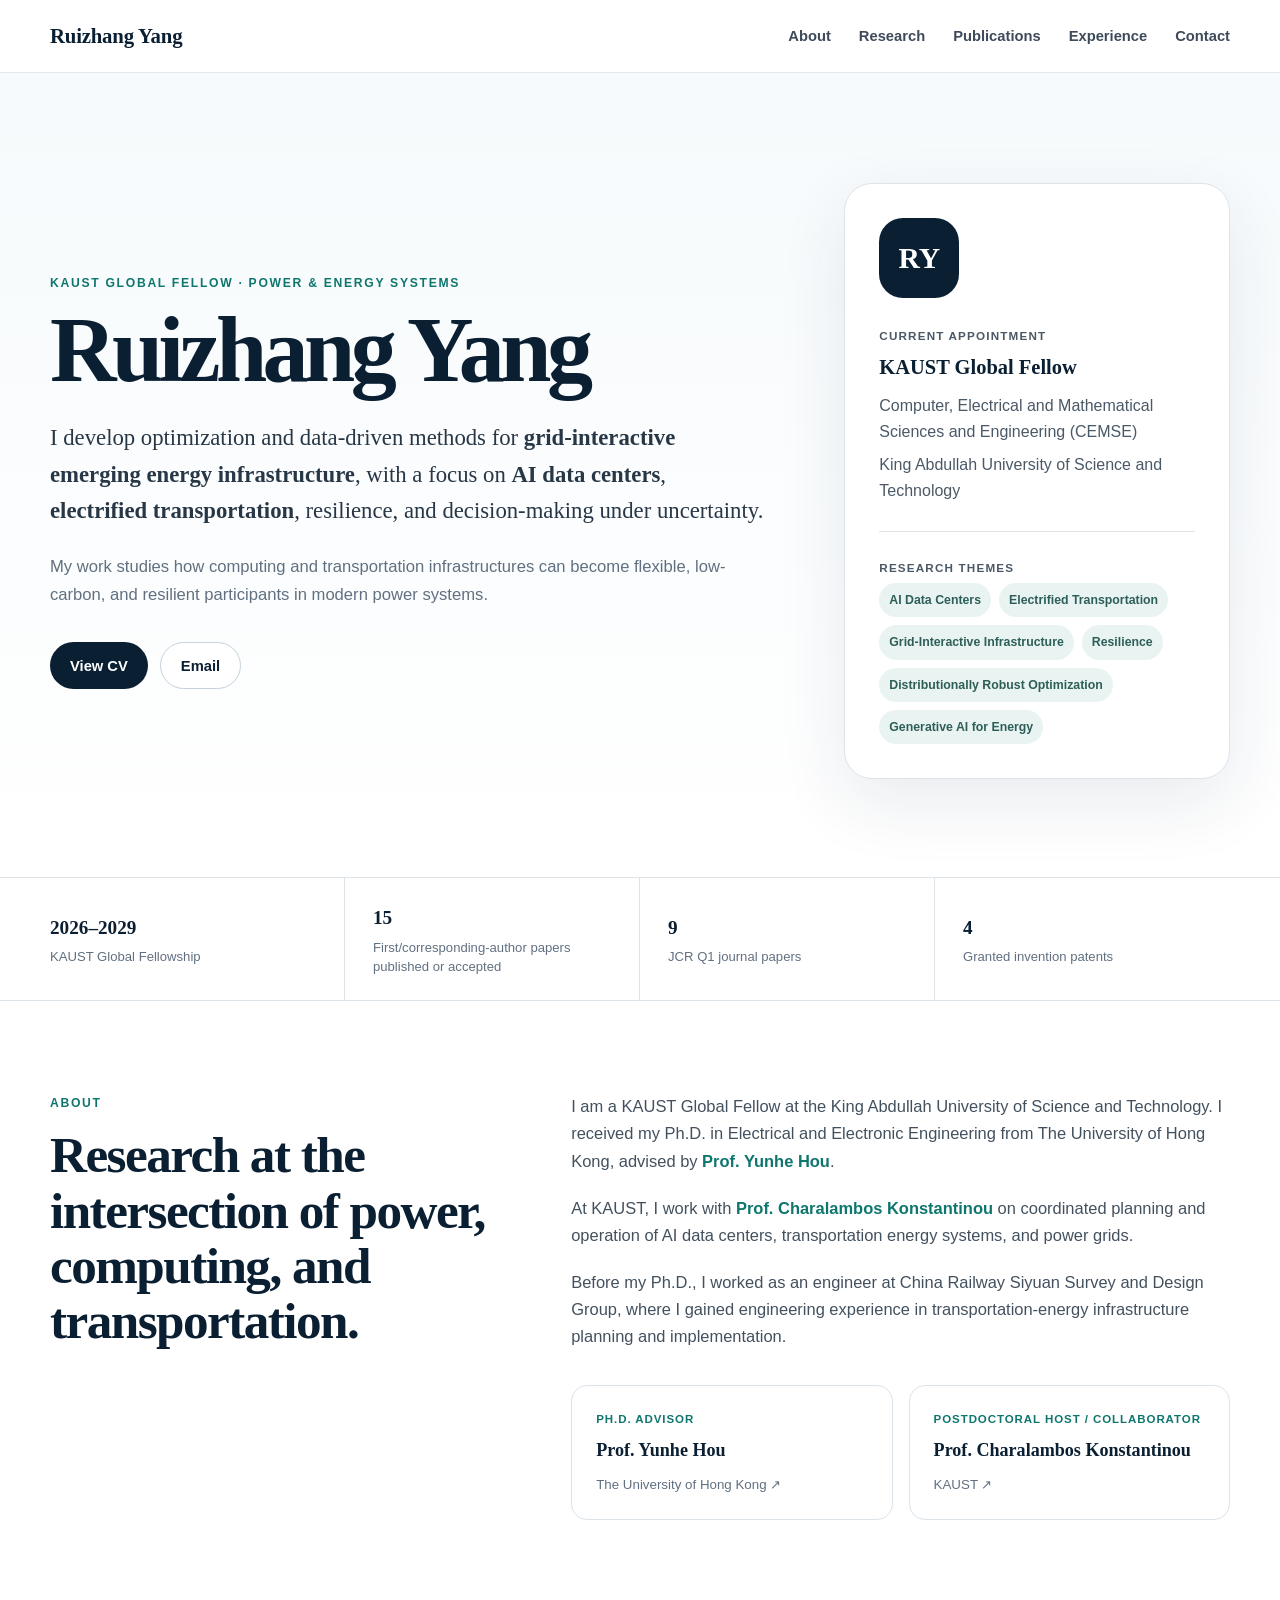
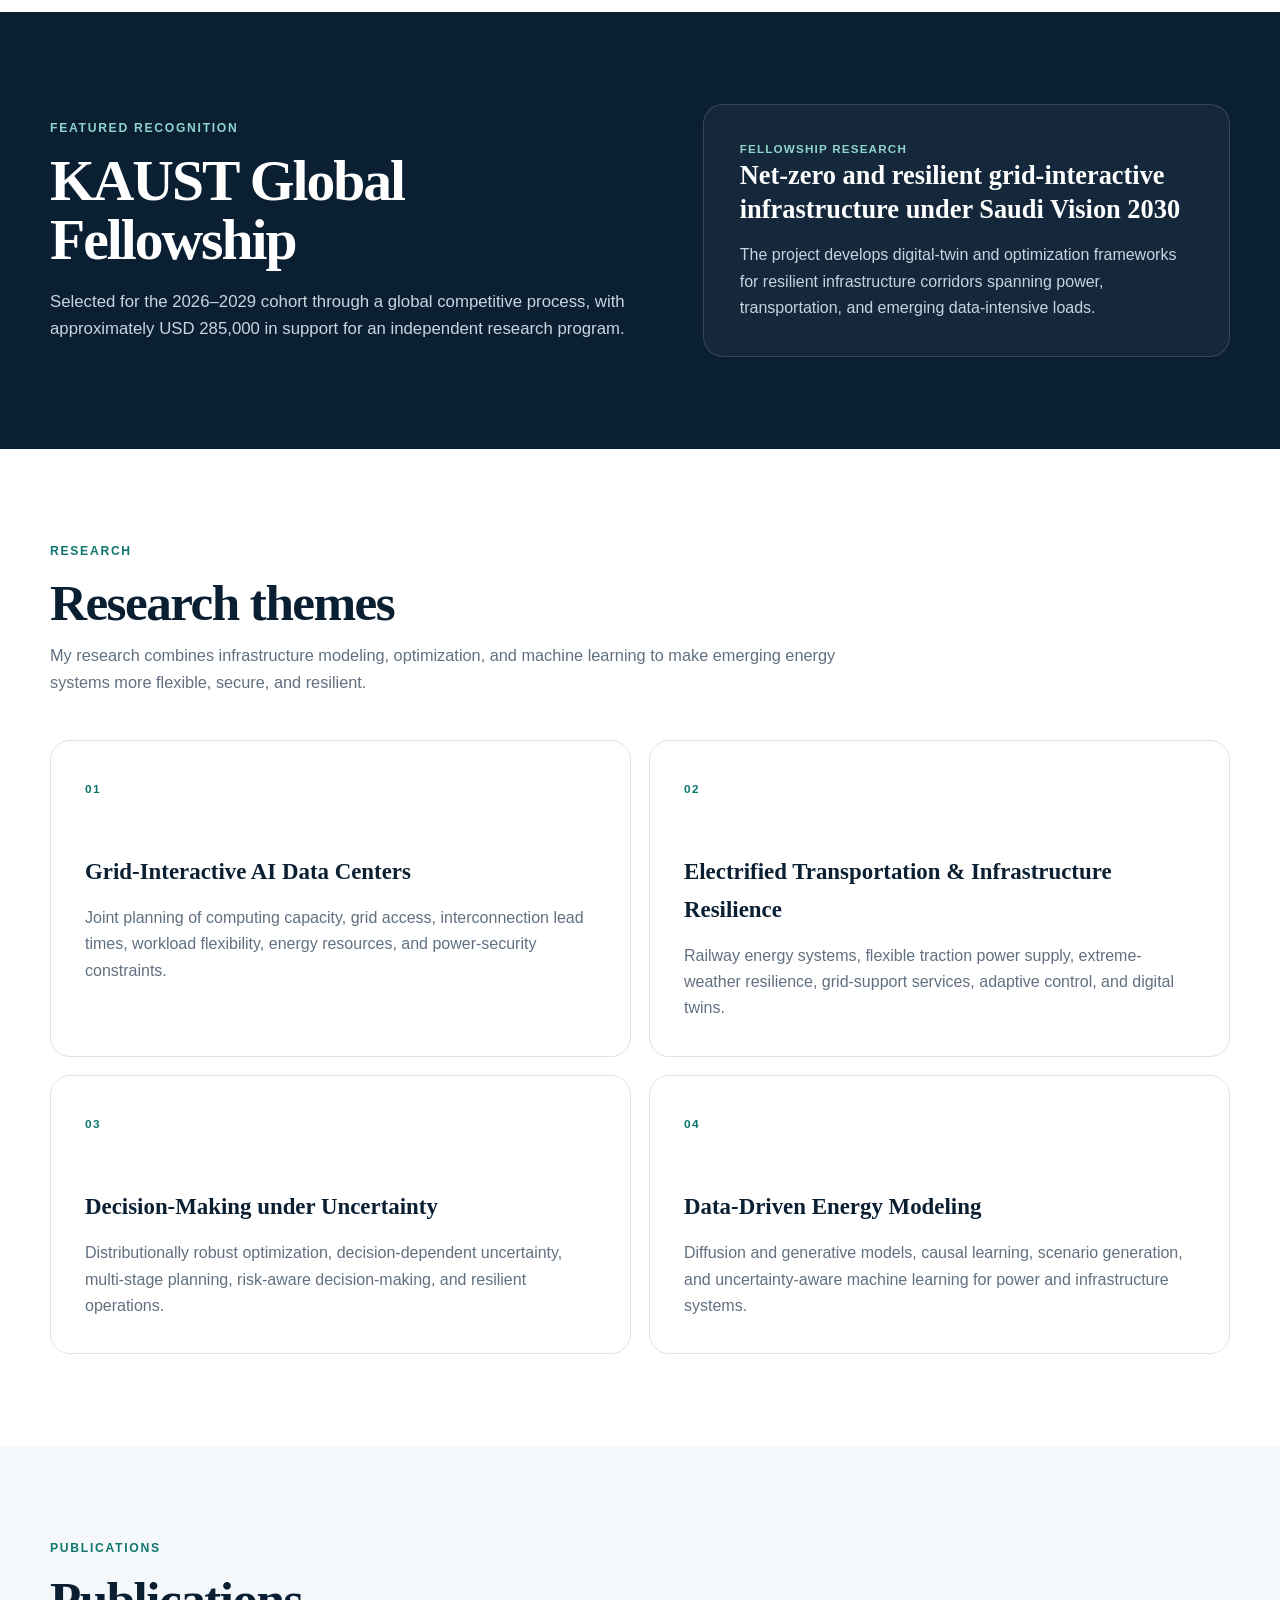
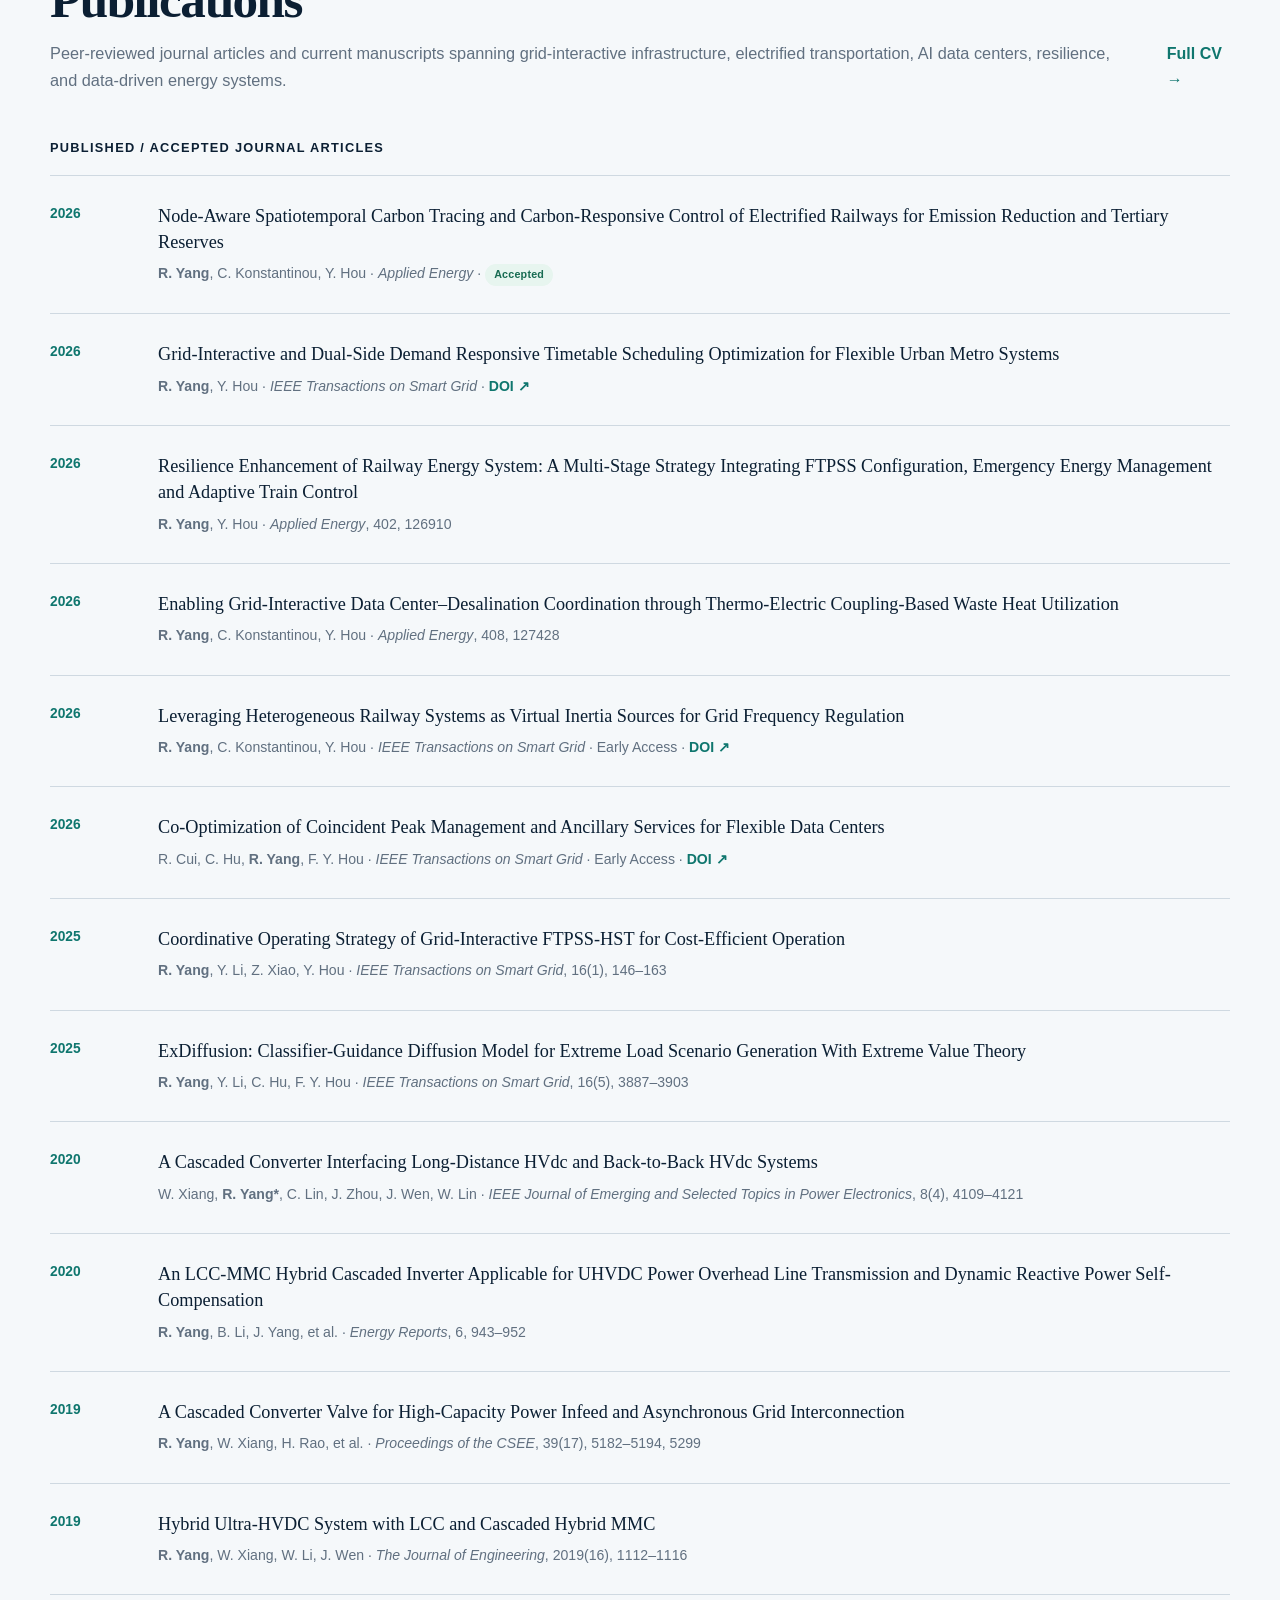
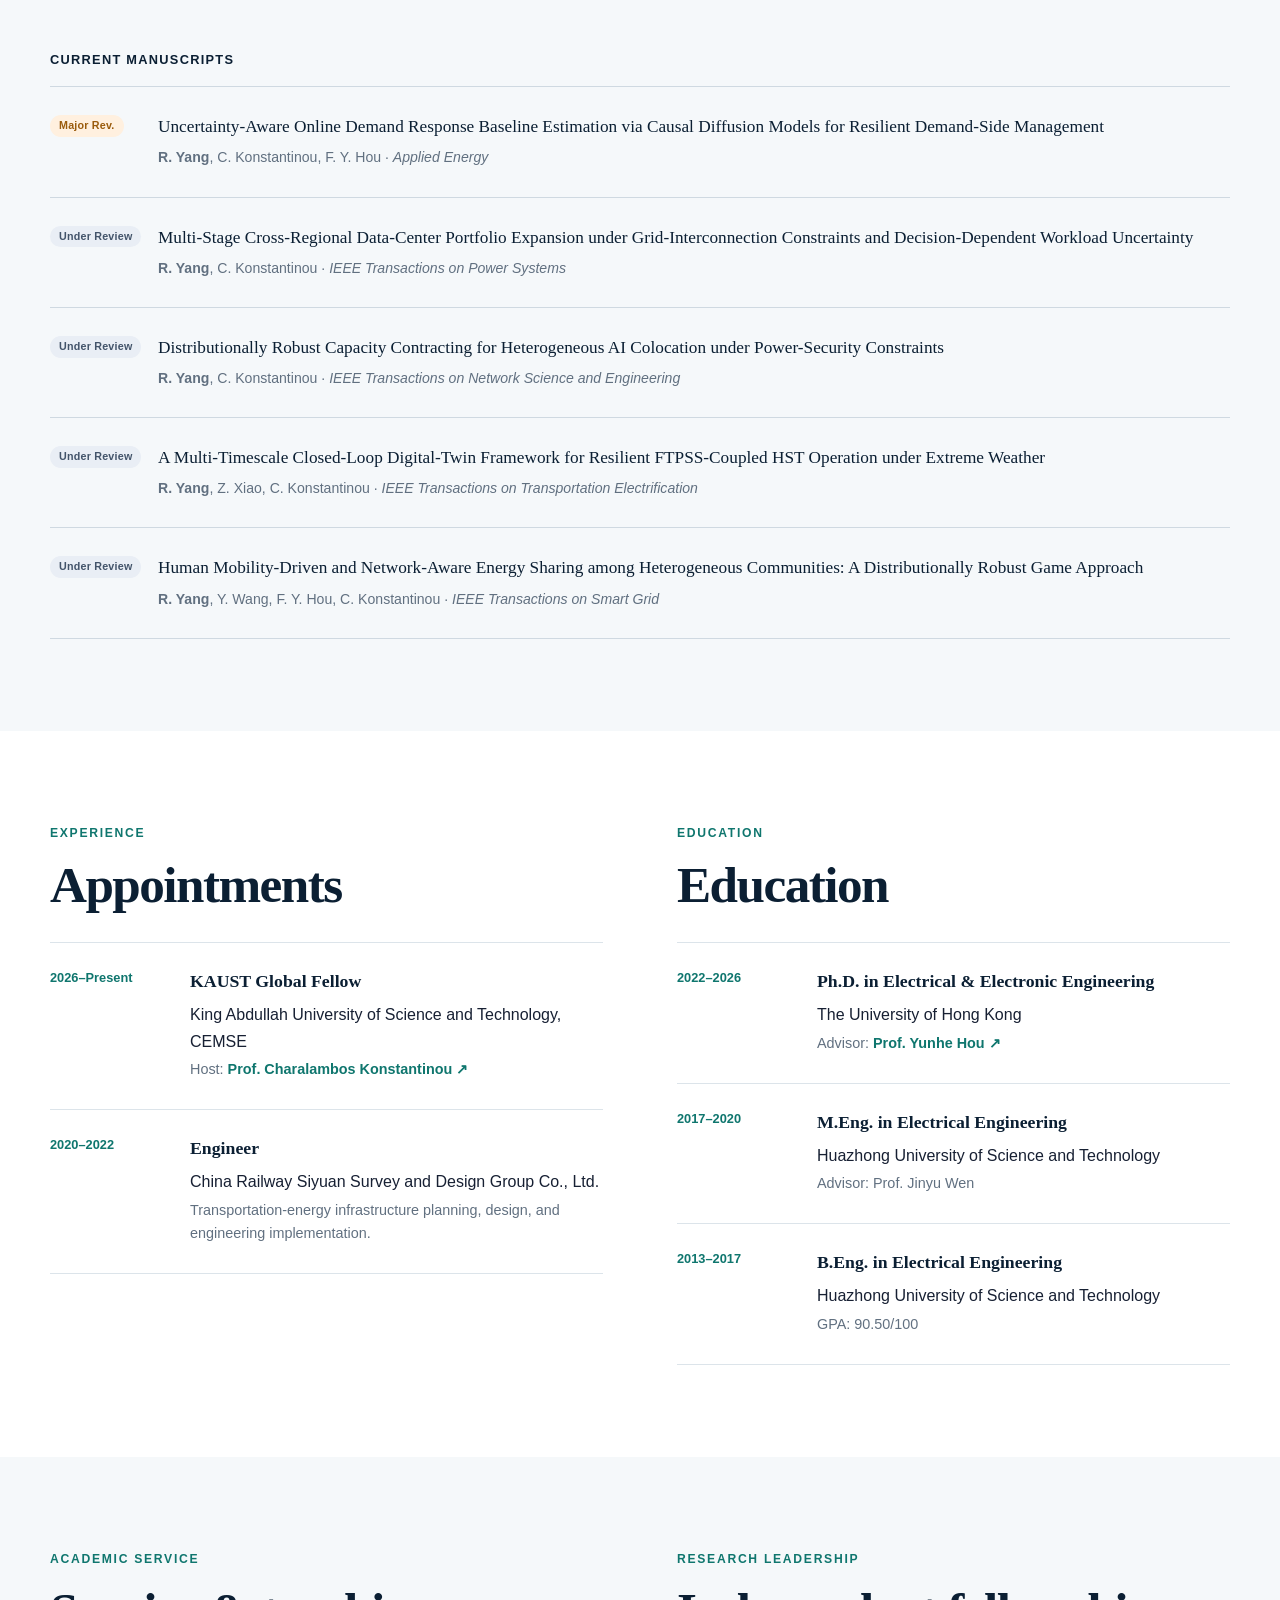
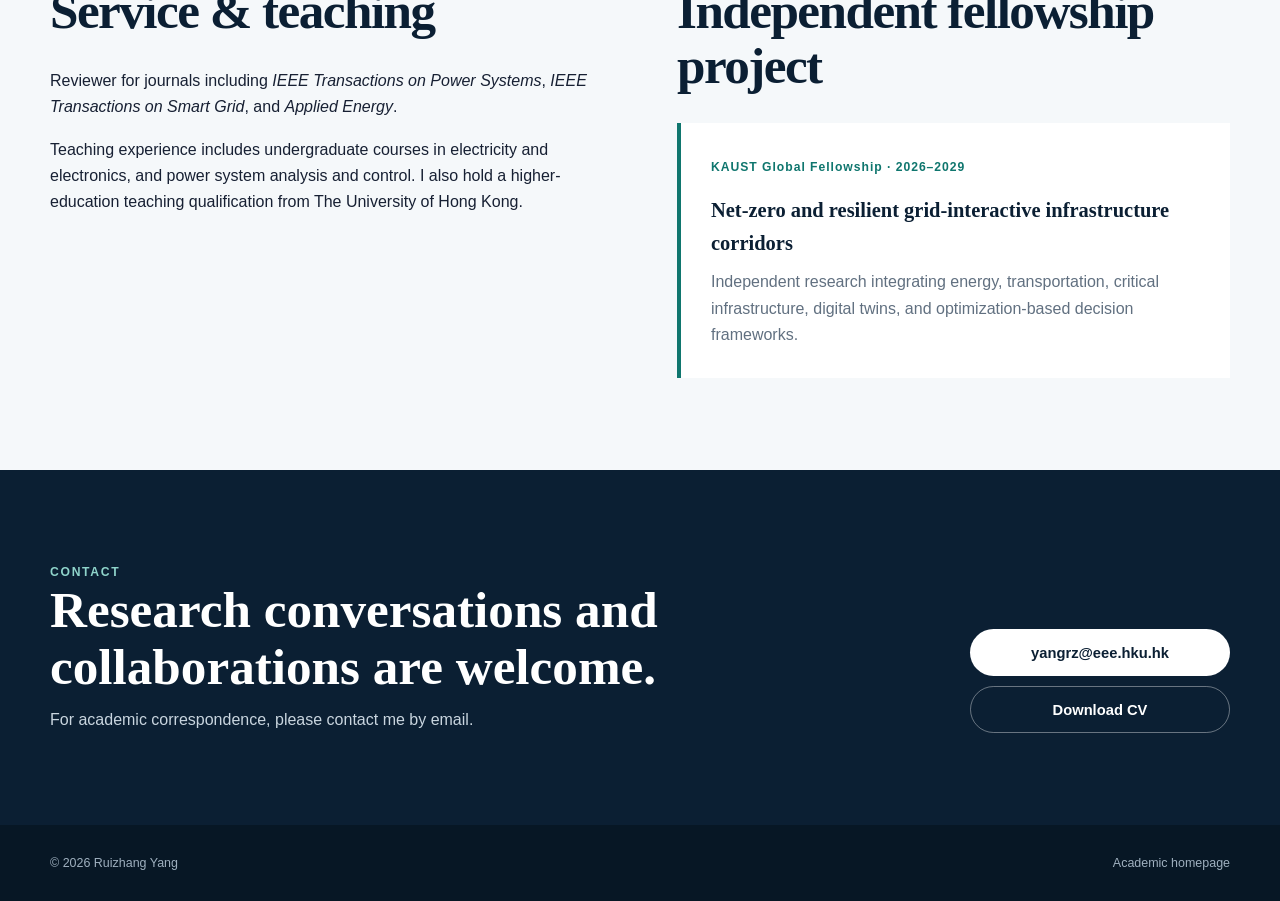
==== commit d206c1df: "Add files via upload" ====
--- a/index.html
+++ b/index.html
@@ -150,18 +150,19 @@
         <div class="section-heading heading-row">
           <div>
             <p class="eyebrow">Publications</p>
-            <h2>Selected publications</h2>
-            <p>Recent work in grid-interactive infrastructure, electrified transportation, resilience, and data-driven energy systems.</p>
-          </div>
-          <a class="text-link" href="assets/Ruizhang_Yang_CV.pdf" target="_blank" rel="noopener">Full publication list →</a>
-        </div>
-
+            <h2>Publications</h2>
+            <p>Peer-reviewed journal articles and current manuscripts spanning grid-interactive infrastructure, electrified transportation, AI data centers, resilience, and data-driven energy systems.</p>
+          </div>
+          <a class="text-link" href="assets/Ruizhang_Yang_CV.pdf" target="_blank" rel="noopener">Full CV →</a>
+        </div>
+
+        <div class="pub-subheading">Published / Accepted Journal Articles</div>
         <ol class="publication-list">
           <li>
             <div class="pub-year">2026</div>
             <div>
               <p class="pub-title">Node-Aware Spatiotemporal Carbon Tracing and Carbon-Responsive Control of Electrified Railways for Emission Reduction and Tertiary Reserves</p>
-              <p class="pub-meta"><strong>R. Yang</strong>, C. Konstantinou, Y. Hou · <em>Applied Energy</em> · Accepted</p>
+              <p class="pub-meta"><strong>R. Yang</strong>, C. Konstantinou, Y. Hou · <em>Applied Energy</em> · <span class="pub-status accepted">Accepted</span></p>
             </div>
           </li>
           <li>
@@ -174,6 +175,13 @@
           <li>
             <div class="pub-year">2026</div>
             <div>
+              <p class="pub-title">Resilience Enhancement of Railway Energy System: A Multi-Stage Strategy Integrating FTPSS Configuration, Emergency Energy Management and Adaptive Train Control</p>
+              <p class="pub-meta"><strong>R. Yang</strong>, Y. Hou · <em>Applied Energy</em>, 402, 126910</p>
+            </div>
+          </li>
+          <li>
+            <div class="pub-year">2026</div>
+            <div>
               <p class="pub-title">Enabling Grid-Interactive Data Center–Desalination Coordination through Thermo-Electric Coupling-Based Waste Heat Utilization</p>
               <p class="pub-meta"><strong>R. Yang</strong>, C. Konstantinou, Y. Hou · <em>Applied Energy</em>, 408, 127428</p>
             </div>
@@ -182,14 +190,21 @@
             <div class="pub-year">2026</div>
             <div>
               <p class="pub-title">Leveraging Heterogeneous Railway Systems as Virtual Inertia Sources for Grid Frequency Regulation</p>
-              <p class="pub-meta"><strong>R. Yang</strong>, C. Konstantinou, Y. Hou · <em>IEEE Transactions on Smart Grid</em> · <a href="https://doi.org/10.1109/TSG.2026.3706385" target="_blank" rel="noopener">DOI ↗</a></p>
-            </div>
-          </li>
-          <li>
-            <div class="pub-year">2026</div>
-            <div>
-              <p class="pub-title">Resilience Enhancement of Railway Energy System: A Multi-Stage Strategy Integrating FTPSS Configuration, Emergency Energy Management and Adaptive Train Control</p>
-              <p class="pub-meta"><strong>R. Yang</strong>, Y. Hou · <em>Applied Energy</em>, 402, 126910</p>
+              <p class="pub-meta"><strong>R. Yang</strong>, C. Konstantinou, Y. Hou · <em>IEEE Transactions on Smart Grid</em> · Early Access · <a href="https://doi.org/10.1109/TSG.2026.3706385" target="_blank" rel="noopener">DOI ↗</a></p>
+            </div>
+          </li>
+          <li>
+            <div class="pub-year">2026</div>
+            <div>
+              <p class="pub-title">Co-Optimization of Coincident Peak Management and Ancillary Services for Flexible Data Centers</p>
+              <p class="pub-meta">R. Cui, C. Hu, <strong>R. Yang</strong>, F. Y. Hou · <em>IEEE Transactions on Smart Grid</em> · Early Access · <a href="https://doi.org/10.1109/TSG.2026.3698492" target="_blank" rel="noopener">DOI ↗</a></p>
+            </div>
+          </li>
+          <li>
+            <div class="pub-year">2025</div>
+            <div>
+              <p class="pub-title">Coordinative Operating Strategy of Grid-Interactive FTPSS-HST for Cost-Efficient Operation</p>
+              <p class="pub-meta"><strong>R. Yang</strong>, Y. Li, Z. Xiao, Y. Hou · <em>IEEE Transactions on Smart Grid</em>, 16(1), 146–163</p>
             </div>
           </li>
           <li>
@@ -197,6 +212,73 @@
             <div>
               <p class="pub-title">ExDiffusion: Classifier-Guidance Diffusion Model for Extreme Load Scenario Generation With Extreme Value Theory</p>
               <p class="pub-meta"><strong>R. Yang</strong>, Y. Li, C. Hu, F. Y. Hou · <em>IEEE Transactions on Smart Grid</em>, 16(5), 3887–3903</p>
+            </div>
+          </li>
+          <li>
+            <div class="pub-year">2020</div>
+            <div>
+              <p class="pub-title">A Cascaded Converter Interfacing Long-Distance HVdc and Back-to-Back HVdc Systems</p>
+              <p class="pub-meta">W. Xiang, <strong>R. Yang*</strong>, C. Lin, J. Zhou, J. Wen, W. Lin · <em>IEEE Journal of Emerging and Selected Topics in Power Electronics</em>, 8(4), 4109–4121</p>
+            </div>
+          </li>
+          <li>
+            <div class="pub-year">2020</div>
+            <div>
+              <p class="pub-title">An LCC-MMC Hybrid Cascaded Inverter Applicable for UHVDC Power Overhead Line Transmission and Dynamic Reactive Power Self-Compensation</p>
+              <p class="pub-meta"><strong>R. Yang</strong>, B. Li, J. Yang, et al. · <em>Energy Reports</em>, 6, 943–952</p>
+            </div>
+          </li>
+          <li>
+            <div class="pub-year">2019</div>
+            <div>
+              <p class="pub-title">A Cascaded Converter Valve for High-Capacity Power Infeed and Asynchronous Grid Interconnection</p>
+              <p class="pub-meta"><strong>R. Yang</strong>, W. Xiang, H. Rao, et al. · <em>Proceedings of the CSEE</em>, 39(17), 5182–5194, 5299</p>
+            </div>
+          </li>
+          <li>
+            <div class="pub-year">2019</div>
+            <div>
+              <p class="pub-title">Hybrid Ultra-HVDC System with LCC and Cascaded Hybrid MMC</p>
+              <p class="pub-meta"><strong>R. Yang</strong>, W. Xiang, W. Li, J. Wen · <em>The Journal of Engineering</em>, 2019(16), 1112–1116</p>
+            </div>
+          </li>
+        </ol>
+
+        <div class="pub-subheading manuscript-heading">Current Manuscripts</div>
+        <ol class="publication-list manuscript-list">
+          <li>
+            <div class="pub-year"><span class="pub-status major">Major Rev.</span></div>
+            <div>
+              <p class="pub-title">Uncertainty-Aware Online Demand Response Baseline Estimation via Causal Diffusion Models for Resilient Demand-Side Management</p>
+              <p class="pub-meta"><strong>R. Yang</strong>, C. Konstantinou, F. Y. Hou · <em>Applied Energy</em></p>
+            </div>
+          </li>
+          <li>
+            <div class="pub-year"><span class="pub-status review">Under Review</span></div>
+            <div>
+              <p class="pub-title">Multi-Stage Cross-Regional Data-Center Portfolio Expansion under Grid-Interconnection Constraints and Decision-Dependent Workload Uncertainty</p>
+              <p class="pub-meta"><strong>R. Yang</strong>, C. Konstantinou · <em>IEEE Transactions on Power Systems</em></p>
+            </div>
+          </li>
+          <li>
+            <div class="pub-year"><span class="pub-status review">Under Review</span></div>
+            <div>
+              <p class="pub-title">Distributionally Robust Capacity Contracting for Heterogeneous AI Colocation under Power-Security Constraints</p>
+              <p class="pub-meta"><strong>R. Yang</strong>, C. Konstantinou · <em>IEEE Transactions on Network Science and Engineering</em></p>
+            </div>
+          </li>
+          <li>
+            <div class="pub-year"><span class="pub-status review">Under Review</span></div>
+            <div>
+              <p class="pub-title">A Multi-Timescale Closed-Loop Digital-Twin Framework for Resilient FTPSS-Coupled HST Operation under Extreme Weather</p>
+              <p class="pub-meta"><strong>R. Yang</strong>, Z. Xiao, C. Konstantinou · <em>IEEE Transactions on Transportation Electrification</em></p>
+            </div>
+          </li>
+          <li>
+            <div class="pub-year"><span class="pub-status review">Under Review</span></div>
+            <div>
+              <p class="pub-title">Human Mobility-Driven and Network-Aware Energy Sharing among Heterogeneous Communities: A Distributionally Robust Game Approach</p>
+              <p class="pub-meta"><strong>R. Yang</strong>, Y. Wang, F. Y. Hou, C. Konstantinou · <em>IEEE Transactions on Smart Grid</em></p>
             </div>
           </li>
         </ol>
--- a/styles.css
+++ b/styles.css
@@ -170,3 +170,28 @@
   .timeline article { grid-template-columns: 1fr; gap: 6px; }
   .footer-inner { flex-direction: column; align-items: flex-start; justify-content: center; padding: 20px 0; }
 }
+
+/* Publication grouping */
+.pub-subheading {
+  margin: 10px 0 16px;
+  color: var(--navy);
+  font-size: .8rem;
+  font-weight: 900;
+  letter-spacing: .1em;
+  text-transform: uppercase;
+}
+.manuscript-heading { margin-top: 54px; }
+.pub-status {
+  display: inline-block;
+  padding: 5px 9px;
+  border-radius: 999px;
+  font-size: .67rem;
+  line-height: 1.1;
+  font-weight: 850;
+  letter-spacing: .02em;
+  white-space: nowrap;
+}
+.pub-status.accepted { background: #e7f5ef; color: #176b52; }
+.pub-status.major { background: #fff0df; color: #9a5b0c; }
+.pub-status.review { background: #e9eef5; color: #43546a; }
+.manuscript-list .pub-title { font-size: 1.08rem; }
